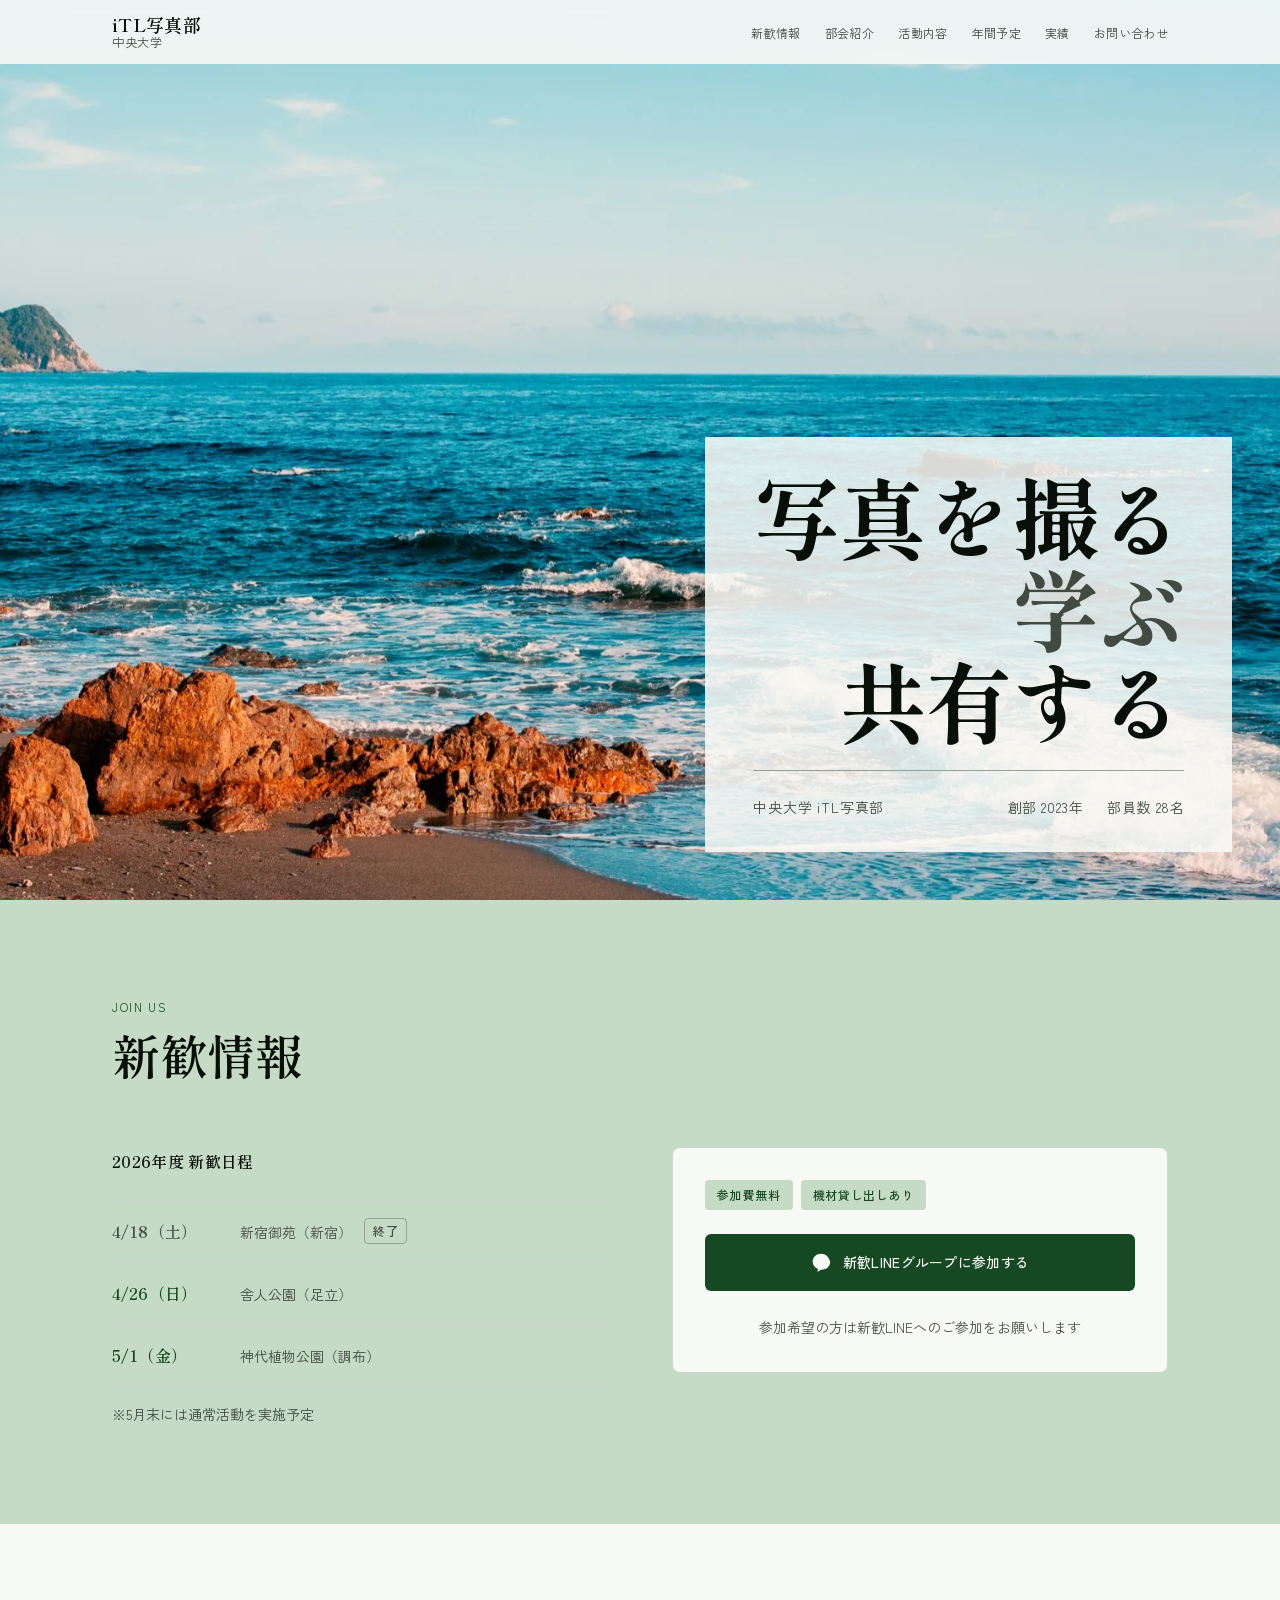
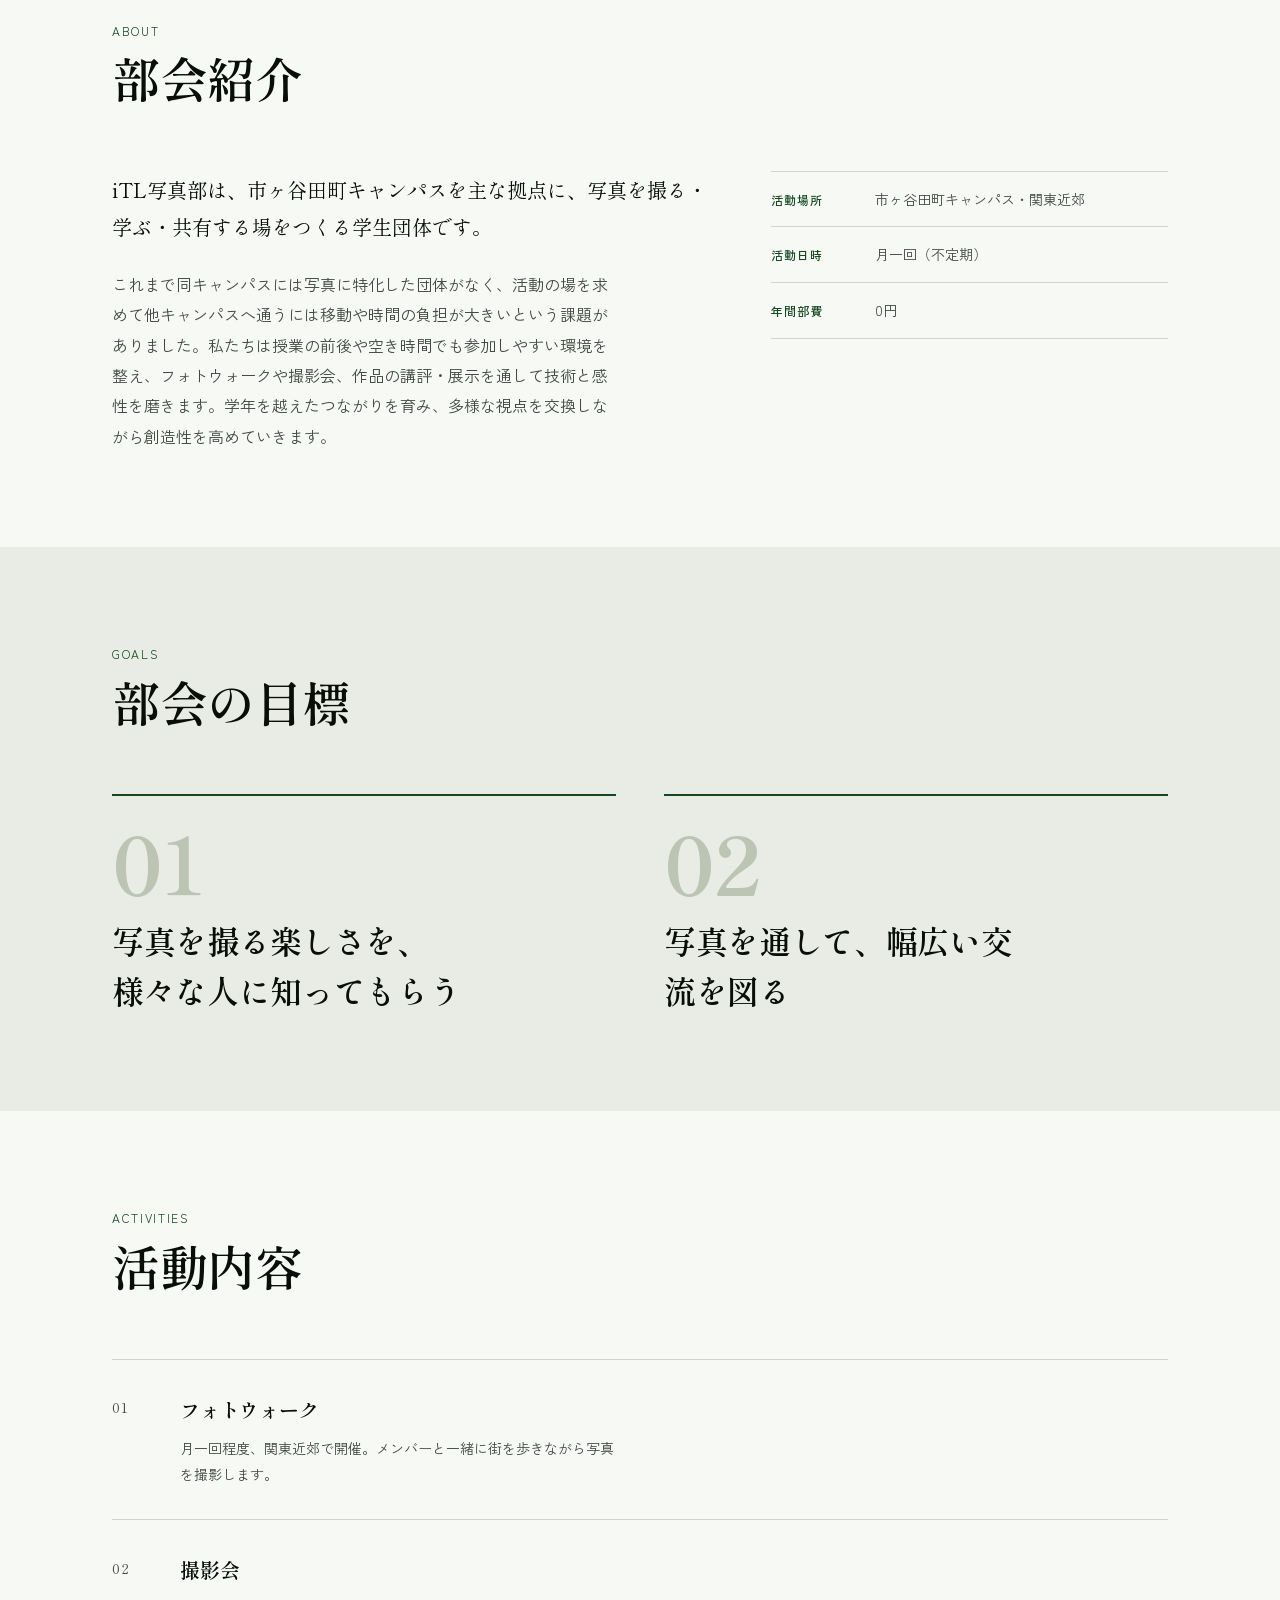
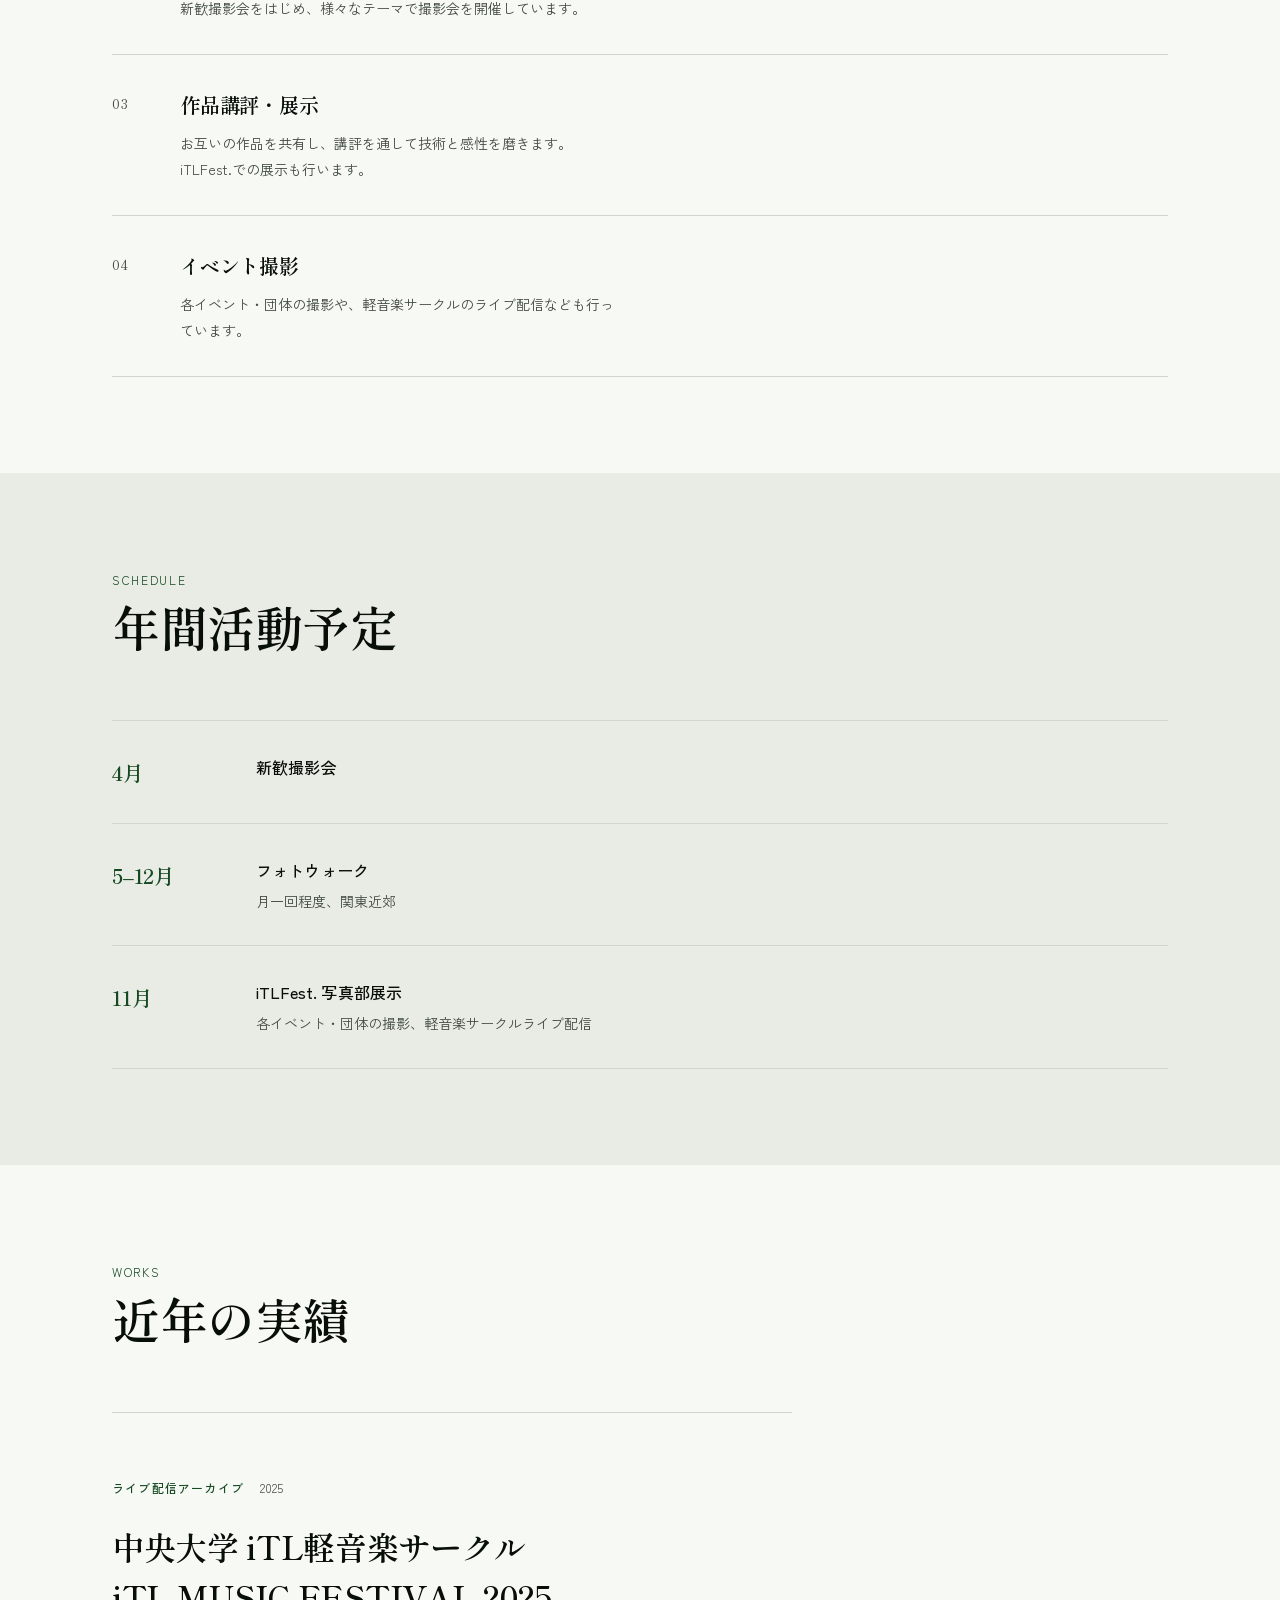
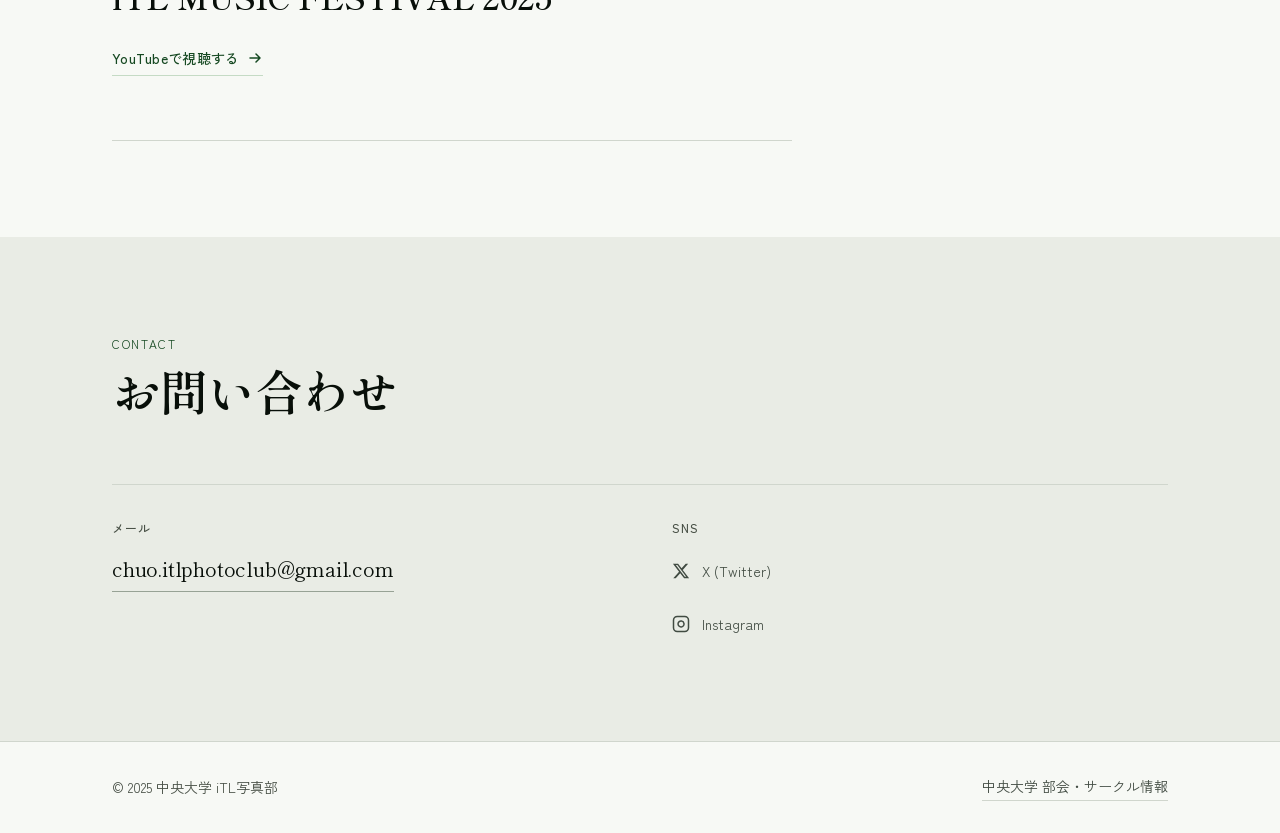
==== index.html @ 72c45666 "Mark 4/18 新宿御苑 as past event with muted text + 終了 badge" ====
<!DOCTYPE html>
<html lang="ja">
<head>
    <meta charset="UTF-8">
    <meta name="viewport" content="width=device-width, initial-scale=1.0">
    <title>iTL写真部 | 中央大学</title>
    <meta name="description" content="中央大学 iTL写真部 — 市ヶ谷田町キャンパスを拠点に、写真を撮る・学ぶ・共有する学生団体です。フォトウォーク・撮影会・作品展示など多彩な活動を行っています。">
    <link rel="stylesheet" href="styles.css">
    <link rel="preload"
          as="image"
          type="image/webp"
          imagesrcset="images/hero-480.webp 480w, images/hero-960.webp 960w, images/hero-1600.webp 1600w, images/hero-2400.webp 2400w"
          imagesizes="100vw"
          fetchpriority="high">
    <link rel="preconnect" href="https://fonts.googleapis.com">
    <link rel="preconnect" href="https://fonts.gstatic.com" crossorigin>
    <link href="https://fonts.googleapis.com/css2?family=Shippori+Mincho+B1:wght@400;600;700&family=Zen+Kaku+Gothic+New:wght@300;400;500&display=swap" rel="stylesheet">

    <!-- Open Graph / SNS -->
    <meta property="og:type" content="website">
    <meta property="og:title" content="iTL写真部 | 中央大学">
    <meta property="og:description" content="中央大学 iTL写真部 — 市ヶ谷田町キャンパスを拠点に、写真を撮る・学ぶ・共有する学生団体です。">
    <meta property="og:image" content="images/hero-1600.jpg">
    <meta property="og:locale" content="ja_JP">
    <meta name="twitter:card" content="summary_large_image">
    <meta name="twitter:title" content="iTL写真部 | 中央大学">
    <meta name="twitter:description" content="中央大学 iTL写真部 — 写真を撮る・学ぶ・共有する学生団体です。">
    <meta name="twitter:image" content="images/hero-1600.jpg">

    <meta name="color-scheme" content="light">

    <script>document.documentElement.classList.add('js');</script>
</head>
<body>

    <a class="skip-link" href="#main-content">本文へスキップ</a>

    <header class="site-header" id="site-header">
        <div class="header-inner">
            <a href="/" class="site-logo" aria-label="iTL写真部 トップへ">
                <span class="logo-primary">iTL写真部</span>
                <span class="logo-sub">中央大学</span>
            </a>
            <nav class="site-nav" id="site-nav" aria-label="サイトナビゲーション">
                <ul class="nav-list" role="list">
                    <li><a href="#welcome">新歓情報</a></li>
                    <li><a href="#about">部会紹介</a></li>
                    <li><a href="#activities">活動内容</a></li>
                    <li><a href="#schedule">年間予定</a></li>
                    <li><a href="#achievements">実績</a></li>
                    <li><a href="#contact">お問い合わせ</a></li>
                </ul>
            </nav>
            <button class="menu-toggle" id="menu-toggle"
                    aria-controls="site-nav"
                    aria-expanded="false"
                    aria-label="メニューを開く">
                <span class="burger-line"></span>
                <span class="burger-line"></span>
                <span class="burger-line"></span>
            </button>
        </div>
    </header>

    <main id="main-content">

        <!-- Hero -->
        <section class="hero" aria-labelledby="hero-heading">
            <figure class="hero-figure">
                <picture>
                    <source type="image/webp"
                            srcset="images/hero-480.webp 480w, images/hero-960.webp 960w, images/hero-1600.webp 1600w, images/hero-2400.webp 2400w"
                            sizes="100vw">
                    <img src="images/hero-1600.jpg"
                         srcset="images/hero-480.jpg 480w, images/hero-960.jpg 960w, images/hero-1600.jpg 1600w, images/hero-2400.jpg 2400w"
                         sizes="100vw"
                         alt="夕暮れの海辺。青い海に波が立ち、柔らかな光が岩場を照らしている。"
                         width="4253"
                         height="2835"
                         fetchpriority="high"
                         decoding="async">
                </picture>
            </figure>
            <div class="hero-inner">
                <div class="hero-plate">
                    <h1 class="hero-title" id="hero-heading">
                        <span class="hero-title-line" data-stagger="0">写真を撮る</span>
                        <span class="hero-title-line" data-stagger="1">学ぶ</span>
                        <span class="hero-title-line" data-stagger="2">共有する</span>
                    </h1>
                    <div class="hero-meta">
                        <span class="hero-meta-club">中央大学 iTL写真部</span>
                        <div class="hero-meta-stats">
                            <span>創部 2023年</span>
                            <span>部員数 28名</span>
                        </div>
                    </div>
                </div>
            </div>
        </section>

        <!-- 新歓情報 -->
        <section id="welcome" class="section section--welcome" aria-labelledby="welcome-heading">
            <div class="container">
                <div class="section-header">
                    <span class="section-label" lang="en">Join Us</span>
                    <h2 class="section-title" id="welcome-heading">新歓情報</h2>
                </div>
                <div class="welcome-grid">
                    <div class="welcome-schedule reveal-item">
                        <h3 class="welcome-subtitle">2026年度 新歓日程</h3>
                        <ul class="welcome-dates" role="list">
                            <li class="welcome-date-item is-past">
                                <span class="welcome-date">4/18（土）</span>
                                <span class="welcome-venue">
                                    新宿御苑（新宿）<span class="welcome-status">終了</span>
                                </span>
                            </li>
                            <li class="welcome-date-item">
                                <span class="welcome-date">4/26（日）</span>
                                <span class="welcome-venue">舎人公園（足立）</span>
                            </li>
                            <li class="welcome-date-item">
                                <span class="welcome-date">5/1（金）</span>
                                <span class="welcome-venue">神代植物公園（調布）</span>
                            </li>
                        </ul>
                        <p class="welcome-note">※5月末には通常活動を実施予定</p>
                    </div>
                    <div class="welcome-cta reveal-item">
                        <div class="welcome-perks">
                            <span class="welcome-perk">参加費無料</span>
                            <span class="welcome-perk">機材貸し出しあり</span>
                        </div>
                        <a href="https://line.me/ti/g/z6xrmbPjcY"
                           target="_blank"
                           rel="noopener noreferrer"
                           class="line-btn"
                           aria-label="新歓LINEグループに参加する（外部リンク）">
                            <svg width="20" height="20" viewBox="0 0 24 24" fill="currentColor" aria-hidden="true">
                                <path d="M12 2C6.477 2 2 6.145 2 11.259c0 4.006 2.558 7.435 6.278 9.093-.087.78-.333 2.496-.38 2.884-.06.493.184.487.387.355.159-.104 2.528-1.73 3.553-2.432.368.051.744.078 1.162.078 5.522 0 10-4.145 10-9.259C22 6.145 17.523 2 12 2z"/>
                            </svg>
                            新歓LINEグループに参加する
                        </a>
                        <p class="welcome-cta-note">参加希望の方は新歓LINEへのご参加をお願いします</p>
                    </div>
                </div>
            </div>
        </section>

        <!-- 部会紹介 -->
        <section id="about" class="section" aria-labelledby="about-heading">
            <div class="container">
                <div class="section-header">
                    <span class="section-label" lang="en">About</span>
                    <h2 class="section-title" id="about-heading">部会紹介</h2>
                </div>
                <div class="about-grid">
                    <div class="about-text reveal-item">
                        <p class="lead">
                            iTL写真部は、市ヶ谷田町キャンパスを主な拠点に、写真を撮る・学ぶ・共有する場をつくる学生団体です。
                        </p>
                        <p>
                            これまで同キャンパスには写真に特化した団体がなく、活動の場を求めて他キャンパスへ通うには移動や時間の負担が大きいという課題がありました。私たちは授業の前後や空き時間でも参加しやすい環境を整え、フォトウォークや撮影会、作品の講評・展示を通して技術と感性を磨きます。学年を越えたつながりを育み、多様な視点を交換しながら創造性を高めていきます。
                        </p>
                    </div>
                    <div class="about-facts reveal-item">
                        <dl class="fact-list">
                            <div class="fact-item">
                                <dt>活動場所</dt>
                                <dd>市ヶ谷田町キャンパス・関東近郊</dd>
                            </div>
                            <div class="fact-item">
                                <dt>活動日時</dt>
                                <dd>月一回（不定期）</dd>
                            </div>
                            <div class="fact-item">
                                <dt>年間部費</dt>
                                <dd>0円</dd>
                            </div>
                        </dl>
                    </div>
                </div>
            </div>
        </section>

        <!-- 部会の目標 -->
        <section class="section section--alt" aria-labelledby="goals-heading">
            <div class="container">
                <div class="section-header">
                    <span class="section-label" lang="en">Goals</span>
                    <h2 class="section-title" id="goals-heading">部会の目標</h2>
                </div>
                <ol class="goals-list" role="list">
                    <li class="goal-item reveal-item">
                        <span class="goal-number" aria-hidden="true">01</span>
                        <p class="goal-text">写真を撮る楽しさを、様々な人に知ってもらう</p>
                    </li>
                    <li class="goal-item reveal-item">
                        <span class="goal-number" aria-hidden="true">02</span>
                        <p class="goal-text">写真を通して、幅広い交流を図る</p>
                    </li>
                </ol>
            </div>
        </section>

        <!-- 活動内容 -->
        <section id="activities" class="section" aria-labelledby="activities-heading">
            <div class="container">
                <div class="section-header">
                    <span class="section-label" lang="en">Activities</span>
                    <h2 class="section-title" id="activities-heading">活動内容</h2>
                </div>
                <ul class="activities-list" role="list">
                    <li class="activity-item reveal-item">
                        <span class="activity-num" aria-hidden="true">01</span>
                        <div class="activity-body">
                            <h3 class="activity-title">フォトウォーク</h3>
                            <p class="activity-desc">月一回程度、関東近郊で開催。メンバーと一緒に街を歩きながら写真を撮影します。</p>
                        </div>
                    </li>
                    <li class="activity-item reveal-item">
                        <span class="activity-num" aria-hidden="true">02</span>
                        <div class="activity-body">
                            <h3 class="activity-title">撮影会</h3>
                            <p class="activity-desc">新歓撮影会をはじめ、様々なテーマで撮影会を開催しています。</p>
                        </div>
                    </li>
                    <li class="activity-item reveal-item">
                        <span class="activity-num" aria-hidden="true">03</span>
                        <div class="activity-body">
                            <h3 class="activity-title">作品講評・展示</h3>
                            <p class="activity-desc">お互いの作品を共有し、講評を通して技術と感性を磨きます。iTLFest.での展示も行います。</p>
                        </div>
                    </li>
                    <li class="activity-item reveal-item">
                        <span class="activity-num" aria-hidden="true">04</span>
                        <div class="activity-body">
                            <h3 class="activity-title">イベント撮影</h3>
                            <p class="activity-desc">各イベント・団体の撮影や、軽音楽サークルのライブ配信なども行っています。</p>
                        </div>
                    </li>
                </ul>
            </div>
        </section>

        <!-- 年間活動予定 -->
        <section id="schedule" class="section section--alt" aria-labelledby="schedule-heading">
            <div class="container">
                <div class="section-header">
                    <span class="section-label" lang="en">Schedule</span>
                    <h2 class="section-title" id="schedule-heading">年間活動予定</h2>
                </div>
                <ol class="schedule-list" role="list">
                    <li class="schedule-item reveal-item">
                        <div class="schedule-month">4月</div>
                        <div class="schedule-body">
                            <h3 class="schedule-title">新歓撮影会</h3>
                        </div>
                    </li>
                    <li class="schedule-item reveal-item">
                        <div class="schedule-month">5–12月</div>
                        <div class="schedule-body">
                            <h3 class="schedule-title">フォトウォーク</h3>
                            <p class="schedule-desc">月一回程度、関東近郊</p>
                        </div>
                    </li>
                    <li class="schedule-item reveal-item">
                        <div class="schedule-month">11月</div>
                        <div class="schedule-body">
                            <h3 class="schedule-title">iTLFest. 写真部展示</h3>
                            <p class="schedule-desc">各イベント・団体の撮影、軽音楽サークルライブ配信</p>
                        </div>
                    </li>
                </ol>
            </div>
        </section>

        <!-- 近年の実績 -->
        <section id="achievements" class="section" aria-labelledby="achievements-heading">
            <div class="container">
                <div class="section-header">
                    <span class="section-label" lang="en">Works</span>
                    <h2 class="section-title" id="achievements-heading">近年の実績</h2>
                </div>
                <div class="achievement reveal-item">
                    <div class="achievement-meta">
                        <span class="achievement-type">ライブ配信アーカイブ</span>
                        <span class="achievement-year">2025</span>
                    </div>
                    <h3 class="achievement-title">
                        中央大学 iTL軽音楽サークル<br>
                        <span lang="en">iTL MUSIC FESTIVAL 2025</span>
                    </h3>
                    <a href="https://www.youtube.com/watch?v=erKONutoNCs&list=RDerKONutoNCs"
                       target="_blank"
                       rel="noopener noreferrer"
                       class="achievement-link">
                        YouTubeで視聴する
                        <svg width="16" height="16" viewBox="0 0 16 16" fill="none" aria-hidden="true">
                            <path d="M3 8h10M9 4l4 4-4 4" stroke="currentColor" stroke-width="1.5" stroke-linecap="round" stroke-linejoin="round"/>
                        </svg>
                    </a>
                </div>
            </div>
        </section>

        <!-- お問い合わせ -->
        <section id="contact" class="section section--alt" aria-labelledby="contact-heading">
            <div class="container">
                <div class="section-header">
                    <span class="section-label" lang="en">Contact</span>
                    <h2 class="section-title" id="contact-heading">お問い合わせ</h2>
                </div>
                <div class="contact-grid reveal-item">
                    <div class="contact-block">
                        <h3 class="contact-label">メール</h3>
                        <a href="mailto:chuo.itlphotoclub@gmail.com" class="contact-email">
                            chuo.itlphotoclub@gmail.com
                        </a>
                    </div>
                    <div class="contact-block">
                        <h3 class="contact-label">SNS</h3>
                        <ul class="social-list" role="list">
                            <li>
                                <a href="https://x.com/iTL_photoclub"
                                   target="_blank"
                                   rel="noopener noreferrer"
                                   class="social-item">
                                    <svg width="18" height="18" viewBox="0 0 24 24" fill="currentColor" aria-hidden="true">
                                        <path d="M18.244 2.25h3.308l-7.227 8.26 8.502 11.24H16.17l-5.214-6.817L4.99 21.75H1.68l7.73-8.835L1.254 2.25H8.08l4.713 6.231zm-1.161 17.52h1.833L7.084 4.126H5.117z"/>
                                    </svg>
                                    <span lang="en">X (Twitter)</span>
                                </a>
                            </li>
                            <li>
                                <a href="https://www.instagram.com/itl_photoclub"
                                   target="_blank"
                                   rel="noopener noreferrer"
                                   class="social-item">
                                    <svg width="18" height="18" viewBox="0 0 24 24" fill="none" stroke="currentColor" stroke-width="2" aria-hidden="true">
                                        <rect x="2" y="2" width="20" height="20" rx="5" ry="5"></rect>
                                        <path d="M16 11.37A4 4 0 1 1 12.63 8 4 4 0 0 1 16 11.37z"></path>
                                        <line x1="17.5" y1="6.5" x2="17.51" y2="6.5"></line>
                                    </svg>
                                    <span lang="en">Instagram</span>
                                </a>
                            </li>
                        </ul>
                    </div>
                </div>
            </div>
        </section>

    </main>

    <footer class="site-footer">
        <div class="container">
            <div class="footer-inner">
                <p class="footer-copy">&copy; 2025 中央大学 iTL写真部</p>
                <a href="https://www.chuo-u.ac.jp/activities/"
                   target="_blank"
                   rel="noopener noreferrer"
                   class="footer-link">
                    中央大学 部会・サークル情報
                </a>
            </div>
        </div>
    </footer>

    <script src="script.js" defer></script>
</body>
</html>
---- styles.css ----
/* ============================================================
   iTL写真部 — styles.css
   Design: Editorial, warm sage-neutral, photography-focused
   Fonts: Shippori Mincho B1 (display) + Zen Kaku Gothic New (body)
   ============================================================ */

/* --- Skip link --- */
.skip-link {
    position: absolute;
    inset-block-start: var(--sp-4);
    inset-inline-start: var(--sp-4);
    padding: var(--sp-2) var(--sp-4);
    background-color: var(--color-brand);
    color: var(--color-surface);
    font-size: var(--text-sm);
    font-weight: 500;
    text-decoration: none;
    border-radius: var(--radius-sm);
    z-index: 200;
    transform: translateY(-200%);
    transition: transform var(--dur-fast) ease;
}

.skip-link:focus-visible {
    transform: translateY(0);
    outline: 2px solid var(--color-surface);
    outline-offset: 2px;
}

/* --- Reset --- */
*, *::before, *::after {
    box-sizing: border-box;
    margin: 0;
    padding: 0;
}

/* --- Design Tokens --- */
:root {
    /* Colors — OKLCH, warm green-tinted neutrals */
    --color-surface:        oklch(0.98 0.006 130);
    --color-surface-alt:    oklch(0.94 0.010 125);
    --color-text:           oklch(0.16 0.018 145);
    --color-text-secondary: oklch(0.40 0.020 148);
    --color-text-muted:     oklch(0.42 0.018 140);
    --color-brand:          oklch(0.36 0.085 148);
    --color-brand-hover:    oklch(0.28 0.068 148);
    --color-brand-tint:     oklch(0.87 0.038 145);
    --color-border:         oklch(0.87 0.014 135);
    --color-border-strong:  oklch(0.70 0.022 140);

    /* Spacing — 4pt base */
    --sp-1:  0.25rem;
    --sp-2:  0.5rem;
    --sp-3:  0.75rem;
    --sp-4:  1rem;
    --sp-6:  1.5rem;
    --sp-8:  2rem;
    --sp-12: 3rem;
    --sp-16: 4rem;
    --sp-20: 5rem;
    --sp-24: 6rem;

    /* Radii */
    --radius-sm: 4px;
    --radius-md: 6px;
    --radius-lg: 8px;

    /* Typography */
    --font-display: 'Shippori Mincho B1', 'Hiragino Mincho ProN', 'Yu Mincho', serif;
    --font-body:    'Zen Kaku Gothic New', 'Hiragino Kaku Gothic ProN', 'Meiryo', sans-serif;

    /* Type scale — 5 steps, ~1.33× ratio */
    --text-xs:   0.75rem;
    --text-sm:   0.875rem;
    --text-base: 1rem;
    --text-lg:   1.25rem;
    --text-xl:   clamp(1.5rem, 3vw, 2rem);
    --text-2xl:  clamp(2rem, 4.5vw, 3rem);
    --text-hero: clamp(2.75rem, 8vw, 5.5rem);

    /* Motion */
    --ease-out-expo:  cubic-bezier(0.16, 1, 0.3, 1);
    --ease-out-quart: cubic-bezier(0.25, 1, 0.5, 1);
    --dur-fast:   150ms;
    --dur-base:   300ms;
    --dur-slow:   600ms;

    /* Layout */
    --container-max: 1120px;
    --header-h:      64px;
}

/* --- Base --- */
html {
    scroll-behavior: smooth;
    -webkit-text-size-adjust: 100%;
    color-scheme: light;
}

body {
    font-family: var(--font-body);
    font-size: var(--text-base);
    line-height: 1.8;
    color: var(--color-text);
    background-color: var(--color-surface);
}

img {
    max-width: 100%;
    height: auto;
    display: block;
}

/* --- Focus --- */
:focus-visible {
    outline: 2px solid var(--color-brand);
    outline-offset: 3px;
    border-radius: 2px;
}

/* --- Container --- */
.container {
    max-width: var(--container-max);
    margin-inline: auto;
    padding-inline: var(--sp-6);
}

@media (min-width: 768px) {
    .container { padding-inline: var(--sp-8); }
}

/* ============================================================
   Header
   ============================================================ */

.site-header {
    position: fixed;
    inset-block-start: 0;
    inset-inline: 0;
    height: var(--header-h);
    background-color: color-mix(in oklch, var(--color-surface) 90%, transparent);
    backdrop-filter: blur(16px);
    -webkit-backdrop-filter: blur(16px);
    border-bottom: 1px solid transparent;
    z-index: 100;
    transition: border-color var(--dur-base) var(--ease-out-quart);
}

.site-header.is-scrolled {
    border-bottom-color: var(--color-border);
}

.header-inner {
    max-width: var(--container-max);
    height: 100%;
    margin-inline: auto;
    padding-inline: var(--sp-6);
    display: flex;
    align-items: center;
    justify-content: space-between;
    gap: var(--sp-4);
}

@media (min-width: 768px) {
    .header-inner { padding-inline: var(--sp-8); }
}

/* Logo */
.site-logo {
    display: flex;
    flex-direction: column;
    text-decoration: none;
    line-height: 1.2;
    flex-shrink: 0;
}

.logo-primary {
    font-family: var(--font-display);
    font-size: 1.125rem;
    font-weight: 600;
    color: var(--color-text);
    letter-spacing: 0.02em;
}

.logo-sub {
    font-size: var(--text-xs);
    color: var(--color-text-secondary);
    letter-spacing: 0.06em;
}

/* Desktop nav */
.site-nav .nav-list {
    display: none;
    list-style: none;
    gap: var(--sp-6);
}

@media (min-width: 768px) {
    .site-nav .nav-list {
        display: flex;
        align-items: center;
    }
}

.nav-list a {
    font-size: var(--text-xs);
    font-weight: 400;
    color: var(--color-text-secondary);
    text-decoration: none;
    letter-spacing: 0.03em;
    padding-block: var(--sp-2);
    transition: color var(--dur-fast) ease;
}

.nav-list a:hover { color: var(--color-brand); }

/* Hamburger button */
.menu-toggle {
    display: flex;
    flex-direction: column;
    justify-content: center;
    align-items: center;
    gap: var(--sp-1);
    width: 44px;
    height: 44px;
    background: none;
    border: none;
    cursor: pointer;
    padding: var(--sp-2);
    border-radius: var(--radius-sm);
    transition: background-color var(--dur-fast) ease;
}

.menu-toggle:hover { background-color: var(--color-surface-alt); }

@media (min-width: 768px) {
    .menu-toggle { display: none; }
}

.burger-line {
    display: block;
    width: 20px;
    height: 1.5px;
    background-color: var(--color-text);
    border-radius: 2px;
    transition: transform var(--dur-base) var(--ease-out-expo),
                opacity var(--dur-base) ease;
    transform-origin: center;
}

.menu-toggle[aria-expanded="true"] .burger-line:nth-child(1) {
    transform: translateY(6.5px) rotate(45deg);
}
.menu-toggle[aria-expanded="true"] .burger-line:nth-child(2) {
    opacity: 0;
    transform: scaleX(0);
}
.menu-toggle[aria-expanded="true"] .burger-line:nth-child(3) {
    transform: translateY(-6.5px) rotate(-45deg);
}

/* Mobile nav — grid-template-rows animation (no height: auto) */
@media (max-width: 767px) {
    .site-nav {
        position: fixed;
        inset-block-start: var(--header-h);
        inset-inline: 0;
        background-color: var(--color-surface);
        border-bottom: 1px solid transparent;
        display: grid;
        grid-template-rows: 0fr;
        transition: grid-template-rows var(--dur-slow) var(--ease-out-expo),
                    border-color var(--dur-base) ease;
        z-index: 99;
    }

    .site-nav.is-open {
        grid-template-rows: 1fr;
        border-bottom-color: var(--color-border);
    }

    .site-nav .nav-list {
        display: flex;
        flex-direction: column;
        gap: 0;
        overflow: hidden;
        min-height: 0;
        padding-inline: var(--sp-6);
    }

    .site-nav.is-open .nav-list {
        padding-block: var(--sp-4);
    }

    .nav-list a {
        display: block;
        padding-block: var(--sp-3);
        font-size: var(--text-base);
        border-bottom: 1px solid var(--color-border);
    }

    .nav-list li:last-child a { border-bottom: none; }
}

/* ============================================================
   Hero — photograph with typographic overlay
   ============================================================ */

.hero {
    position: relative;
    min-height: 100svh;
    overflow: hidden;
    background-color: var(--color-surface-alt);
    isolation: isolate;
}

/* Photograph — fills the entire hero */
.hero-figure {
    position: absolute;
    inset: 0;
    margin: 0;
    z-index: 0;
    background-color: var(--color-border);
}

.hero-figure img {
    width: 100%;
    height: 100%;
    object-fit: cover;
    object-position: center 58%;
    display: block;
}

.js .hero-figure img {
    opacity: 0;
    transition: opacity var(--dur-slow) ease;
}

.js .hero-figure img.is-loaded {
    opacity: 1;
}

/* Positioning layer */
.hero-inner {
    position: relative;
    z-index: 1;
    min-height: 100svh;
    display: grid;
    justify-items: end;
    align-content: end;
    padding: var(--sp-6);
    padding-block-start: calc(var(--header-h) + var(--sp-6));
}

@media (min-width: 768px) {
    .hero-inner {
        padding: var(--sp-12);
        padding-block-start: calc(var(--header-h) + var(--sp-12));
    }
}

/* 座布団 — typographic plate */
.hero-plate {
    background-color: color-mix(in oklch, var(--color-surface) 88%, transparent);
    padding: var(--sp-5) var(--sp-6);
    max-width: min(100%, 540px);
    display: flex;
    flex-direction: column;
    gap: var(--sp-5);
}

@media (min-width: 480px) {
    .hero-plate {
        padding: var(--sp-6) var(--sp-8);
        gap: var(--sp-6);
    }
}

@media (min-width: 768px) {
    .hero-plate {
        padding: var(--sp-8) var(--sp-12);
        max-width: min(100%, 580px);
    }
}

.hero-title {
    font-family: var(--font-display);
    font-size: var(--text-hero);
    font-weight: 700;
    line-height: 1.05;
    letter-spacing: -0.02em;
    color: var(--color-text);
    display: flex;
    flex-direction: column;
    align-items: flex-end;
    text-align: right;
    overflow: hidden;
}

.hero-title-line {
    display: block;
}

.js .hero-title-line {
    transform: translateY(110%);
    opacity: 0;
    will-change: transform, opacity;
    transition: transform var(--dur-slow) var(--ease-out-expo),
                opacity 400ms ease;
}

.js .hero-title-line.is-revealed {
    transform: translateY(0);
    opacity: 1;
}

.hero-title-line[data-stagger="1"] {
    transition-delay: 120ms;
    color: var(--color-text-secondary);
}

.hero-title-line[data-stagger="2"] {
    transition-delay: 240ms;
}

/* Meta strip */
.hero-meta {
    display: flex;
    flex-wrap: wrap;
    align-items: baseline;
    justify-content: space-between;
    gap: var(--sp-4);
    padding-block-start: var(--sp-6);
    border-top: 1px solid var(--color-border-strong);
}

.js .hero-meta {
    opacity: 0;
    transform: translateY(12px);
    will-change: transform, opacity;
    transition: opacity var(--dur-slow) ease 400ms,
                transform var(--dur-slow) var(--ease-out-quart) 400ms;
}

.js .hero-meta.is-revealed {
    opacity: 1;
    transform: translateY(0);
}

.hero-meta-club {
    font-size: var(--text-sm);
    letter-spacing: 0.06em;
    color: var(--color-text-secondary);
}

.hero-meta-stats {
    display: flex;
    gap: var(--sp-6);
    font-size: var(--text-sm);
    color: var(--color-text-secondary);
    letter-spacing: 0.04em;
}

/* ============================================================
   Sections — shared
   ============================================================ */

.section {
    padding-block: var(--sp-20);
}

@media (min-width: 768px) {
    .section { padding-block: var(--sp-24); }
}

.section--alt {
    background-color: var(--color-surface-alt);
}

/* Section header */
.section-header {
    margin-block-end: var(--sp-12);
}

@media (min-width: 768px) {
    .section-header { margin-block-end: var(--sp-16); }
}

.section-label {
    display: block;
    font-size: var(--text-xs);
    font-weight: 400;
    letter-spacing: 0.14em;
    text-transform: uppercase;
    color: var(--color-brand);
    margin-block-end: var(--sp-2);
}

.section-title {
    font-family: var(--font-display);
    font-size: var(--text-2xl);
    font-weight: 600;
    line-height: 1.2;
    letter-spacing: -0.01em;
    color: var(--color-text);
}

/* Scroll reveal */
.js .reveal-item {
    opacity: 0;
    transform: translateY(20px);
    transition: opacity var(--dur-slow) ease,
                transform var(--dur-slow) var(--ease-out-expo);
}

.js .reveal-item.is-visible {
    opacity: 1;
    transform: translateY(0);
}

/* ============================================================
   Welcome / 新歓
   ============================================================ */

.section--welcome {
    background-color: var(--color-brand-tint);
}

.welcome-grid {
    display: grid;
    gap: var(--sp-12);
}

@media (min-width: 768px) {
    .welcome-grid {
        grid-template-columns: 1fr 1fr;
        gap: var(--sp-16);
        align-items: start;
    }
}

.welcome-subtitle {
    font-family: var(--font-display);
    font-size: var(--text-base);
    font-weight: 600;
    color: var(--color-text);
    letter-spacing: 0.02em;
    margin-block-end: var(--sp-6);
}

.welcome-dates {
    list-style: none;
    display: flex;
    flex-direction: column;
}

.welcome-date-item {
    display: grid;
    grid-template-columns: 7em 1fr;
    gap: var(--sp-4);
    align-items: baseline;
    padding-block: var(--sp-4);
    border-top: 1px solid var(--color-border);
}

.welcome-dates li:last-of-type {
    border-bottom: 1px solid var(--color-border);
}

.welcome-date {
    font-family: var(--font-display);
    font-size: var(--text-base);
    font-weight: 600;
    color: var(--color-brand);
    letter-spacing: 0.01em;
    white-space: nowrap;
}

.welcome-venue {
    font-size: var(--text-sm);
    color: var(--color-text-secondary);
}

.welcome-date-item.is-past .welcome-date,
.welcome-date-item.is-past .welcome-venue {
    color: var(--color-text-muted);
}

.welcome-status {
    display: inline-block;
    margin-inline-start: var(--sp-3);
    padding: 0.1em var(--sp-2);
    font-size: var(--text-xs);
    font-weight: 500;
    letter-spacing: 0.06em;
    color: var(--color-text-secondary);
    border: 1px solid var(--color-border-strong);
    border-radius: var(--radius-sm);
    vertical-align: 0.15em;
    white-space: nowrap;
}

.welcome-note {
    font-size: var(--text-sm);
    color: var(--color-text-secondary);
    margin-block-start: var(--sp-4);
}

/* CTA side */
.welcome-cta {
    display: flex;
    flex-direction: column;
    gap: var(--sp-6);
    padding: var(--sp-8);
    background-color: var(--color-surface);
    border-radius: var(--radius-lg);
    border: 1px solid var(--color-border);
}

.welcome-perks {
    display: flex;
    flex-wrap: wrap;
    gap: var(--sp-2);
}

.welcome-perk {
    font-size: var(--text-xs);
    font-weight: 500;
    letter-spacing: 0.06em;
    color: var(--color-brand);
    background-color: var(--color-brand-tint);
    padding: var(--sp-1) var(--sp-3);
    border-radius: var(--radius-sm);
}

.line-btn {
    display: inline-flex;
    align-items: center;
    justify-content: center;
    gap: var(--sp-3);
    padding: var(--sp-4) var(--sp-6);
    background-color: var(--color-brand);
    color: var(--color-surface);
    font-size: var(--text-sm);
    font-weight: 500;
    text-decoration: none;
    border-radius: var(--radius-md);
    letter-spacing: 0.02em;
    transition: background-color var(--dur-fast) ease,
                transform var(--dur-fast) var(--ease-out-quart);
}

.line-btn:hover {
    background-color: var(--color-brand-hover);
    transform: translateY(-1px);
}

.line-btn:active {
    transform: translateY(0);
}

.welcome-cta-note {
    font-size: var(--text-sm);
    color: var(--color-text-muted);
    text-align: center;
}

/* ============================================================
   About
   ============================================================ */

.about-grid {
    display: grid;
    gap: var(--sp-12);
}

@media (min-width: 768px) {
    .about-grid {
        grid-template-columns: 3fr 2fr;
        gap: var(--sp-16);
        align-items: start;
    }
}

.about-text .lead {
    font-family: var(--font-display);
    font-size: var(--text-lg);
    font-weight: 400;
    line-height: 1.85;
    color: var(--color-text);
    margin-block-end: var(--sp-6);
    max-width: 62ch;
}

.about-text p:not(.lead) {
    font-size: var(--text-base);
    color: var(--color-text-secondary);
    line-height: 1.9;
    max-width: 62ch;
}

/* Fact list */
.fact-list {
    display: flex;
    flex-direction: column;
}

.fact-item {
    display: grid;
    grid-template-columns: 5.5em 1fr;
    gap: var(--sp-4);
    align-items: baseline;
    padding-block: var(--sp-4);
    border-bottom: 1px solid var(--color-border);
}

.fact-item:first-child { border-top: 1px solid var(--color-border); }

.fact-item dt {
    font-size: var(--text-xs);
    font-weight: 500;
    letter-spacing: 0.08em;
    text-transform: uppercase;
    color: var(--color-brand);
}

.fact-item dd {
    font-size: var(--text-sm);
    color: var(--color-text-secondary);
    line-height: 1.6;
}

/* ============================================================
   Goals
   ============================================================ */

.goals-list {
    list-style: none;
    display: flex;
    flex-direction: column;
    gap: var(--sp-8);
}

@media (min-width: 600px) {
    .goals-list {
        flex-direction: row;
        gap: var(--sp-12);
    }
}

.goal-item {
    flex: 1;
    display: flex;
    flex-direction: column;
    gap: var(--sp-4);
    padding-block-start: var(--sp-6);
    border-top: 2px solid var(--color-brand);
}

.goal-number {
    font-family: var(--font-display);
    font-size: clamp(3rem, 8vw, 5rem);
    font-weight: 700;
    line-height: 1;
    color: color-mix(in oklch, var(--color-brand) 22%, var(--color-surface-alt));
    letter-spacing: -0.02em;
    user-select: none;
}

.goal-text {
    font-family: var(--font-display);
    font-size: var(--text-xl);
    font-weight: 600;
    line-height: 1.55;
    color: var(--color-text);
    letter-spacing: -0.01em;
    max-width: 20ch;
}

/* ============================================================
   Activities — editorial list
   ============================================================ */

.activities-list {
    list-style: none;
}

.activity-item {
    display: grid;
    grid-template-columns: 2.5ch 1fr;
    gap: var(--sp-6);
    align-items: start;
    padding-block: var(--sp-6);
    border-top: 1px solid var(--color-border);
}

.activity-item:last-child { border-bottom: 1px solid var(--color-border); }

@media (min-width: 768px) {
    .activity-item {
        grid-template-columns: 2.5ch 1fr;
        gap: var(--sp-12);
        padding-block: var(--sp-8);
    }
}

.activity-num {
    font-family: var(--font-display);
    font-size: var(--text-sm);
    font-weight: 400;
    color: var(--color-text-muted);
    letter-spacing: 0.04em;
    padding-block-start: 0.25em;
}

.activity-title {
    font-family: var(--font-display);
    font-size: var(--text-lg);
    font-weight: 600;
    color: var(--color-text);
    margin-block-end: var(--sp-2);
    letter-spacing: -0.01em;
}

.activity-desc {
    font-size: var(--text-sm);
    color: var(--color-text-secondary);
    line-height: 1.85;
    max-width: 55ch;
}

/* ============================================================
   Schedule — typographic timeline
   ============================================================ */

.schedule-list {
    list-style: none;
}

.schedule-item {
    display: grid;
    grid-template-columns: 5.5rem 1fr;
    gap: var(--sp-6);
    align-items: start;
    padding-block: var(--sp-6);
    border-top: 1px solid var(--color-border);
}

.schedule-item:last-child { border-bottom: 1px solid var(--color-border); }

@media (min-width: 768px) {
    .schedule-item {
        grid-template-columns: 7rem 1fr;
        gap: var(--sp-8);
        padding-block: var(--sp-8);
    }
}

.schedule-month {
    font-family: var(--font-display);
    font-size: var(--text-lg);
    font-weight: 600;
    color: var(--color-brand);
    letter-spacing: -0.01em;
    padding-block-start: 0.1em;
}

.schedule-title {
    font-size: var(--text-base);
    font-weight: 500;
    color: var(--color-text);
    margin-block-end: var(--sp-1);
    letter-spacing: 0.01em;
}

.schedule-desc {
    font-size: var(--text-sm);
    color: var(--color-text-secondary);
    line-height: 1.75;
}

/* ============================================================
   Achievements
   ============================================================ */

.achievement {
    padding-block: var(--sp-12);
    border-top: 1px solid var(--color-border);
    border-bottom: 1px solid var(--color-border);
    display: flex;
    flex-direction: column;
    gap: var(--sp-4);
}

@media (min-width: 768px) {
    .achievement {
        padding-block: var(--sp-16);
        max-width: 680px;
    }
}

.achievement-meta {
    display: flex;
    gap: var(--sp-4);
    align-items: center;
}

.achievement-type {
    font-size: var(--text-xs);
    font-weight: 500;
    letter-spacing: 0.1em;
    text-transform: uppercase;
    color: var(--color-brand);
}

.achievement-year {
    font-size: var(--text-xs);
    color: var(--color-text-muted);
}

.achievement-title {
    font-family: var(--font-display);
    font-size: var(--text-xl);
    font-weight: 600;
    color: var(--color-text);
    line-height: 1.55;
    letter-spacing: -0.01em;
    margin-block: var(--sp-2);
}

.achievement-link {
    display: inline-flex;
    align-items: center;
    gap: var(--sp-2);
    font-size: var(--text-sm);
    font-weight: 500;
    color: var(--color-brand);
    text-decoration: none;
    letter-spacing: 0.02em;
    padding-block-end: var(--sp-1);
    border-bottom: 1px solid var(--color-brand-tint);
    align-self: flex-start;
    transition: color var(--dur-fast) ease,
                border-color var(--dur-fast) ease;
}

.achievement-link:hover {
    color: var(--color-brand-hover);
    border-bottom-color: var(--color-brand-hover);
}

.achievement-link svg {
    transition: transform var(--dur-base) var(--ease-out-expo);
}

.achievement-link:hover svg { transform: translateX(4px); }

/* ============================================================
   Contact
   ============================================================ */

.contact-grid {
    display: grid;
    gap: var(--sp-12);
    border-top: 1px solid var(--color-border);
    padding-block-start: var(--sp-8);
}

@media (min-width: 600px) {
    .contact-grid {
        grid-template-columns: 1fr 1fr;
        gap: var(--sp-16);
    }
}

.contact-label {
    font-size: var(--text-xs);
    font-weight: 500;
    letter-spacing: 0.1em;
    text-transform: uppercase;
    color: var(--color-text-muted);
    margin-block-end: var(--sp-3);
}

.contact-email {
    font-family: var(--font-display);
    font-size: clamp(0.95rem, 2.5vw, var(--text-lg));
    font-weight: 400;
    color: var(--color-text);
    text-decoration: none;
    letter-spacing: -0.01em;
    border-bottom: 1px solid var(--color-border-strong);
    padding-block-end: var(--sp-1);
    display: inline-block;
    max-width: 100%;
    overflow-wrap: anywhere;
    word-break: break-all;
    transition: color var(--dur-fast) ease,
                border-color var(--dur-fast) ease;
}

.contact-email:hover {
    color: var(--color-brand);
    border-bottom-color: var(--color-brand);
}

.social-list {
    list-style: none;
    display: flex;
    flex-direction: column;
    gap: var(--sp-3);
}

.social-item {
    display: inline-flex;
    align-items: center;
    gap: var(--sp-3);
    font-size: var(--text-sm);
    color: var(--color-text-secondary);
    text-decoration: none;
    padding-block: var(--sp-2);
    transition: color var(--dur-fast) ease;
}

.social-item:hover { color: var(--color-brand); }

/* ============================================================
   Footer
   ============================================================ */

.site-footer {
    border-top: 1px solid var(--color-border);
    padding-block: var(--sp-8);
    background-color: var(--color-surface);
}

.footer-inner {
    display: flex;
    flex-wrap: wrap;
    justify-content: space-between;
    align-items: center;
    gap: var(--sp-4);
}

.footer-copy {
    font-size: var(--text-sm);
    color: var(--color-text-muted);
}

.footer-link {
    font-size: var(--text-sm);
    color: var(--color-text-secondary);
    text-decoration: none;
    border-bottom: 1px solid var(--color-border);
    padding-block-end: 1px;
    transition: color var(--dur-fast) ease,
                border-color var(--dur-fast) ease;
}

.footer-link:hover {
    color: var(--color-brand);
    border-bottom-color: var(--color-brand);
}

/* ============================================================
   Reduced Motion
   ============================================================ */

@media (prefers-reduced-motion: reduce) {
    html { scroll-behavior: auto; }

    .hero-title-line,
    .hero-meta,
    .hero-figure img,
    .reveal-item {
        transition: none;
        opacity: 1;
        transform: none;
    }

    .burger-line,
    .achievement-link svg {
        transition: none;
    }
}
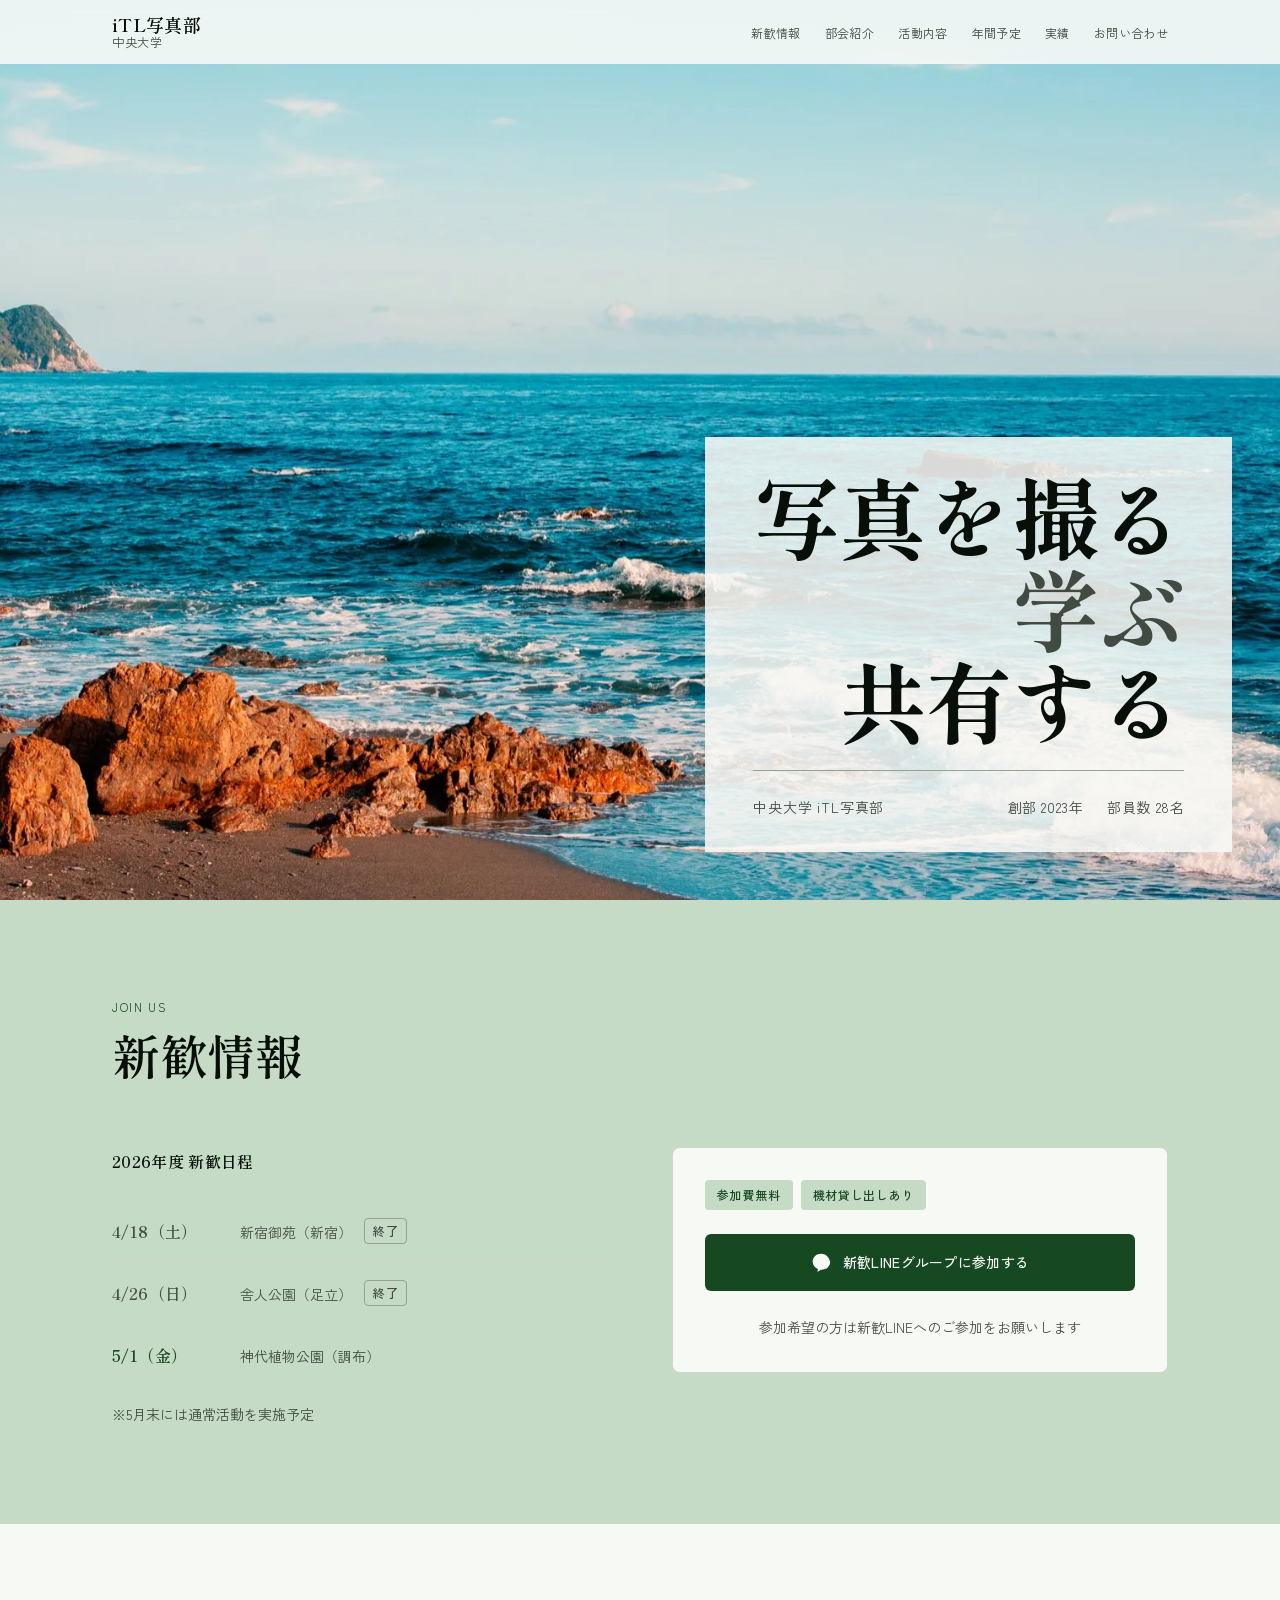
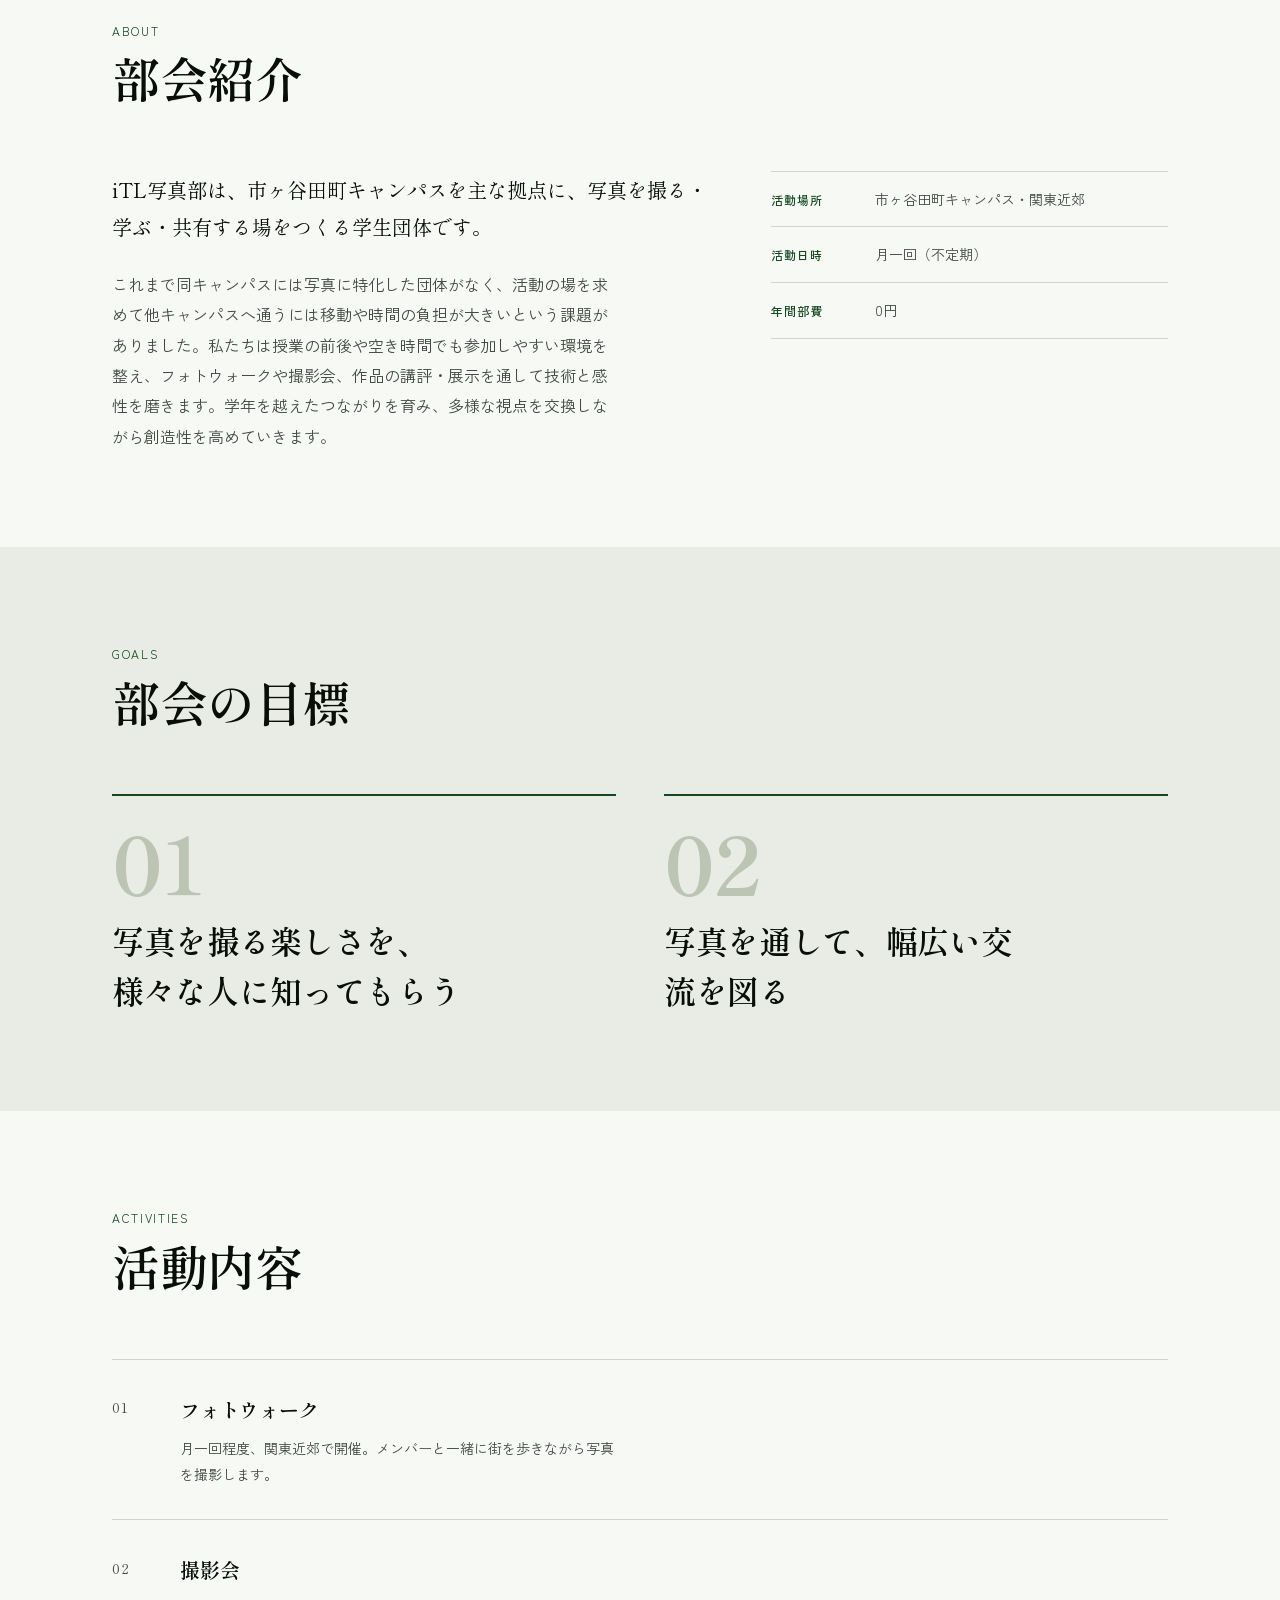
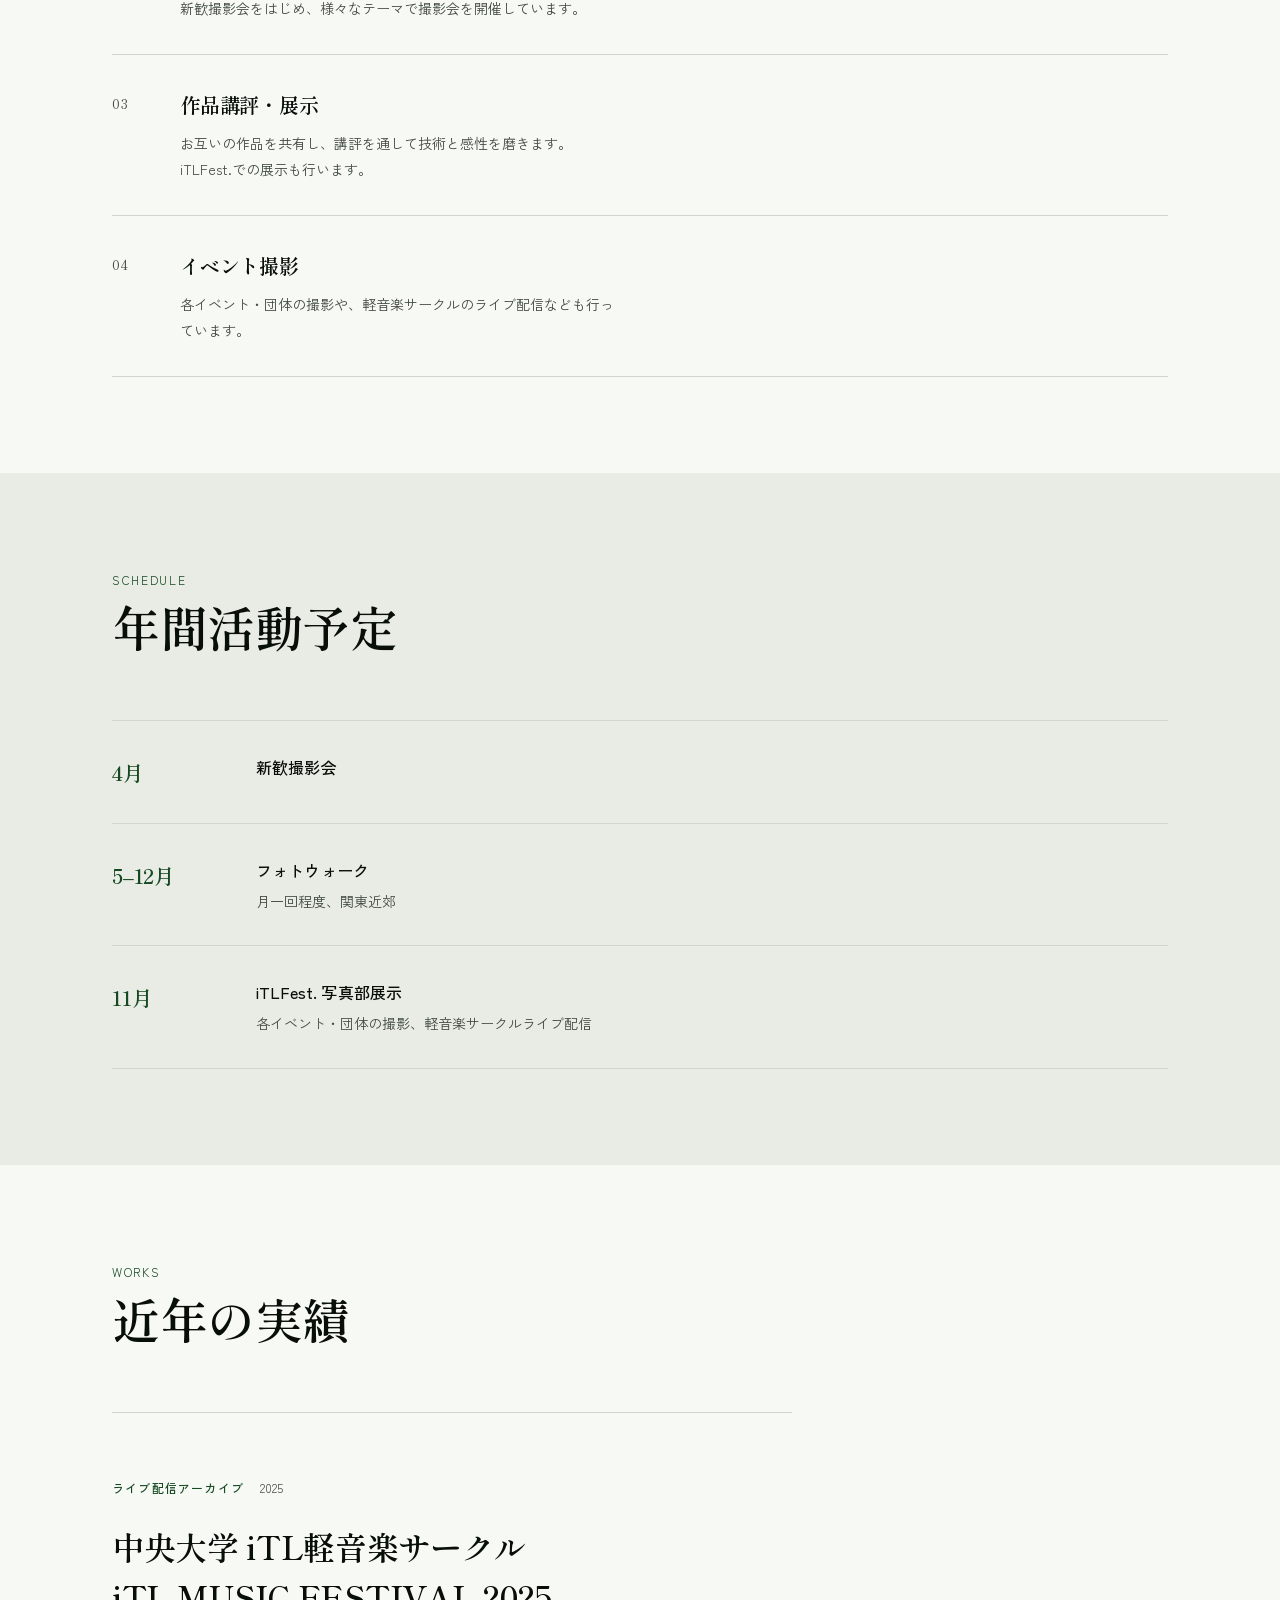
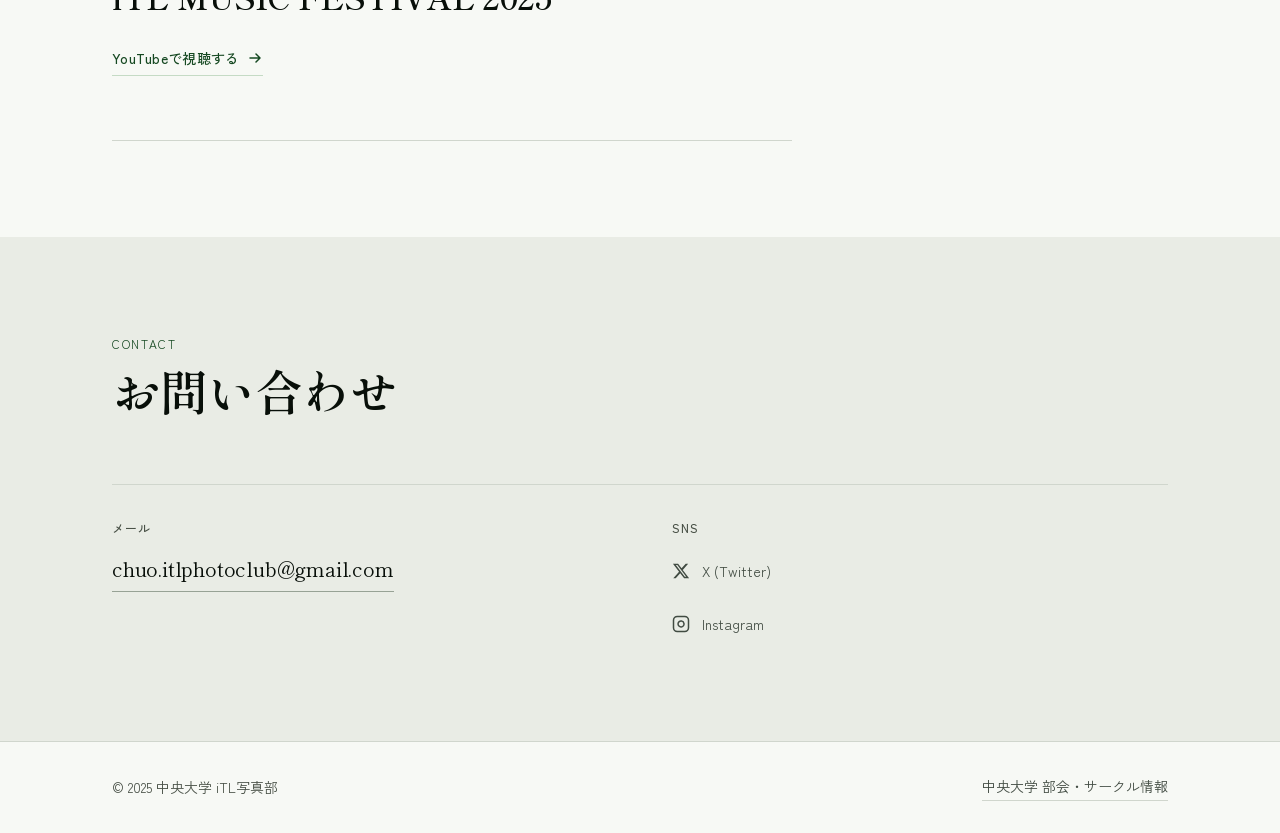
==== commit 53da9ebb: "Mark 4/26 舎人公園 as past event with muted text + 終了 badge Co-Authored-By: Claude Opus 4.7 <noreply@ant" ====
--- a/index.html
+++ b/index.html
@@ -116,9 +116,11 @@
                                     新宿御苑（新宿）<span class="welcome-status">終了</span>
                                 </span>
                             </li>
-                            <li class="welcome-date-item">
+                            <li class="welcome-date-item is-past">
                                 <span class="welcome-date">4/26（日）</span>
-                                <span class="welcome-venue">舎人公園（足立）</span>
+                                <span class="welcome-venue">
+                                    舎人公園（足立）<span class="welcome-status">終了</span>
+                                </span>
                             </li>
                             <li class="welcome-date-item">
                                 <span class="welcome-date">5/1（金）</span>
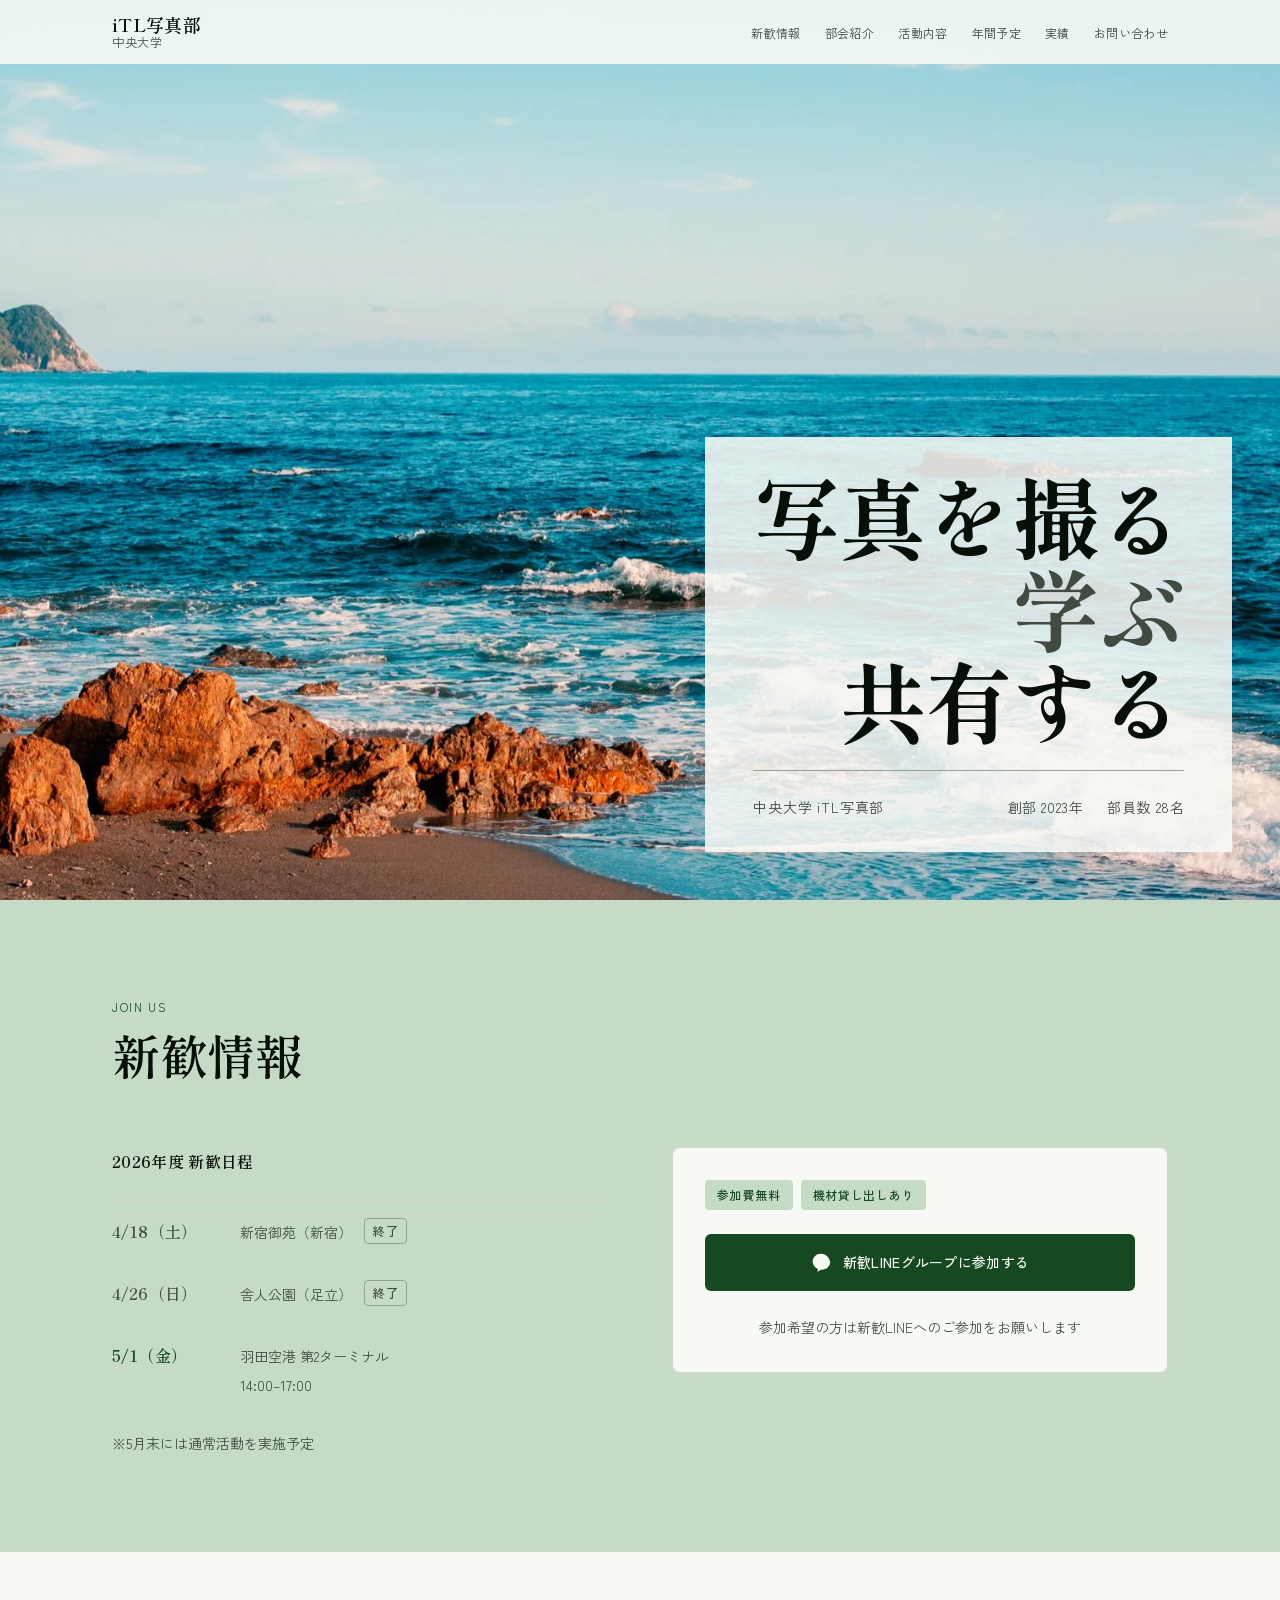
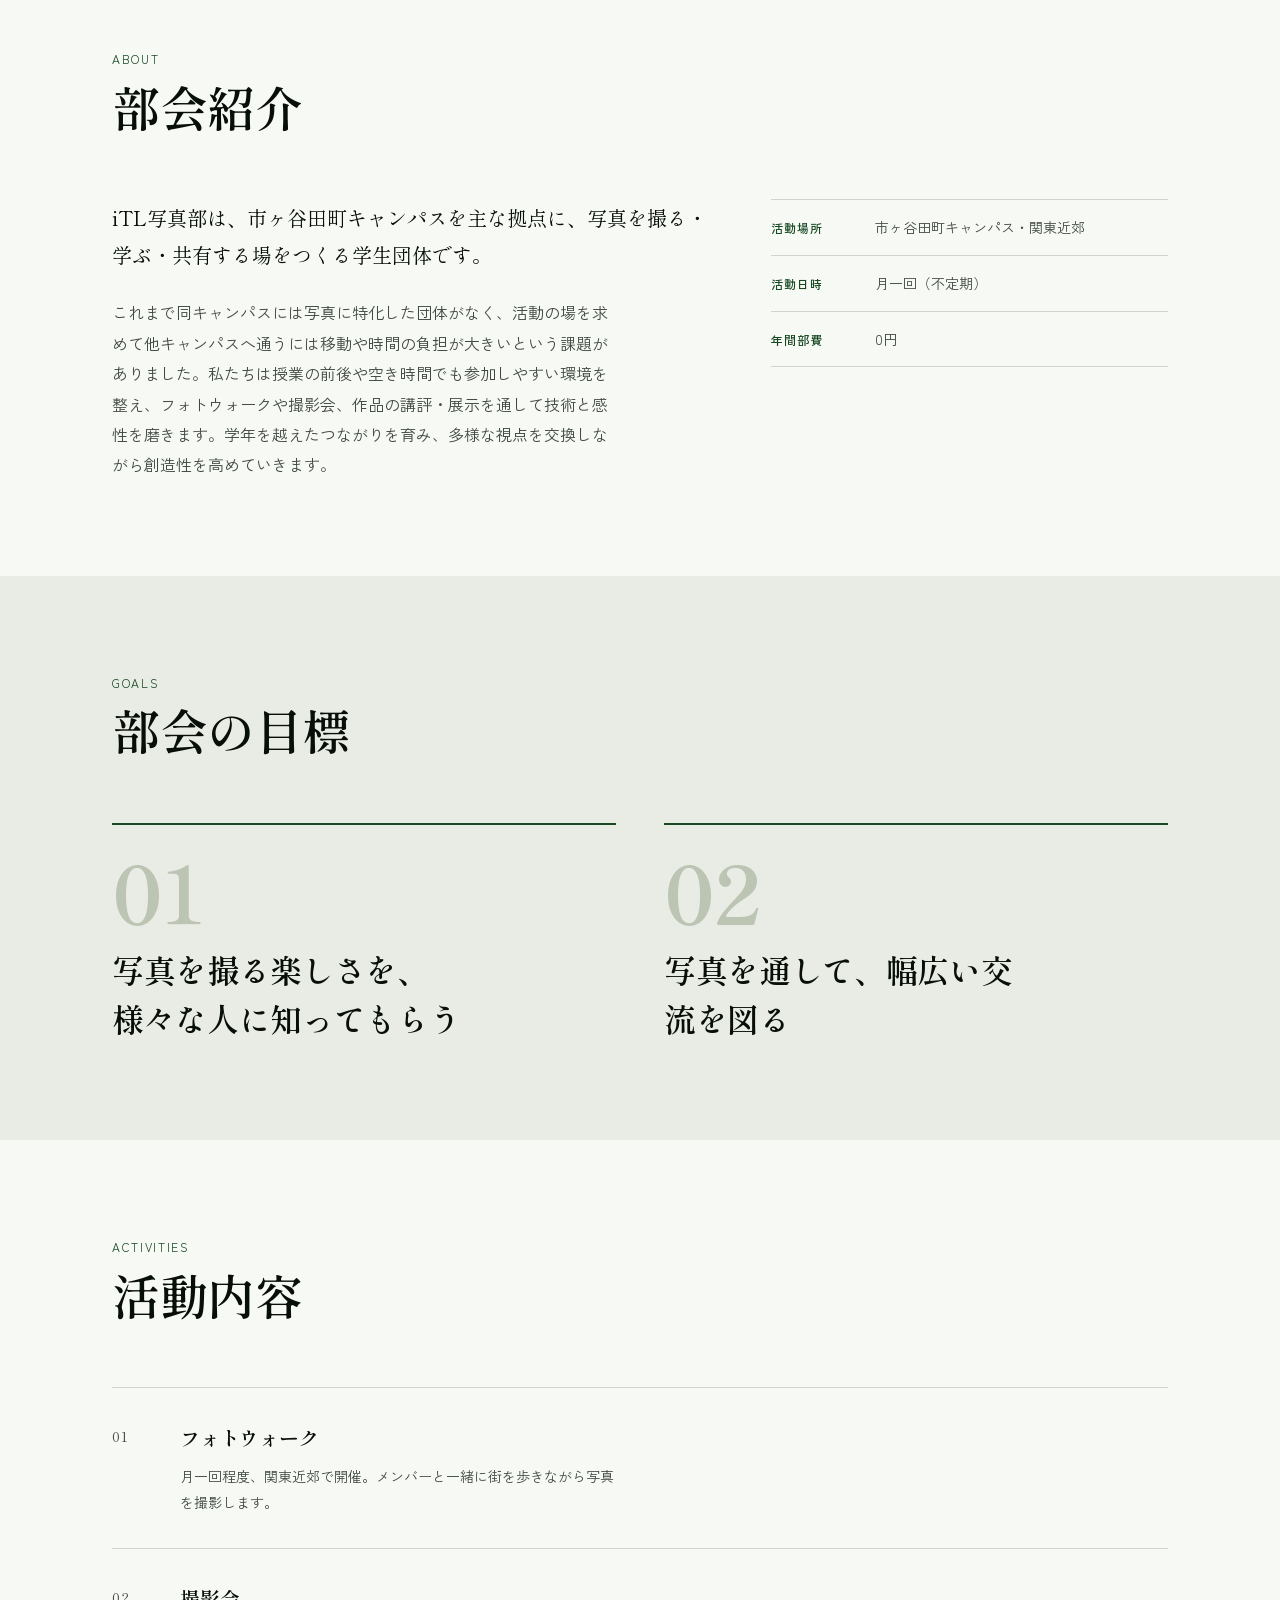
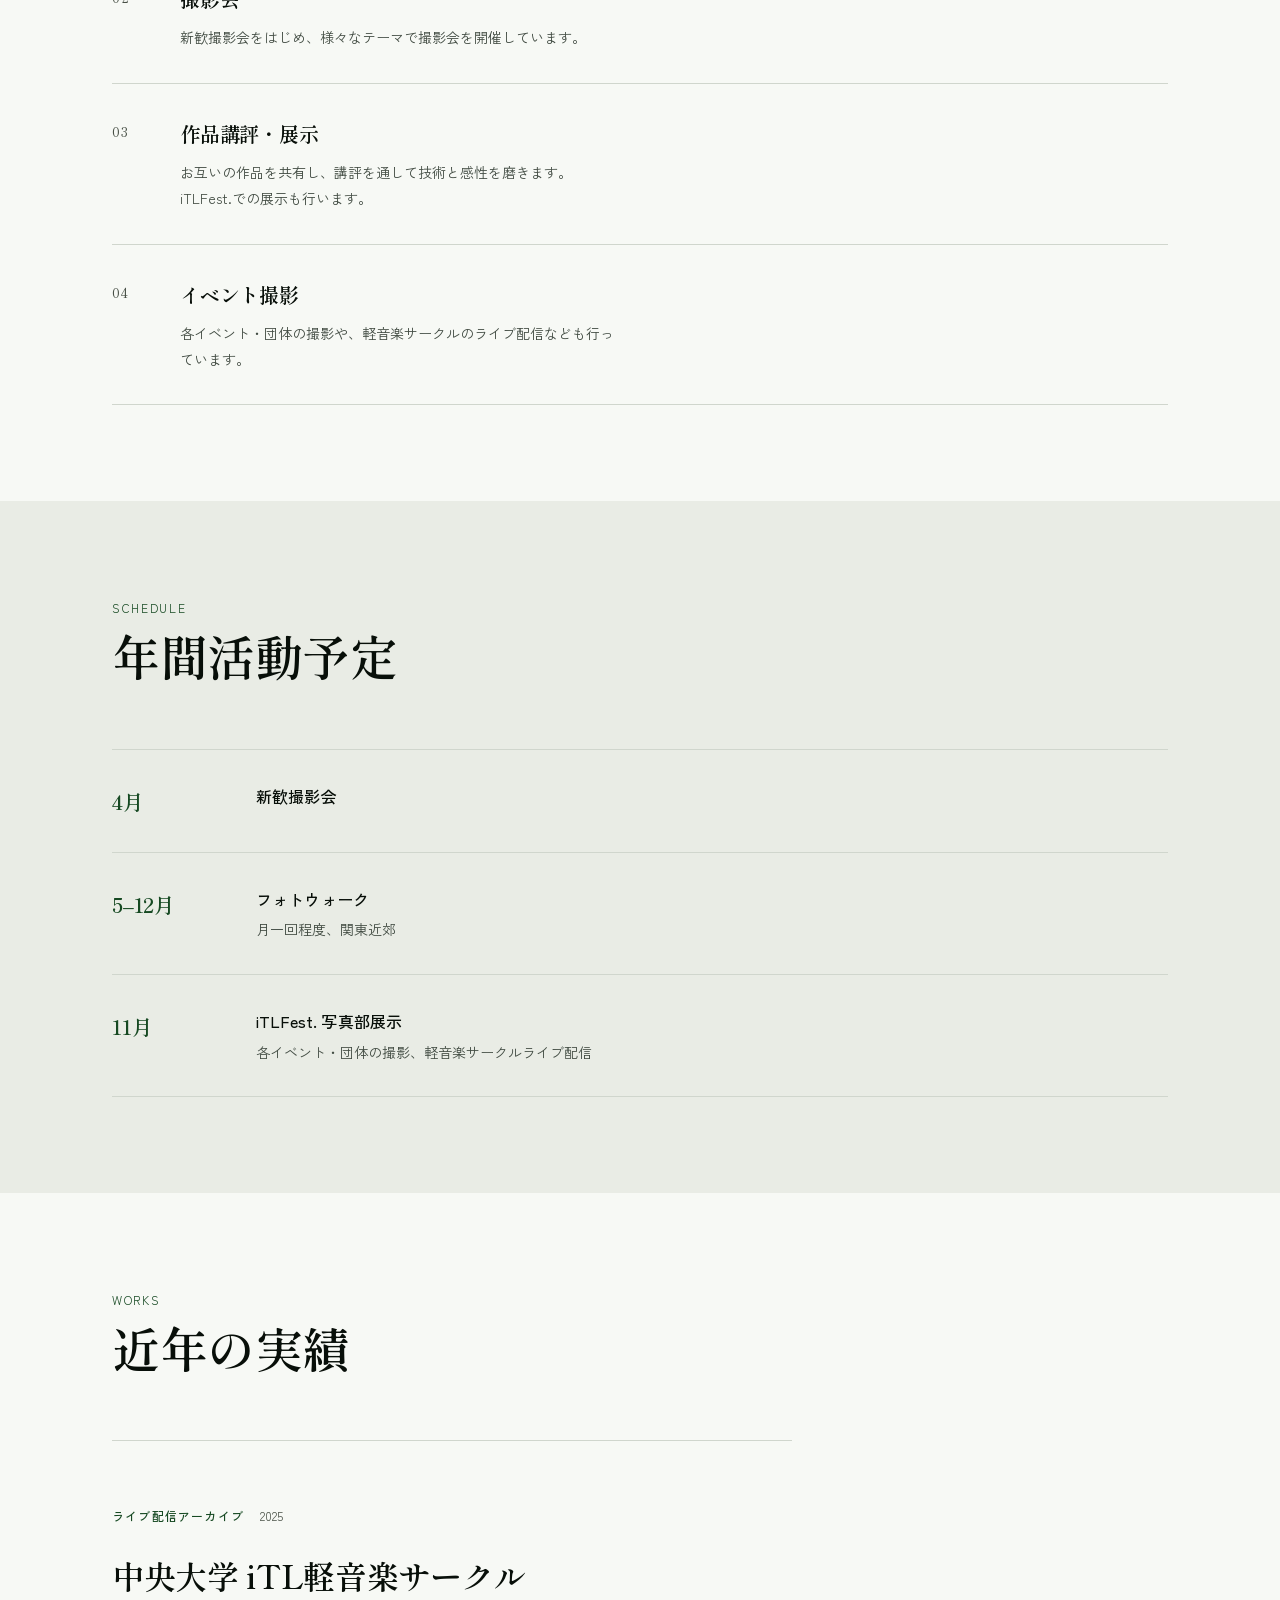
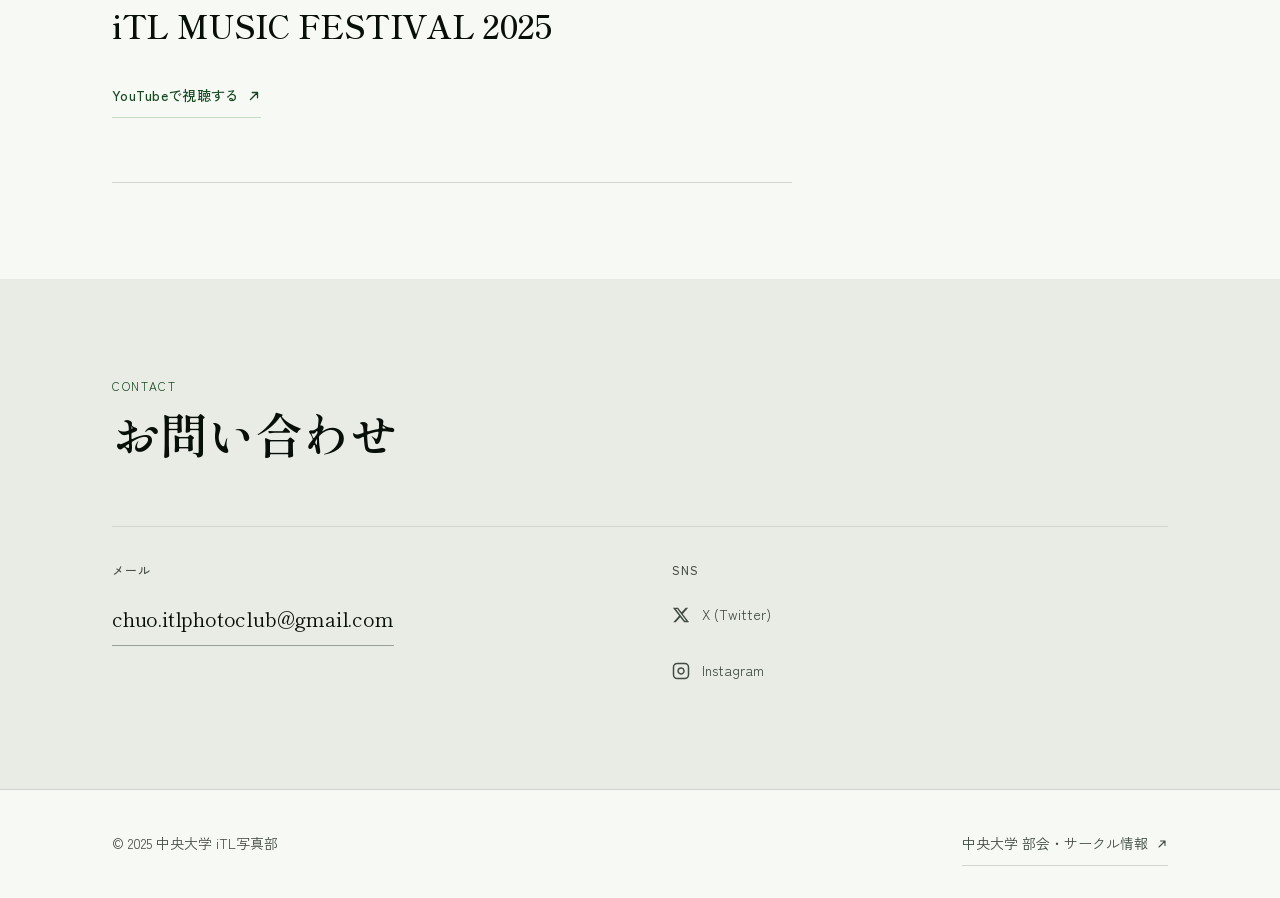
==== commit 987ab5f2: "Polish accessibility and welcome schedule" ====
--- a/index.html
+++ b/index.html
@@ -124,7 +124,12 @@
                             </li>
                             <li class="welcome-date-item">
                                 <span class="welcome-date">5/1（金）</span>
-                                <span class="welcome-venue">神代植物公園（調布）</span>
+                                <span class="welcome-venue">
+                                    羽田空港 第2ターミナル
+                                    <span class="welcome-time">
+                                        <time datetime="2026-05-01T14:00+09:00">14:00</time>–<time datetime="2026-05-01T17:00+09:00">17:00</time>
+                                    </span>
+                                </span>
                             </li>
                         </ul>
                         <p class="welcome-note">※5月末には通常活動を実施予定</p>
@@ -297,10 +302,11 @@
                     <a href="https://www.youtube.com/watch?v=erKONutoNCs&list=RDerKONutoNCs"
                        target="_blank"
                        rel="noopener noreferrer"
-                       class="achievement-link">
+                       class="achievement-link"
+                       aria-label="iTL MUSIC FESTIVAL 2025 をYouTubeで視聴する（外部リンク）">
                         YouTubeで視聴する
-                        <svg width="16" height="16" viewBox="0 0 16 16" fill="none" aria-hidden="true">
-                            <path d="M3 8h10M9 4l4 4-4 4" stroke="currentColor" stroke-width="1.5" stroke-linecap="round" stroke-linejoin="round"/>
+                        <svg class="ext-icon" width="14" height="14" viewBox="0 0 16 16" fill="none" aria-hidden="true">
+                            <path d="M4 12L12 4M12 4H6M12 4V10" stroke="currentColor" stroke-width="1.5" stroke-linecap="round" stroke-linejoin="round"/>
                         </svg>
                     </a>
                 </div>
@@ -328,7 +334,8 @@
                                 <a href="https://x.com/iTL_photoclub"
                                    target="_blank"
                                    rel="noopener noreferrer"
-                                   class="social-item">
+                                   class="social-item"
+                                   aria-label="X（Twitter）でiTL写真部をフォロー（外部リンク）">
                                     <svg width="18" height="18" viewBox="0 0 24 24" fill="currentColor" aria-hidden="true">
                                         <path d="M18.244 2.25h3.308l-7.227 8.26 8.502 11.24H16.17l-5.214-6.817L4.99 21.75H1.68l7.73-8.835L1.254 2.25H8.08l4.713 6.231zm-1.161 17.52h1.833L7.084 4.126H5.117z"/>
                                     </svg>
@@ -339,7 +346,8 @@
                                 <a href="https://www.instagram.com/itl_photoclub"
                                    target="_blank"
                                    rel="noopener noreferrer"
-                                   class="social-item">
+                                   class="social-item"
+                                   aria-label="InstagramでiTL写真部をフォロー（外部リンク）">
                                     <svg width="18" height="18" viewBox="0 0 24 24" fill="none" stroke="currentColor" stroke-width="2" aria-hidden="true">
                                         <rect x="2" y="2" width="20" height="20" rx="5" ry="5"></rect>
                                         <path d="M16 11.37A4 4 0 1 1 12.63 8 4 4 0 0 1 16 11.37z"></path>
@@ -363,8 +371,12 @@
                 <a href="https://www.chuo-u.ac.jp/activities/"
                    target="_blank"
                    rel="noopener noreferrer"
-                   class="footer-link">
+                   class="footer-link"
+                   aria-label="中央大学 部会・サークル情報（外部リンク）">
                     中央大学 部会・サークル情報
+                    <svg class="ext-icon" width="12" height="12" viewBox="0 0 16 16" fill="none" aria-hidden="true">
+                        <path d="M4 12L12 4M12 4H6M12 4V10" stroke="currentColor" stroke-width="1.5" stroke-linecap="round" stroke-linejoin="round"/>
+                    </svg>
                 </a>
             </div>
         </div>
--- a/styles.css
+++ b/styles.css
@@ -88,6 +88,7 @@
     /* Layout */
     --container-max: 1120px;
     --header-h:      64px;
+    --touch-min:     44px;
 }
 
 /* --- Base --- */
@@ -293,7 +294,9 @@
     }
 
     .nav-list a {
-        display: block;
+        display: flex;
+        align-items: center;
+        min-height: var(--touch-min);
         padding-block: var(--sp-3);
         font-size: var(--text-base);
         border-bottom: 1px solid var(--color-border);
@@ -581,6 +584,13 @@
     color: var(--color-text-secondary);
 }
 
+.welcome-venue:has(.welcome-time) {
+    display: flex;
+    flex-direction: column;
+    align-items: flex-start;
+    gap: 0;
+}
+
 .welcome-date-item.is-past .welcome-date,
 .welcome-date-item.is-past .welcome-venue {
     color: var(--color-text-muted);
@@ -598,6 +608,12 @@
     border-radius: var(--radius-sm);
     vertical-align: 0.15em;
     white-space: nowrap;
+}
+
+.welcome-time {
+    display: block;
+    margin-block-start: var(--sp-1);
+    font-variant-numeric: tabular-nums;
 }
 
 .welcome-note {
@@ -932,12 +948,13 @@
     display: inline-flex;
     align-items: center;
     gap: var(--sp-2);
+    min-height: var(--touch-min);
     font-size: var(--text-sm);
     font-weight: 500;
     color: var(--color-brand);
     text-decoration: none;
     letter-spacing: 0.02em;
-    padding-block-end: var(--sp-1);
+    padding-block: var(--sp-2);
     border-bottom: 1px solid var(--color-brand-tint);
     align-self: flex-start;
     transition: color var(--dur-fast) ease,
@@ -949,11 +966,15 @@
     border-bottom-color: var(--color-brand-hover);
 }
 
-.achievement-link svg {
+/* External-link arrow — diagonal nudge on hover */
+.ext-icon {
+    flex-shrink: 0;
     transition: transform var(--dur-base) var(--ease-out-expo);
 }
 
-.achievement-link:hover svg { transform: translateX(4px); }
+a:hover .ext-icon {
+    transform: translate(2px, -2px);
+}
 
 /* ============================================================
    Contact
@@ -984,17 +1005,16 @@
 
 .contact-email {
     font-family: var(--font-display);
-    font-size: clamp(0.95rem, 2.5vw, var(--text-lg));
+    font-size: clamp(var(--text-base), 2.5vw, var(--text-lg));
     font-weight: 400;
     color: var(--color-text);
     text-decoration: none;
     letter-spacing: -0.01em;
     border-bottom: 1px solid var(--color-border-strong);
-    padding-block-end: var(--sp-1);
+    padding-block: var(--sp-2);
     display: inline-block;
     max-width: 100%;
     overflow-wrap: anywhere;
-    word-break: break-all;
     transition: color var(--dur-fast) ease,
                 border-color var(--dur-fast) ease;
 }
@@ -1015,6 +1035,7 @@
     display: inline-flex;
     align-items: center;
     gap: var(--sp-3);
+    min-height: var(--touch-min);
     font-size: var(--text-sm);
     color: var(--color-text-secondary);
     text-decoration: none;
@@ -1048,11 +1069,15 @@
 }
 
 .footer-link {
+    display: inline-flex;
+    align-items: center;
+    gap: var(--sp-2);
+    min-height: var(--touch-min);
     font-size: var(--text-sm);
     color: var(--color-text-secondary);
     text-decoration: none;
     border-bottom: 1px solid var(--color-border);
-    padding-block-end: 1px;
+    padding-block: var(--sp-2);
     transition: color var(--dur-fast) ease,
                 border-color var(--dur-fast) ease;
 }
@@ -1079,7 +1104,7 @@
     }
 
     .burger-line,
-    .achievement-link svg {
+    .ext-icon {
         transition: none;
     }
 }
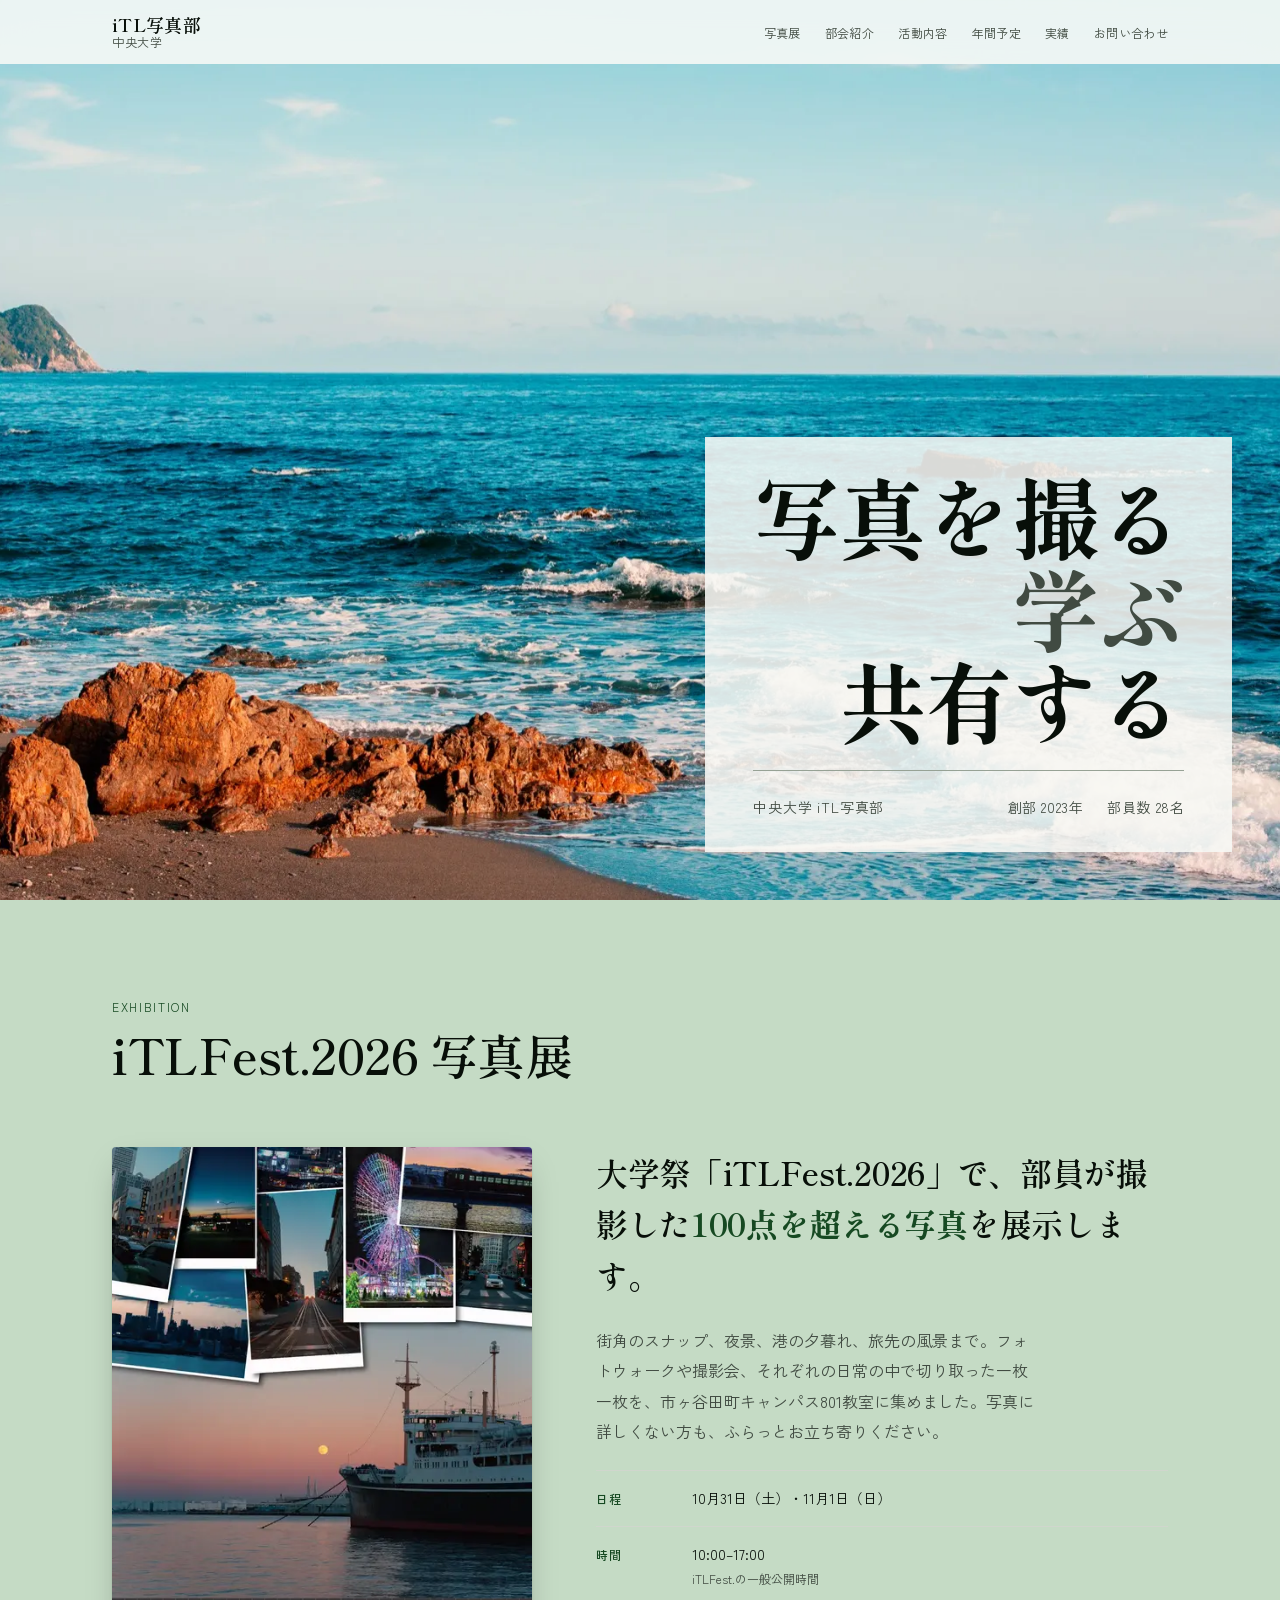
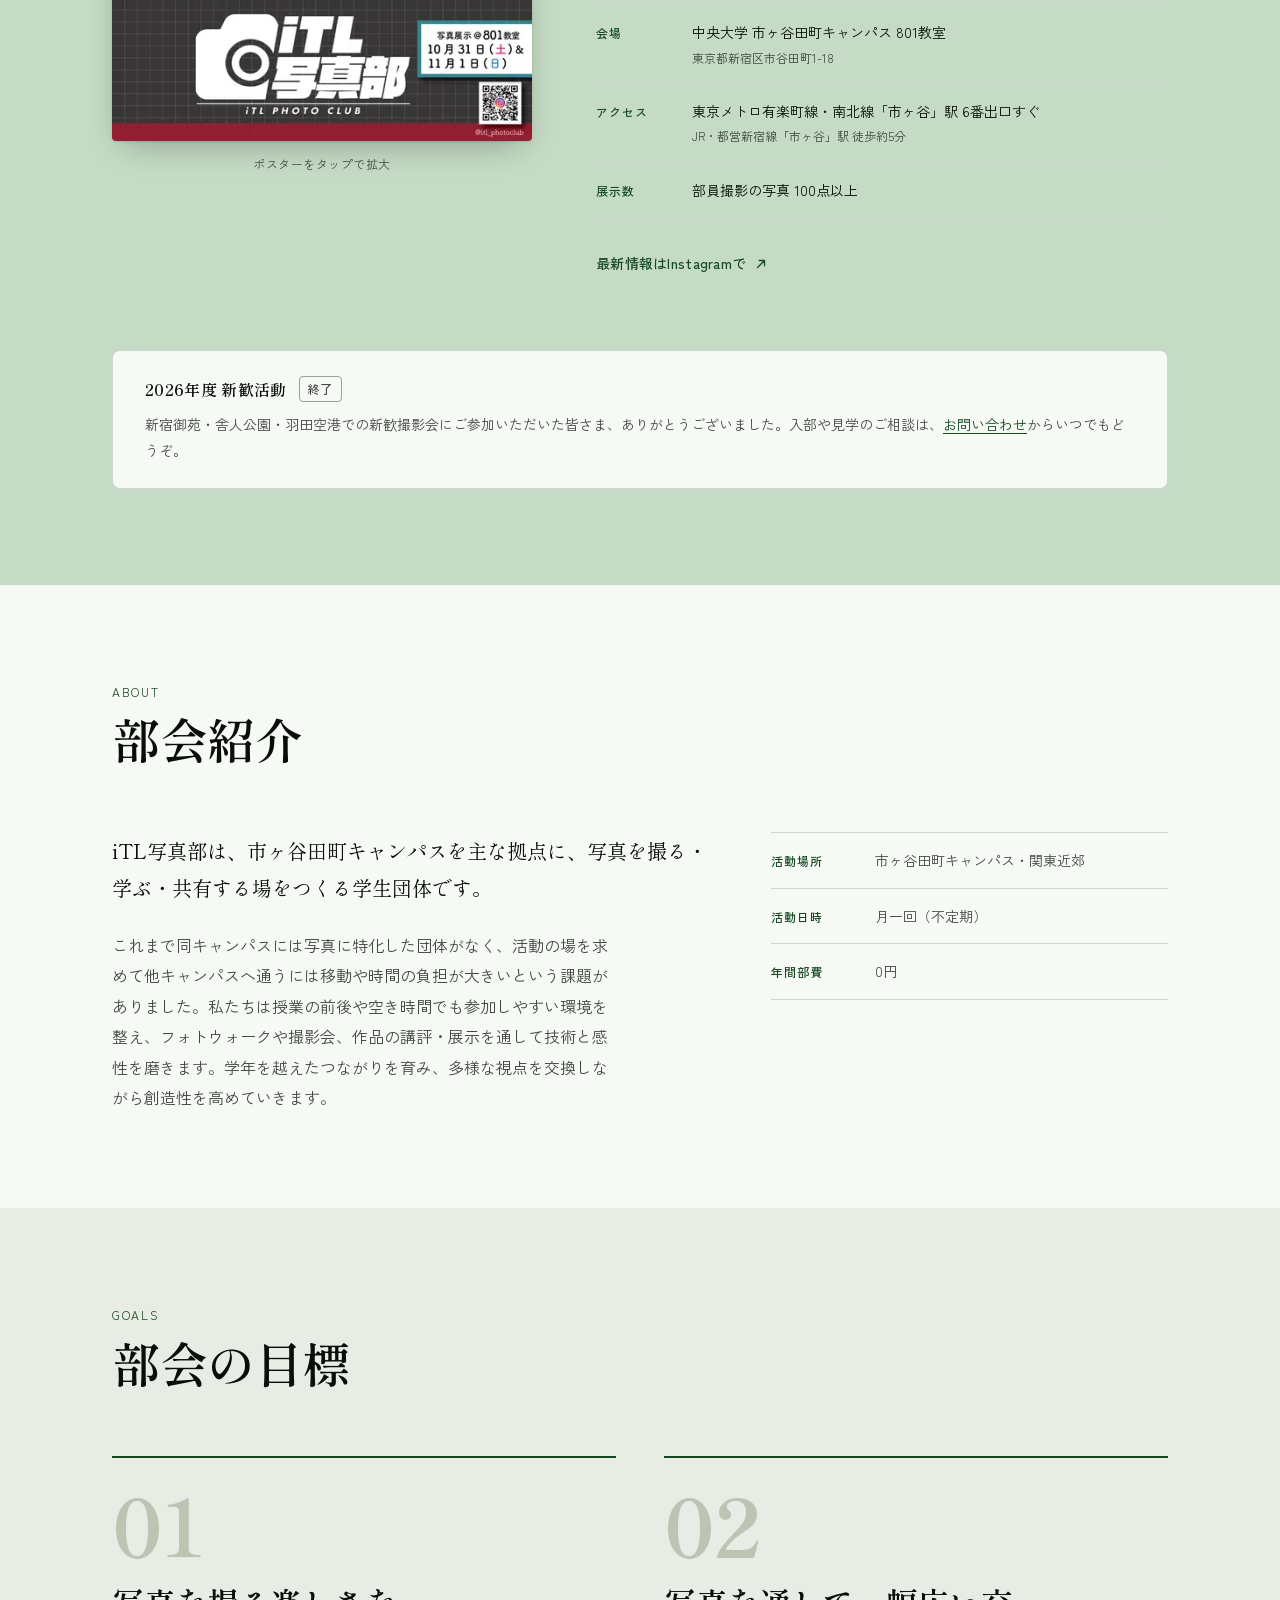
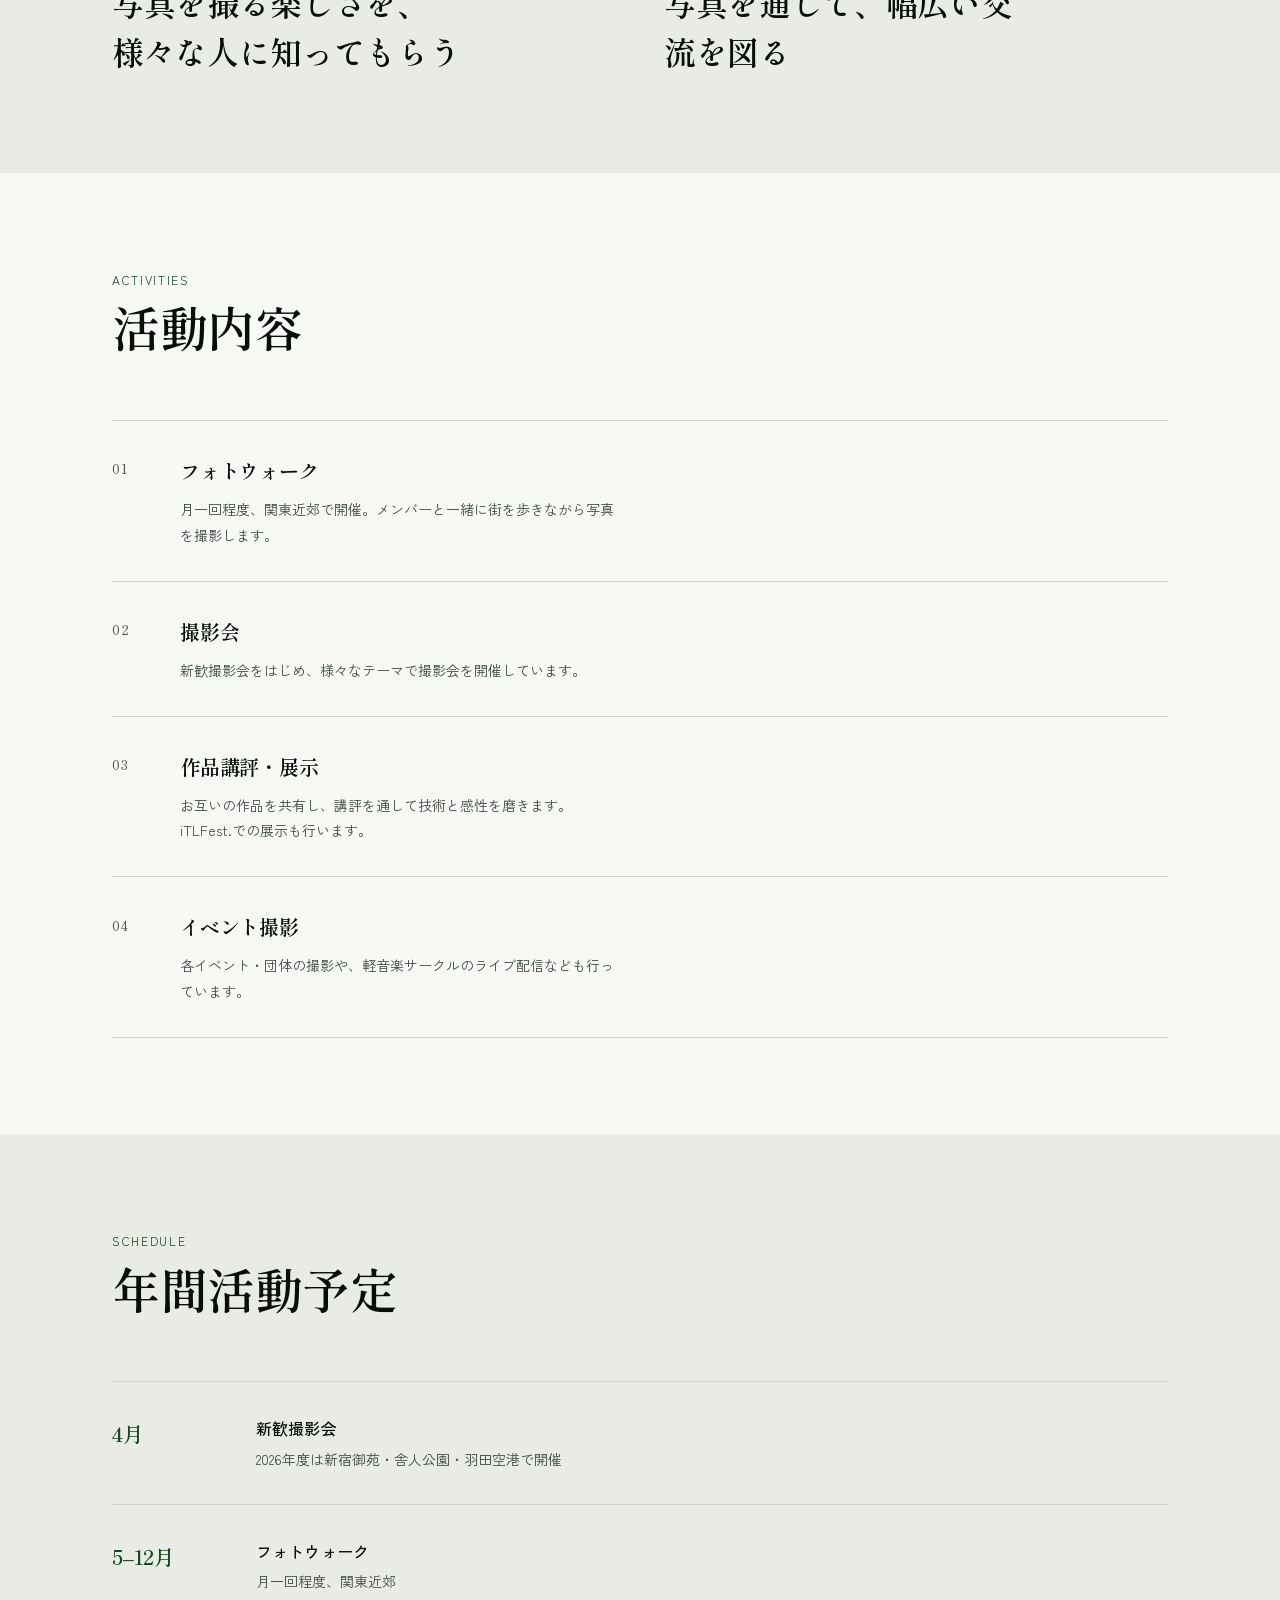
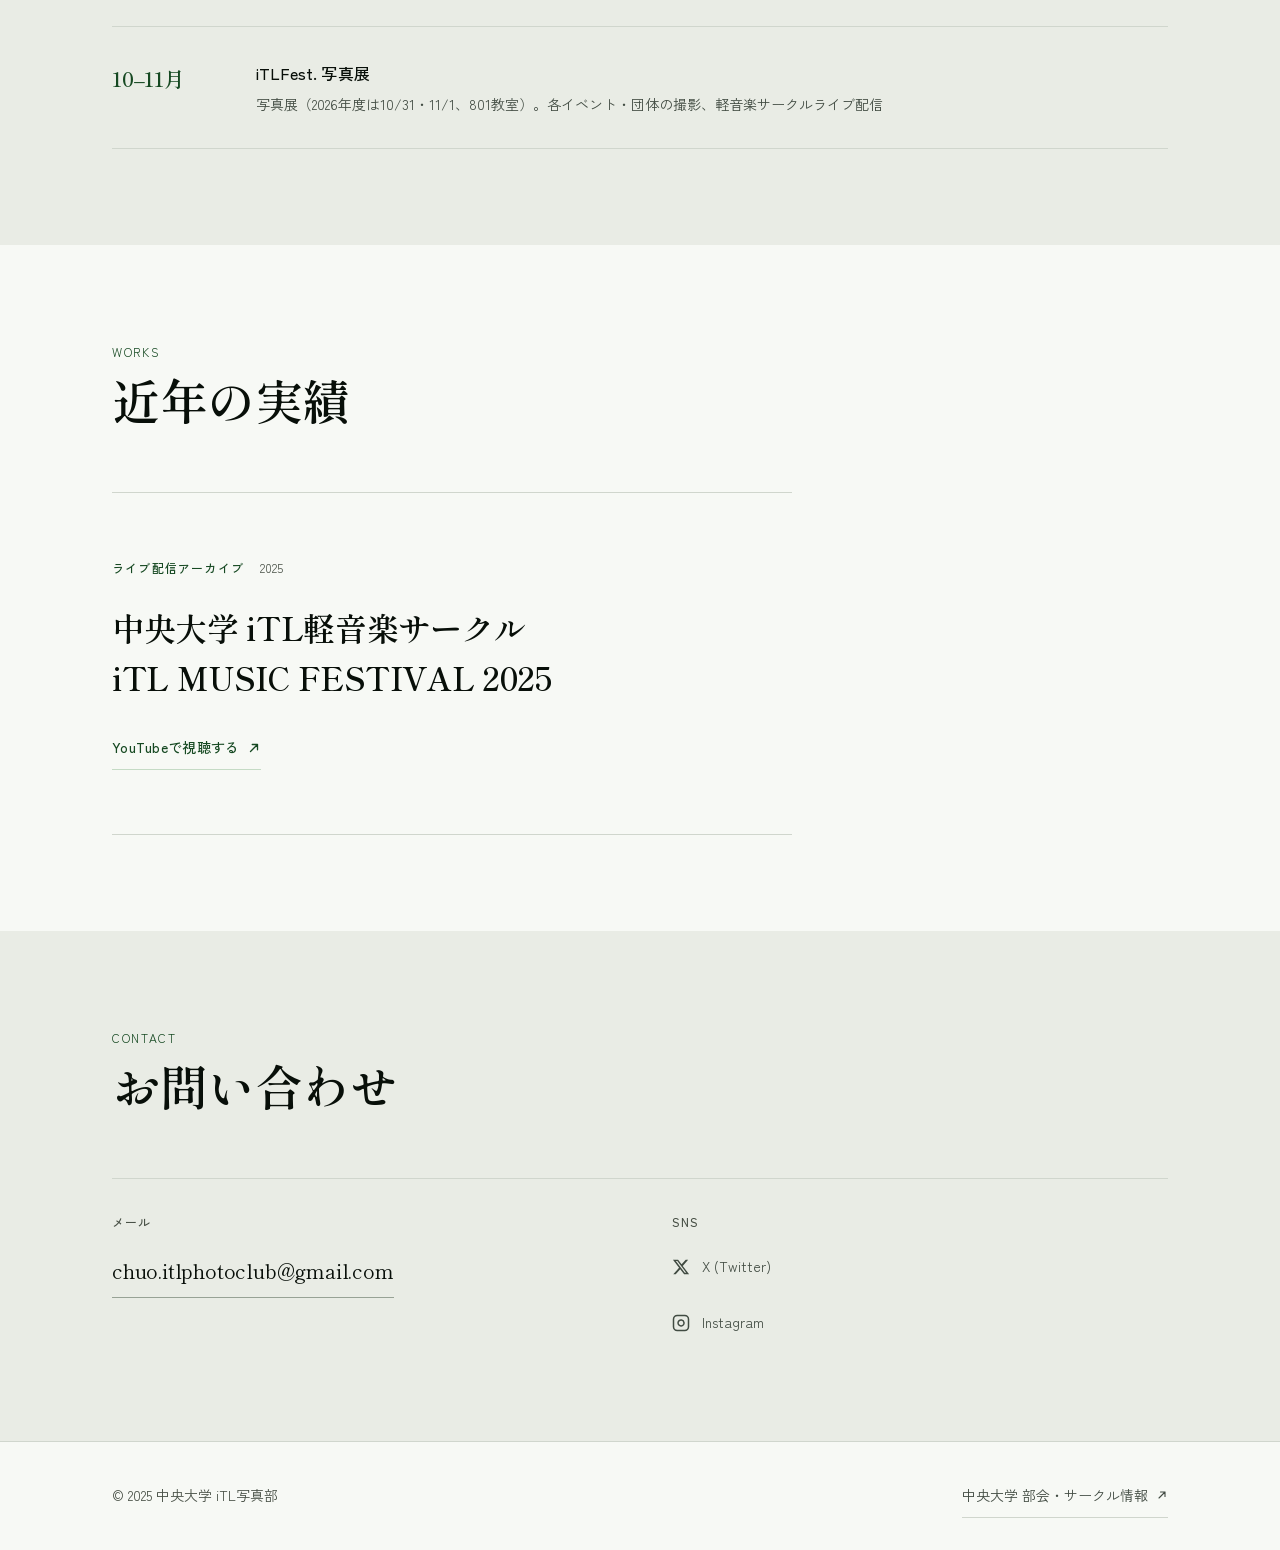
==== commit 62ddbb14: "Replace 新歓 section with iTLFest.2026 写真展 info and poster - New #exhibition section: 10/31(土)・11/1(日)" ====
--- a/index.html
+++ b/index.html
@@ -4,7 +4,7 @@
     <meta charset="UTF-8">
     <meta name="viewport" content="width=device-width, initial-scale=1.0">
     <title>iTL写真部 | 中央大学</title>
-    <meta name="description" content="中央大学 iTL写真部 — 市ヶ谷田町キャンパスを拠点に、写真を撮る・学ぶ・共有する学生団体です。フォトウォーク・撮影会・作品展示など多彩な活動を行っています。">
+    <meta name="description" content="中央大学 iTL写真部 — 市ヶ谷田町キャンパスを拠点に、写真を撮る・学ぶ・共有する学生団体です。iTLFest.2026（10/31・11/1）では801教室で部員が撮影した写真100点超を展示します。">
     <link rel="stylesheet" href="styles.css">
     <link rel="preload"
           as="image"
@@ -19,15 +19,47 @@
     <!-- Open Graph / SNS -->
     <meta property="og:type" content="website">
     <meta property="og:title" content="iTL写真部 | 中央大学">
-    <meta property="og:description" content="中央大学 iTL写真部 — 市ヶ谷田町キャンパスを拠点に、写真を撮る・学ぶ・共有する学生団体です。">
+    <meta property="og:description" content="中央大学 iTL写真部 — iTLFest.2026（10/31・11/1）で写真展を開催。市ヶ谷田町キャンパス801教室に部員の写真100点超を展示します。">
     <meta property="og:image" content="images/hero-1600.jpg">
     <meta property="og:locale" content="ja_JP">
     <meta name="twitter:card" content="summary_large_image">
     <meta name="twitter:title" content="iTL写真部 | 中央大学">
-    <meta name="twitter:description" content="中央大学 iTL写真部 — 写真を撮る・学ぶ・共有する学生団体です。">
+    <meta name="twitter:description" content="中央大学 iTL写真部 — iTLFest.2026（10/31・11/1）で写真展を開催。801教室に部員の写真100点超を展示します。">
     <meta name="twitter:image" content="images/hero-1600.jpg">
 
     <meta name="color-scheme" content="light">
+
+    <!-- Structured data: iTLFest.2026 写真展 -->
+    <script type="application/ld+json">
+    {
+        "@context": "https://schema.org",
+        "@type": "ExhibitionEvent",
+        "name": "iTL写真部 写真展（iTLFest.2026）",
+        "description": "中央大学の大学祭 iTLFest.2026 にて、iTL写真部の部員が撮影した写真100点以上を展示します。",
+        "startDate": "2026-10-31T10:00+09:00",
+        "endDate": "2026-11-01T17:00+09:00",
+        "eventStatus": "https://schema.org/EventScheduled",
+        "eventAttendanceMode": "https://schema.org/OfflineEventAttendanceMode",
+        "image": "https://itlphotoclub.com/images/poster-1414.jpg",
+        "location": {
+            "@type": "Place",
+            "name": "中央大学 市ヶ谷田町キャンパス 801教室",
+            "address": {
+                "@type": "PostalAddress",
+                "postalCode": "162-8478",
+                "addressRegion": "東京都",
+                "addressLocality": "新宿区",
+                "streetAddress": "市谷田町1-18",
+                "addressCountry": "JP"
+            }
+        },
+        "organizer": {
+            "@type": "Organization",
+            "name": "中央大学 iTL写真部",
+            "url": "https://itlphotoclub.com"
+        }
+    }
+    </script>
 
     <script>document.documentElement.classList.add('js');</script>
 </head>
@@ -43,7 +75,7 @@
             </a>
             <nav class="site-nav" id="site-nav" aria-label="サイトナビゲーション">
                 <ul class="nav-list" role="list">
-                    <li><a href="#welcome">新歓情報</a></li>
+                    <li><a href="#exhibition">写真展</a></li>
                     <li><a href="#about">部会紹介</a></li>
                     <li><a href="#activities">活動内容</a></li>
                     <li><a href="#schedule">年間予定</a></li>
@@ -99,59 +131,97 @@
             </div>
         </section>
 
-        <!-- 新歓情報 -->
-        <section id="welcome" class="section section--welcome" aria-labelledby="welcome-heading">
-            <div class="container">
-                <div class="section-header">
-                    <span class="section-label" lang="en">Join Us</span>
-                    <h2 class="section-title" id="welcome-heading">新歓情報</h2>
-                </div>
-                <div class="welcome-grid">
-                    <div class="welcome-schedule reveal-item">
-                        <h3 class="welcome-subtitle">2026年度 新歓日程</h3>
-                        <ul class="welcome-dates" role="list">
-                            <li class="welcome-date-item is-past">
-                                <span class="welcome-date">4/18（土）</span>
-                                <span class="welcome-venue">
-                                    新宿御苑（新宿）<span class="welcome-status">終了</span>
-                                </span>
-                            </li>
-                            <li class="welcome-date-item is-past">
-                                <span class="welcome-date">4/26（日）</span>
-                                <span class="welcome-venue">
-                                    舎人公園（足立）<span class="welcome-status">終了</span>
-                                </span>
-                            </li>
-                            <li class="welcome-date-item">
-                                <span class="welcome-date">5/1（金）</span>
-                                <span class="welcome-venue">
-                                    羽田空港 第2ターミナル
-                                    <span class="welcome-time">
-                                        <time datetime="2026-05-01T14:00+09:00">14:00</time>–<time datetime="2026-05-01T17:00+09:00">17:00</time>
-                                    </span>
-                                </span>
-                            </li>
-                        </ul>
-                        <p class="welcome-note">※5月末には通常活動を実施予定</p>
-                    </div>
-                    <div class="welcome-cta reveal-item">
-                        <div class="welcome-perks">
-                            <span class="welcome-perk">参加費無料</span>
-                            <span class="welcome-perk">機材貸し出しあり</span>
-                        </div>
-                        <a href="https://line.me/ti/g/z6xrmbPjcY"
+        <!-- 写真展（iTLFest.2026） -->
+        <section id="exhibition" class="section section--exhibition" aria-labelledby="exhibition-heading">
+            <div class="container">
+                <div class="section-header">
+                    <span class="section-label" lang="en">Exhibition</span>
+                    <h2 class="section-title" id="exhibition-heading">iTLFest.2026 写真展</h2>
+                </div>
+                <div class="exhibition-grid">
+                    <figure class="exhibition-poster reveal-item">
+                        <a href="images/poster-1414.jpg"
+                           class="exhibition-poster-link"
+                           target="_blank"
+                           rel="noopener"
+                           aria-label="写真展ポスターを拡大表示する（新しいタブで開きます）">
+                            <picture>
+                                <source type="image/webp"
+                                        srcset="images/poster-480.webp 480w, images/poster-960.webp 960w, images/poster-1414.webp 1414w"
+                                        sizes="(min-width: 768px) 420px, calc(100vw - 3rem)">
+                                <img src="images/poster-960.jpg"
+                                     srcset="images/poster-480.jpg 480w, images/poster-960.jpg 960w, images/poster-1414.jpg 1414w"
+                                     sizes="(min-width: 768px) 420px, calc(100vw - 3rem)"
+                                     alt="iTL写真部 写真展ポスター。夕暮れの港に停泊する客船と満月の写真を背景に、部員が撮影した街並みや観覧車の写真が並ぶ。写真展 @801教室、10月31日（土）・11月1日（日）。"
+                                     width="1414"
+                                     height="2000"
+                                     loading="lazy"
+                                     decoding="async">
+                            </picture>
+                        </a>
+                        <figcaption class="exhibition-poster-caption">ポスターをタップで拡大</figcaption>
+                    </figure>
+                    <div class="exhibition-body reveal-item">
+                        <p class="exhibition-lead">
+                            大学祭「iTLFest.2026」で、部員が撮影した<strong>100点を超える写真</strong>を展示します。
+                        </p>
+                        <p class="exhibition-text">
+                            街角のスナップ、夜景、港の夕暮れ、旅先の風景まで。フォトウォークや撮影会、それぞれの日常の中で切り取った一枚一枚を、市ヶ谷田町キャンパス801教室に集めました。写真に詳しくない方も、ふらっとお立ち寄りください。
+                        </p>
+                        <dl class="exhibition-facts">
+                            <div class="fact-item">
+                                <dt>日程</dt>
+                                <dd>
+                                    <time datetime="2026-10-31">10月31日（土）</time>・<time datetime="2026-11-01">11月1日（日）</time>
+                                </dd>
+                            </div>
+                            <div class="fact-item">
+                                <dt>時間</dt>
+                                <dd>
+                                    <time datetime="10:00">10:00</time>–<time datetime="17:00">17:00</time>
+                                    <span class="fact-note">iTLFest.の一般公開時間</span>
+                                </dd>
+                            </div>
+                            <div class="fact-item">
+                                <dt>会場</dt>
+                                <dd>
+                                    中央大学 市ヶ谷田町キャンパス 801教室
+                                    <span class="fact-note">東京都新宿区市谷田町1-18</span>
+                                </dd>
+                            </div>
+                            <div class="fact-item">
+                                <dt>アクセス</dt>
+                                <dd>
+                                    東京メトロ有楽町線・南北線「市ヶ谷」駅 6番出口すぐ
+                                    <span class="fact-note">JR・都営新宿線「市ヶ谷」駅 徒歩約5分</span>
+                                </dd>
+                            </div>
+                            <div class="fact-item">
+                                <dt>展示数</dt>
+                                <dd>部員撮影の写真 100点以上</dd>
+                            </div>
+                        </dl>
+                        <a href="https://www.instagram.com/itl_photoclub"
                            target="_blank"
                            rel="noopener noreferrer"
-                           class="line-btn"
-                           aria-label="新歓LINEグループに参加する（外部リンク）">
-                            <svg width="20" height="20" viewBox="0 0 24 24" fill="currentColor" aria-hidden="true">
-                                <path d="M12 2C6.477 2 2 6.145 2 11.259c0 4.006 2.558 7.435 6.278 9.093-.087.78-.333 2.496-.38 2.884-.06.493.184.487.387.355.159-.104 2.528-1.73 3.553-2.432.368.051.744.078 1.162.078 5.522 0 10-4.145 10-9.259C22 6.145 17.523 2 12 2z"/>
+                           class="achievement-link"
+                           aria-label="最新情報をInstagramで見る（外部リンク）">
+                            最新情報はInstagramで
+                            <svg class="ext-icon" width="14" height="14" viewBox="0 0 16 16" fill="none" aria-hidden="true">
+                                <path d="M4 12L12 4M12 4H6M12 4V10" stroke="currentColor" stroke-width="1.5" stroke-linecap="round" stroke-linejoin="round"/>
                             </svg>
-                            新歓LINEグループに参加する
                         </a>
-                        <p class="welcome-cta-note">参加希望の方は新歓LINEへのご参加をお願いします</p>
-                    </div>
-                </div>
+                    </div>
+                </div>
+
+                <aside class="welcome-ended reveal-item" aria-labelledby="welcome-ended-heading">
+                    <h3 class="welcome-ended-title" id="welcome-ended-heading">
+                        2026年度 新歓活動<span class="welcome-status">終了</span>
+                    </h3>
+                    <p class="welcome-ended-text">
+                        新宿御苑・舎人公園・羽田空港での新歓撮影会にご参加いただいた皆さま、ありがとうございました。入部や見学のご相談は、<a href="#contact">お問い合わせ</a>からいつでもどうぞ。
+                    </p>
+                </aside>
             </div>
         </section>
 
@@ -263,6 +333,7 @@
                         <div class="schedule-month">4月</div>
                         <div class="schedule-body">
                             <h3 class="schedule-title">新歓撮影会</h3>
+                            <p class="schedule-desc">2026年度は新宿御苑・舎人公園・羽田空港で開催</p>
                         </div>
                     </li>
                     <li class="schedule-item reveal-item">
@@ -273,10 +344,10 @@
                         </div>
                     </li>
                     <li class="schedule-item reveal-item">
-                        <div class="schedule-month">11月</div>
+                        <div class="schedule-month">10–11月</div>
                         <div class="schedule-body">
-                            <h3 class="schedule-title">iTLFest. 写真部展示</h3>
-                            <p class="schedule-desc">各イベント・団体の撮影、軽音楽サークルライブ配信</p>
+                            <h3 class="schedule-title">iTLFest. 写真展</h3>
+                            <p class="schedule-desc">写真展（2026年度は10/31・11/1、801教室）。各イベント・団体の撮影、軽音楽サークルライブ配信</p>
                         </div>
                     </li>
                 </ol>
--- a/styles.css
+++ b/styles.css
@@ -522,84 +522,151 @@
 }
 
 /* ============================================================
-   Welcome / 新歓
-   ============================================================ */
-
-.section--welcome {
+   Exhibition / 写真展（iTLFest.）
+   ============================================================ */
+
+.section--exhibition {
     background-color: var(--color-brand-tint);
 }
 
-.welcome-grid {
+.exhibition-grid {
     display: grid;
     gap: var(--sp-12);
 }
 
 @media (min-width: 768px) {
-    .welcome-grid {
-        grid-template-columns: 1fr 1fr;
+    .exhibition-grid {
+        grid-template-columns: minmax(0, 420px) 1fr;
         gap: var(--sp-16);
         align-items: start;
     }
 }
 
-.welcome-subtitle {
+/* Poster */
+.exhibition-poster {
+    margin: 0;
+    max-width: 420px;
+    width: 100%;
+    justify-self: center;
+}
+
+.exhibition-poster-link {
+    display: block;
+    border-radius: var(--radius-sm);
+    box-shadow: 0 1px 2px oklch(0.16 0.018 145 / 0.12),
+                0 12px 32px -12px oklch(0.16 0.018 145 / 0.35);
+    overflow: hidden;
+    transition: transform var(--dur-base) var(--ease-out-quart);
+}
+
+.exhibition-poster-link:hover {
+    transform: translateY(-2px);
+}
+
+.exhibition-poster img {
+    width: 100%;
+    aspect-ratio: 1414 / 2000;
+    background-color: var(--color-border);
+}
+
+.exhibition-poster-caption {
+    margin-block-start: var(--sp-3);
+    font-size: var(--text-xs);
+    color: var(--color-text-secondary);
+    text-align: center;
+    letter-spacing: 0.04em;
+}
+
+/* Text side */
+.exhibition-body {
+    display: flex;
+    flex-direction: column;
+    gap: var(--sp-6);
+}
+
+.exhibition-lead {
+    font-family: var(--font-display);
+    font-size: var(--text-xl);
+    font-weight: 600;
+    line-height: 1.6;
+    color: var(--color-text);
+    letter-spacing: -0.01em;
+}
+
+.exhibition-lead strong {
+    font-weight: 700;
+    color: var(--color-brand);
+}
+
+.exhibition-text {
+    font-size: var(--text-base);
+    color: var(--color-text-secondary);
+    line-height: 1.9;
+    max-width: 55ch;
+}
+
+.exhibition-facts {
+    display: flex;
+    flex-direction: column;
+}
+
+.exhibition-facts .fact-item {
+    grid-template-columns: 5em 1fr;
+}
+
+.exhibition-facts .fact-item dd {
+    color: var(--color-text);
+}
+
+.fact-note {
+    display: block;
+    font-size: var(--text-xs);
+    color: var(--color-text-secondary);
+    margin-block-start: var(--sp-1);
+}
+
+/* 新歓終了のお知らせ */
+.welcome-ended {
+    margin-block-start: var(--sp-16);
+    padding: var(--sp-6);
+    background-color: var(--color-surface);
+    border: 1px solid var(--color-border);
+    border-radius: var(--radius-lg);
+}
+
+@media (min-width: 768px) {
+    .welcome-ended { padding: var(--sp-6) var(--sp-8); }
+}
+
+.welcome-ended-title {
     font-family: var(--font-display);
     font-size: var(--text-base);
     font-weight: 600;
     color: var(--color-text);
     letter-spacing: 0.02em;
-    margin-block-end: var(--sp-6);
-}
-
-.welcome-dates {
-    list-style: none;
-    display: flex;
-    flex-direction: column;
-}
-
-.welcome-date-item {
-    display: grid;
-    grid-template-columns: 7em 1fr;
-    gap: var(--sp-4);
-    align-items: baseline;
-    padding-block: var(--sp-4);
-    border-top: 1px solid var(--color-border);
-}
-
-.welcome-dates li:last-of-type {
-    border-bottom: 1px solid var(--color-border);
-}
-
-.welcome-date {
-    font-family: var(--font-display);
-    font-size: var(--text-base);
-    font-weight: 600;
+    margin-block-end: var(--sp-2);
+}
+
+.welcome-ended-text {
+    font-size: var(--text-sm);
+    color: var(--color-text-secondary);
+    line-height: 1.85;
+}
+
+.welcome-ended-text a {
     color: var(--color-brand);
-    letter-spacing: 0.01em;
-    white-space: nowrap;
-}
-
-.welcome-venue {
-    font-size: var(--text-sm);
-    color: var(--color-text-secondary);
-}
-
-.welcome-venue:has(.welcome-time) {
-    display: flex;
-    flex-direction: column;
-    align-items: flex-start;
-    gap: 0;
-}
-
-.welcome-date-item.is-past .welcome-date,
-.welcome-date-item.is-past .welcome-venue {
-    color: var(--color-text-muted);
+    text-underline-offset: 0.2em;
+}
+
+.welcome-ended-text a:hover {
+    color: var(--color-brand-hover);
 }
 
 .welcome-status {
     display: inline-block;
     margin-inline-start: var(--sp-3);
     padding: 0.1em var(--sp-2);
+    font-family: var(--font-body);
     font-size: var(--text-xs);
     font-weight: 500;
     letter-spacing: 0.06em;
@@ -608,77 +675,6 @@
     border-radius: var(--radius-sm);
     vertical-align: 0.15em;
     white-space: nowrap;
-}
-
-.welcome-time {
-    display: block;
-    margin-block-start: var(--sp-1);
-    font-variant-numeric: tabular-nums;
-}
-
-.welcome-note {
-    font-size: var(--text-sm);
-    color: var(--color-text-secondary);
-    margin-block-start: var(--sp-4);
-}
-
-/* CTA side */
-.welcome-cta {
-    display: flex;
-    flex-direction: column;
-    gap: var(--sp-6);
-    padding: var(--sp-8);
-    background-color: var(--color-surface);
-    border-radius: var(--radius-lg);
-    border: 1px solid var(--color-border);
-}
-
-.welcome-perks {
-    display: flex;
-    flex-wrap: wrap;
-    gap: var(--sp-2);
-}
-
-.welcome-perk {
-    font-size: var(--text-xs);
-    font-weight: 500;
-    letter-spacing: 0.06em;
-    color: var(--color-brand);
-    background-color: var(--color-brand-tint);
-    padding: var(--sp-1) var(--sp-3);
-    border-radius: var(--radius-sm);
-}
-
-.line-btn {
-    display: inline-flex;
-    align-items: center;
-    justify-content: center;
-    gap: var(--sp-3);
-    padding: var(--sp-4) var(--sp-6);
-    background-color: var(--color-brand);
-    color: var(--color-surface);
-    font-size: var(--text-sm);
-    font-weight: 500;
-    text-decoration: none;
-    border-radius: var(--radius-md);
-    letter-spacing: 0.02em;
-    transition: background-color var(--dur-fast) ease,
-                transform var(--dur-fast) var(--ease-out-quart);
-}
-
-.line-btn:hover {
-    background-color: var(--color-brand-hover);
-    transform: translateY(-1px);
-}
-
-.line-btn:active {
-    transform: translateY(0);
-}
-
-.welcome-cta-note {
-    font-size: var(--text-sm);
-    color: var(--color-text-muted);
-    text-align: center;
 }
 
 /* ============================================================
@@ -1104,7 +1100,8 @@
     }
 
     .burger-line,
-    .ext-icon {
+    .ext-icon,
+    .exhibition-poster-link {
         transition: none;
     }
 }
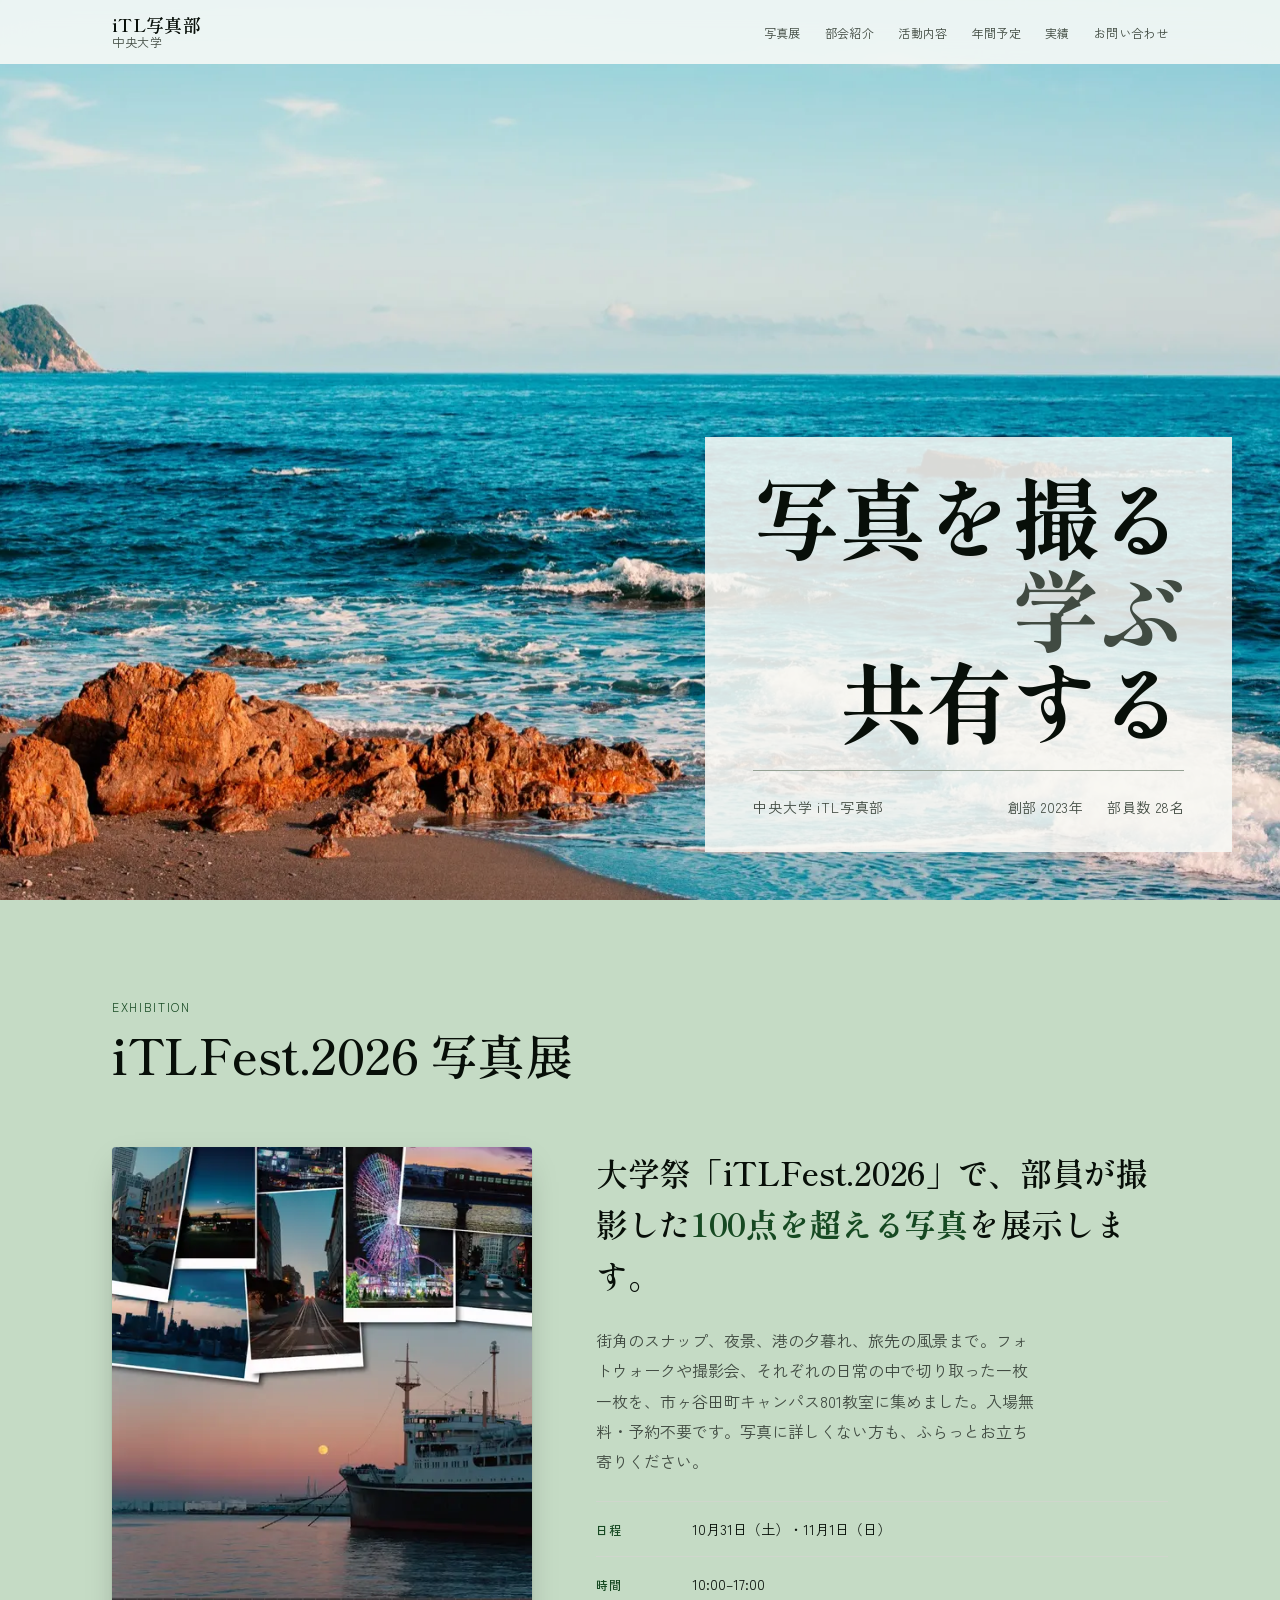
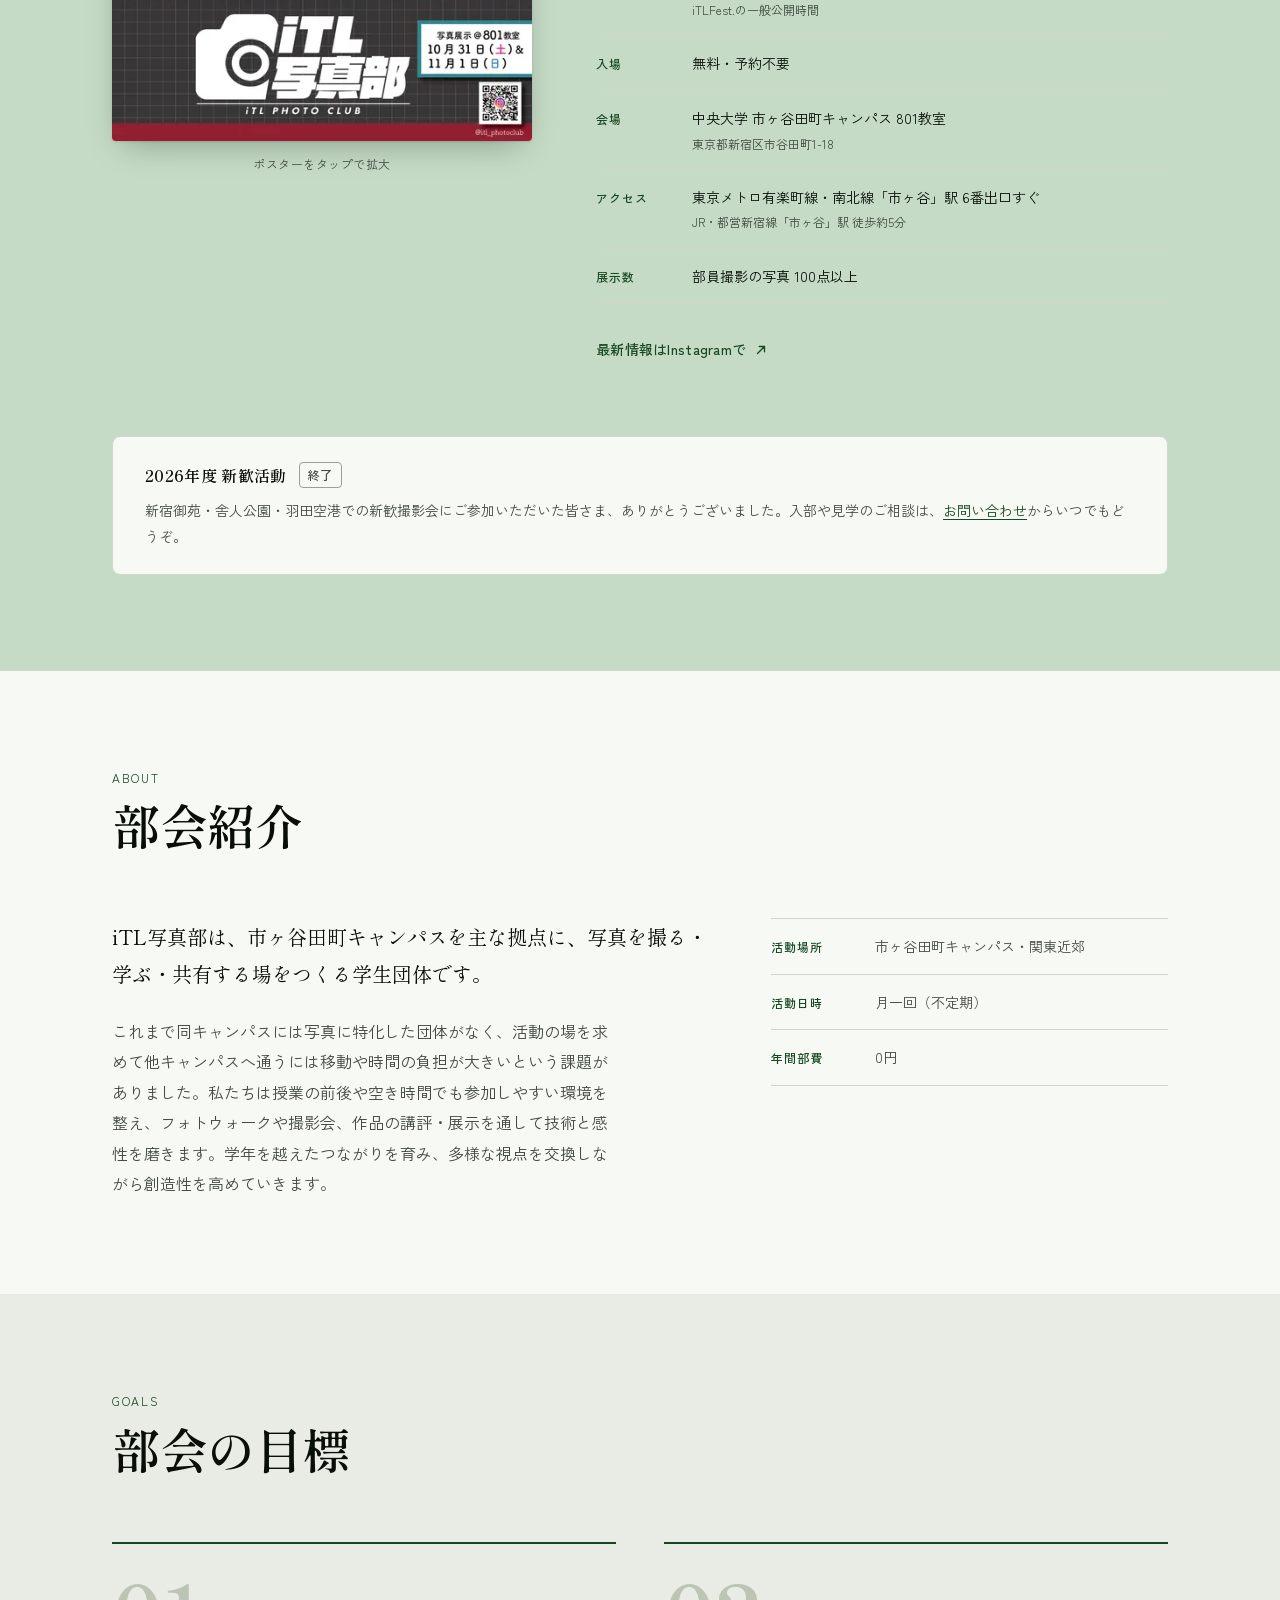
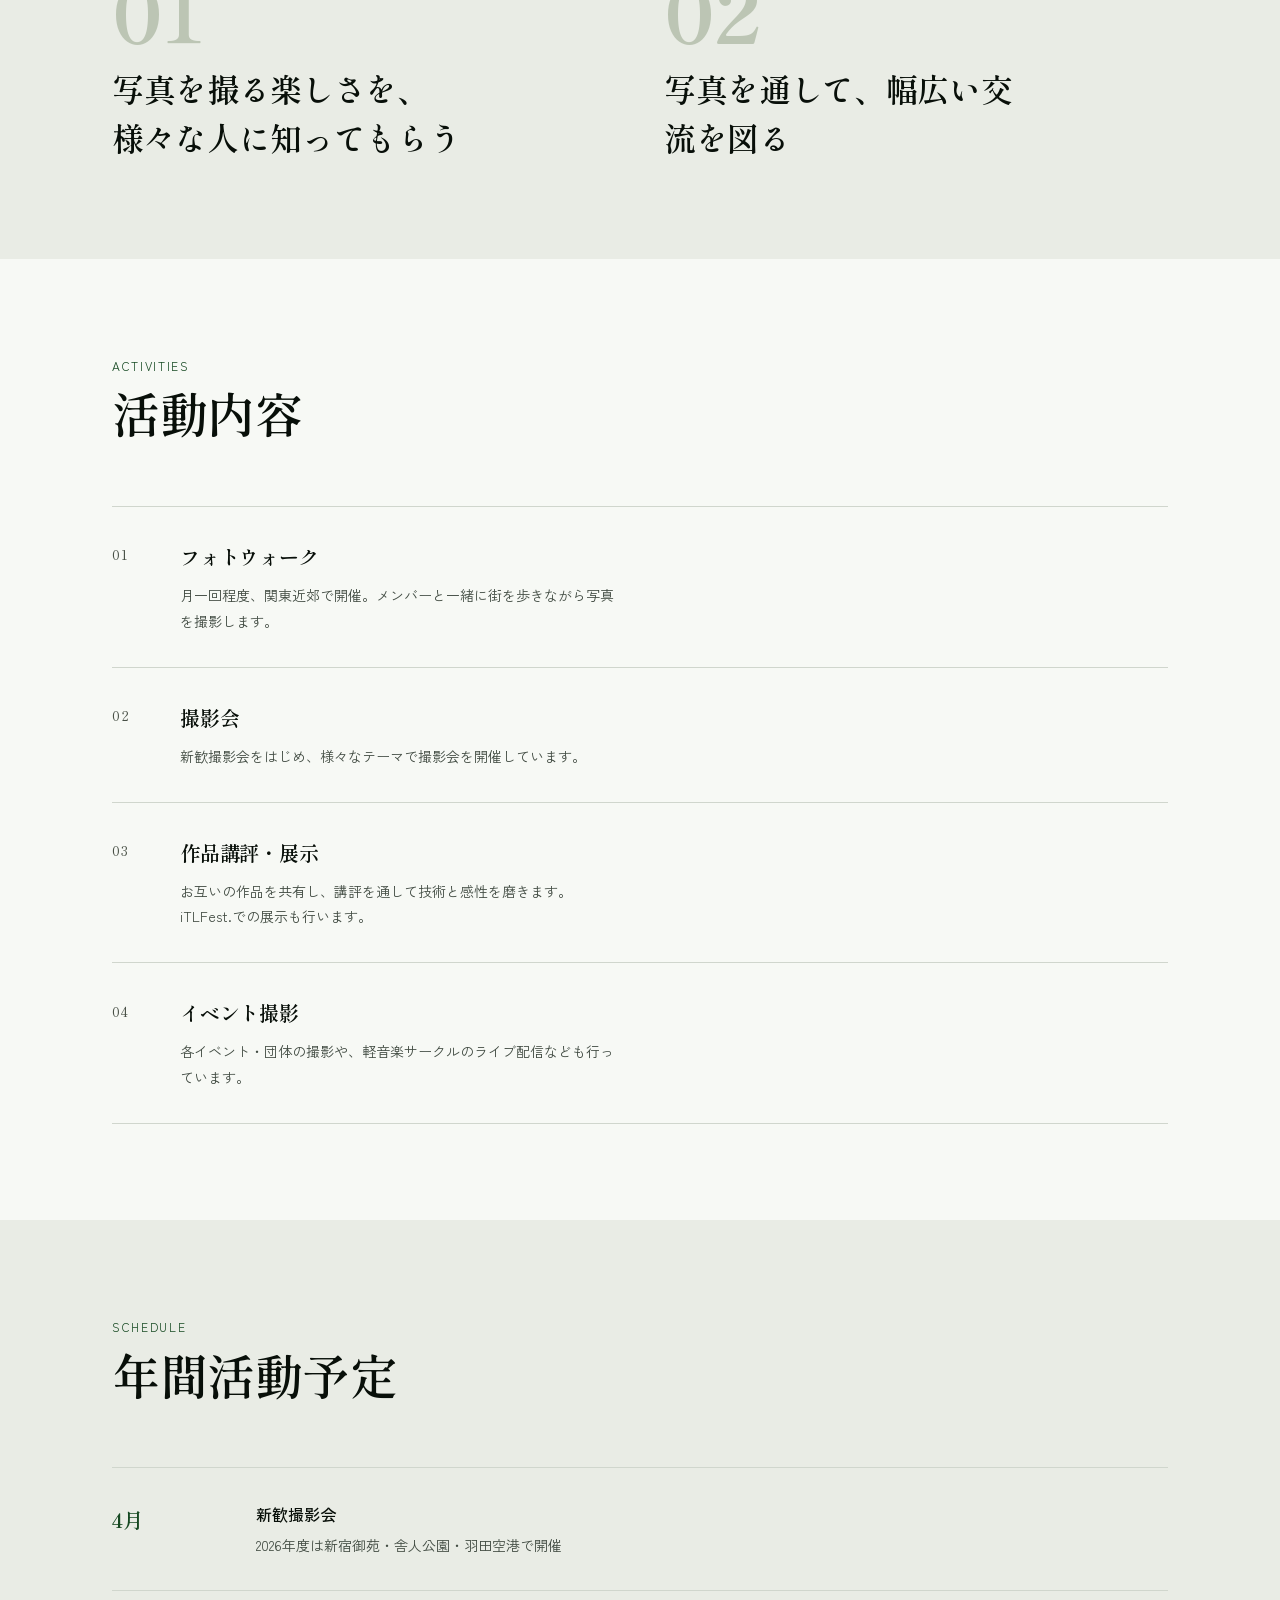
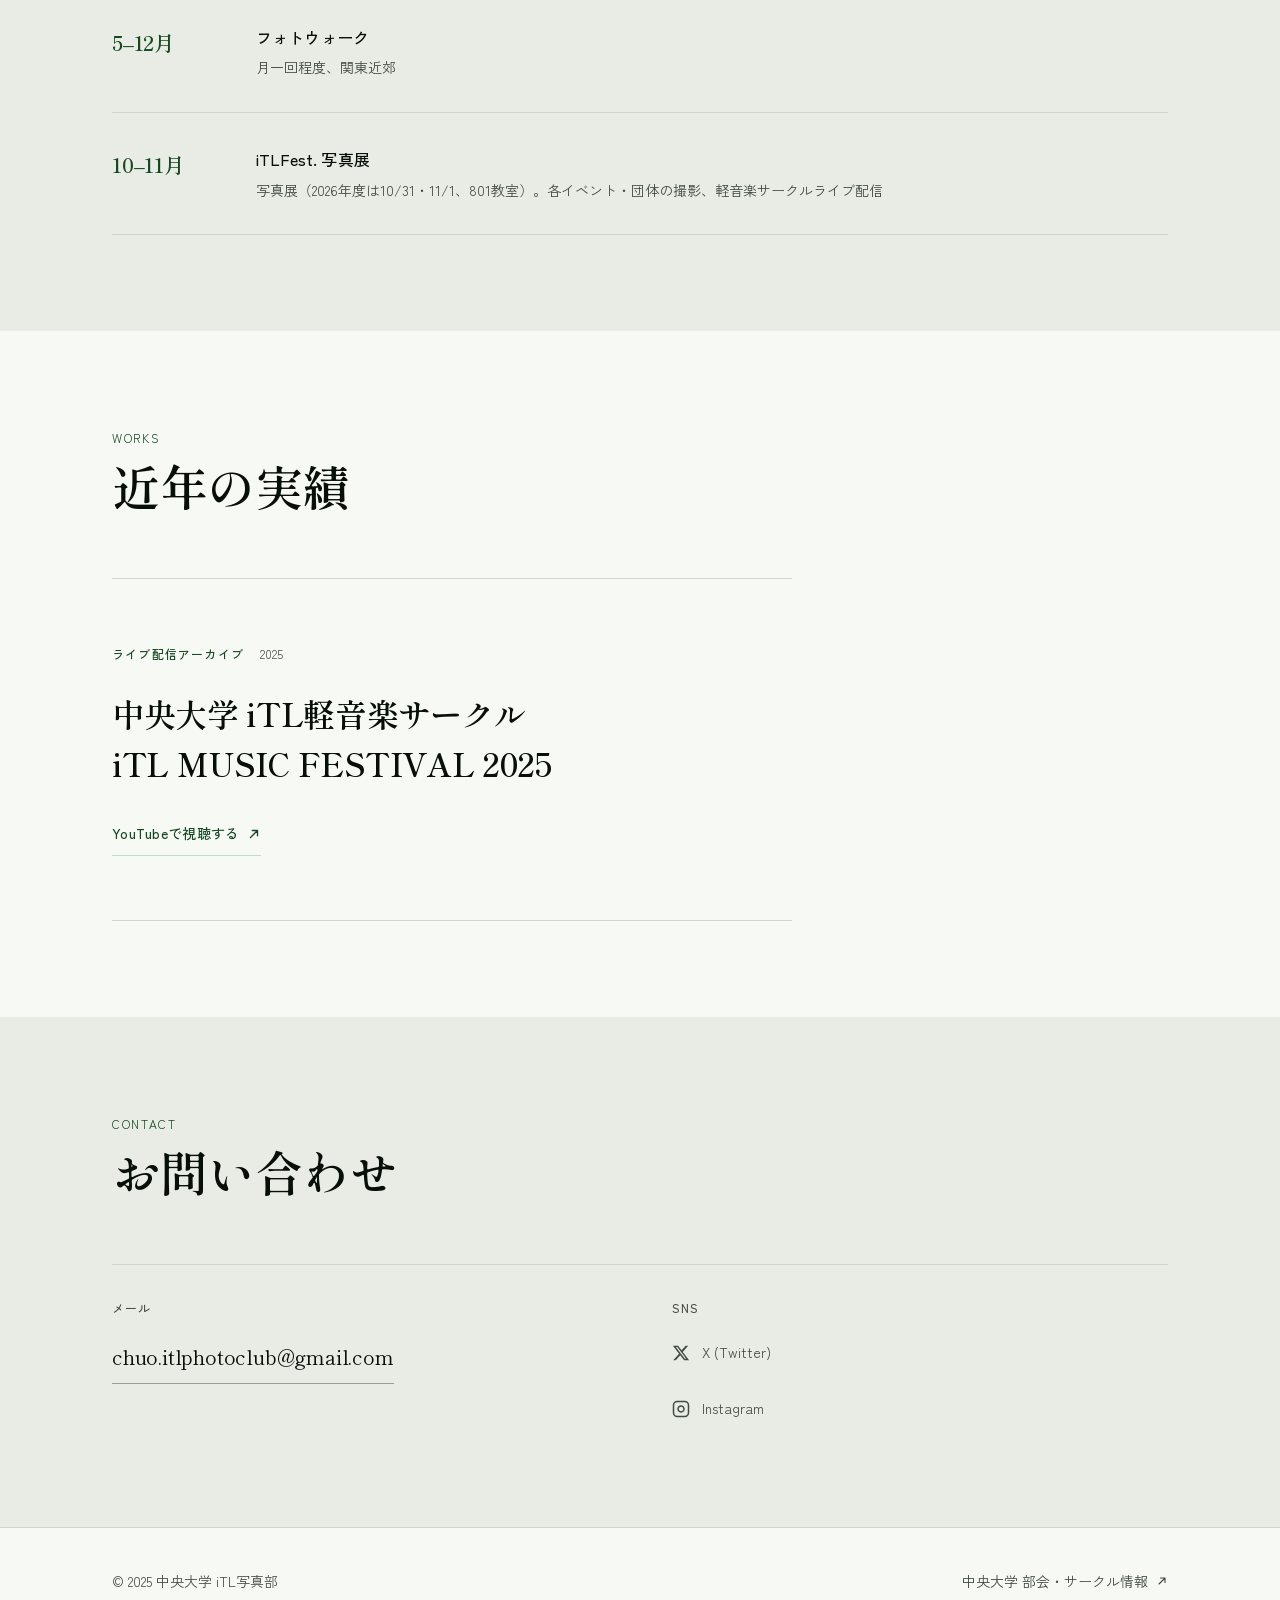
==== commit 05b21f95: "Add 入場無料・予約不要 to exhibition details Co-Authored-By: Claude Opus 5.5 <noreply@anthropic.com> Claude-S" ====
--- a/index.html
+++ b/index.html
@@ -40,6 +40,7 @@
         "endDate": "2026-11-01T17:00+09:00",
         "eventStatus": "https://schema.org/EventScheduled",
         "eventAttendanceMode": "https://schema.org/OfflineEventAttendanceMode",
+        "isAccessibleForFree": true,
         "image": "https://itlphotoclub.com/images/poster-1414.jpg",
         "location": {
             "@type": "Place",
@@ -166,7 +167,7 @@
                             大学祭「iTLFest.2026」で、部員が撮影した<strong>100点を超える写真</strong>を展示します。
                         </p>
                         <p class="exhibition-text">
-                            街角のスナップ、夜景、港の夕暮れ、旅先の風景まで。フォトウォークや撮影会、それぞれの日常の中で切り取った一枚一枚を、市ヶ谷田町キャンパス801教室に集めました。写真に詳しくない方も、ふらっとお立ち寄りください。
+                            街角のスナップ、夜景、港の夕暮れ、旅先の風景まで。フォトウォークや撮影会、それぞれの日常の中で切り取った一枚一枚を、市ヶ谷田町キャンパス801教室に集めました。入場無料・予約不要です。写真に詳しくない方も、ふらっとお立ち寄りください。
                         </p>
                         <dl class="exhibition-facts">
                             <div class="fact-item">
@@ -181,6 +182,10 @@
                                     <time datetime="10:00">10:00</time>–<time datetime="17:00">17:00</time>
                                     <span class="fact-note">iTLFest.の一般公開時間</span>
                                 </dd>
+                            </div>
+                            <div class="fact-item">
+                                <dt>入場</dt>
+                                <dd>無料・予約不要</dd>
                             </div>
                             <div class="fact-item">
                                 <dt>会場</dt>
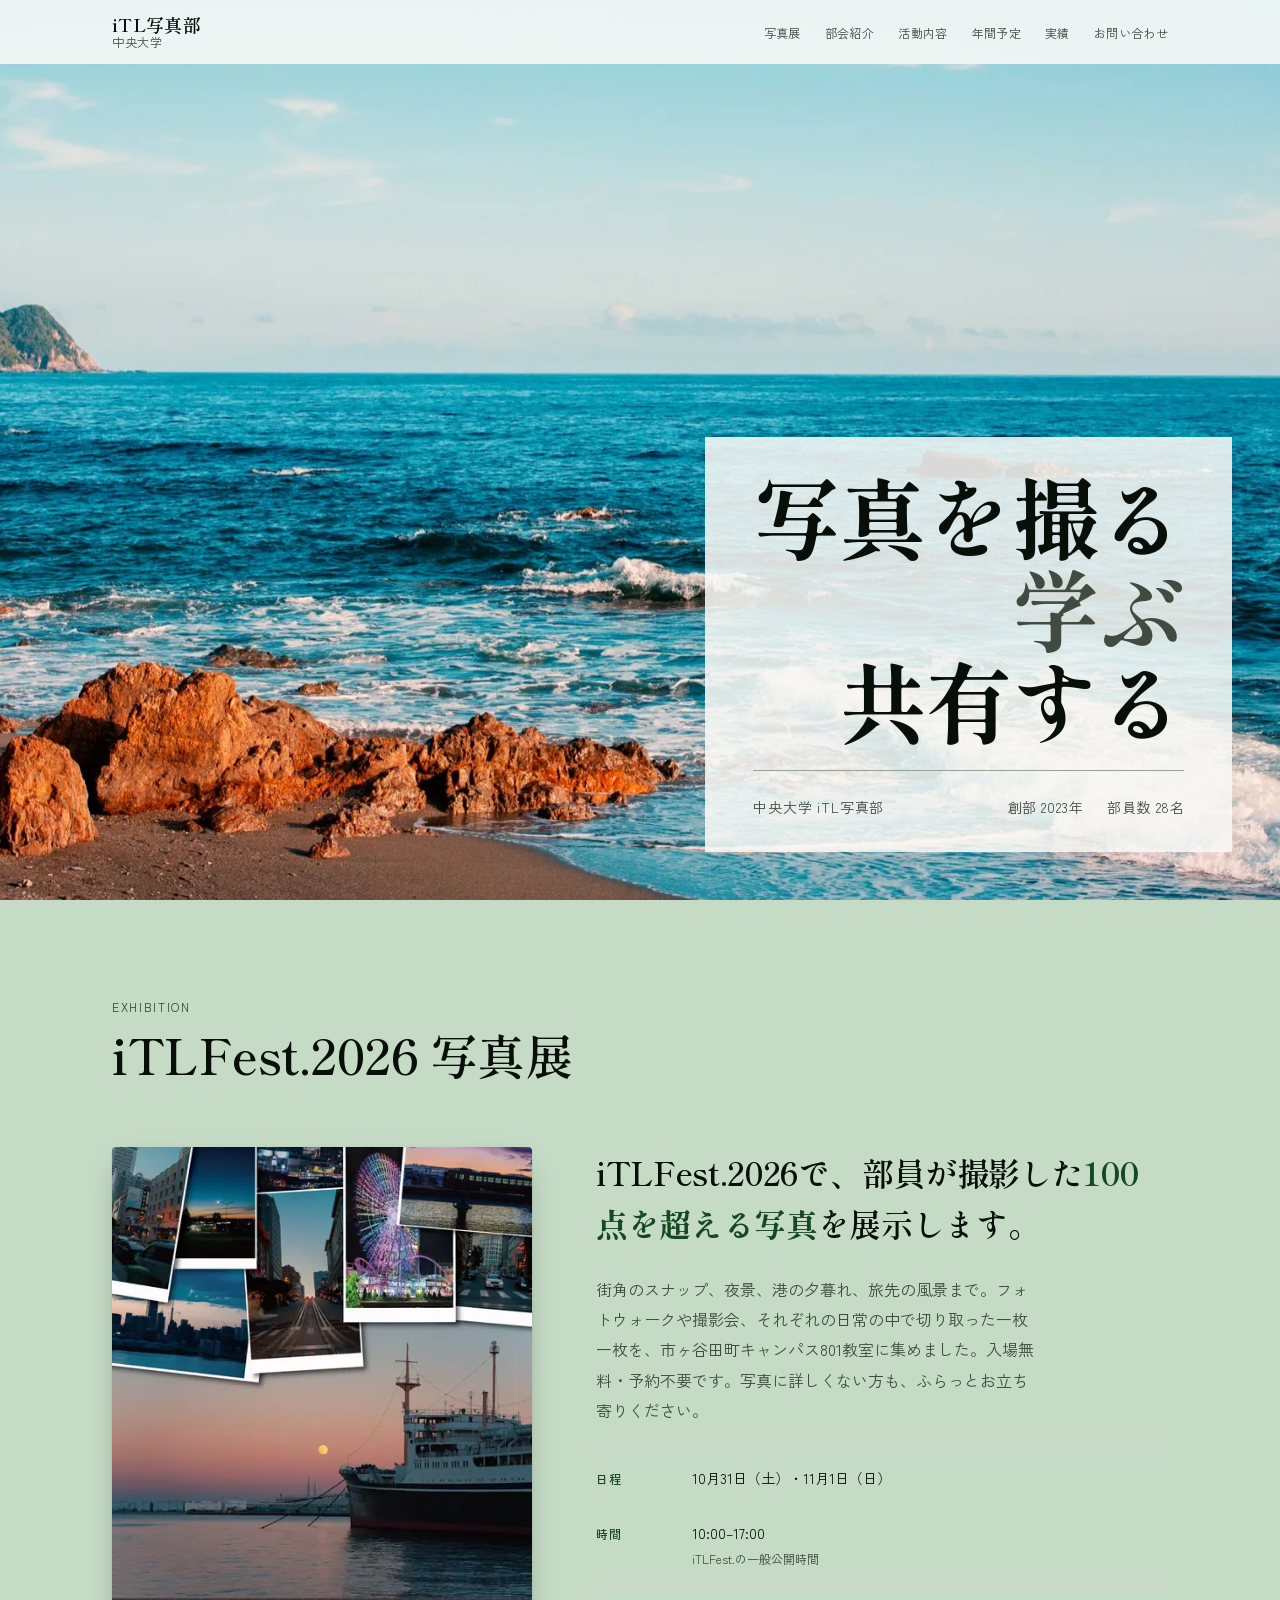
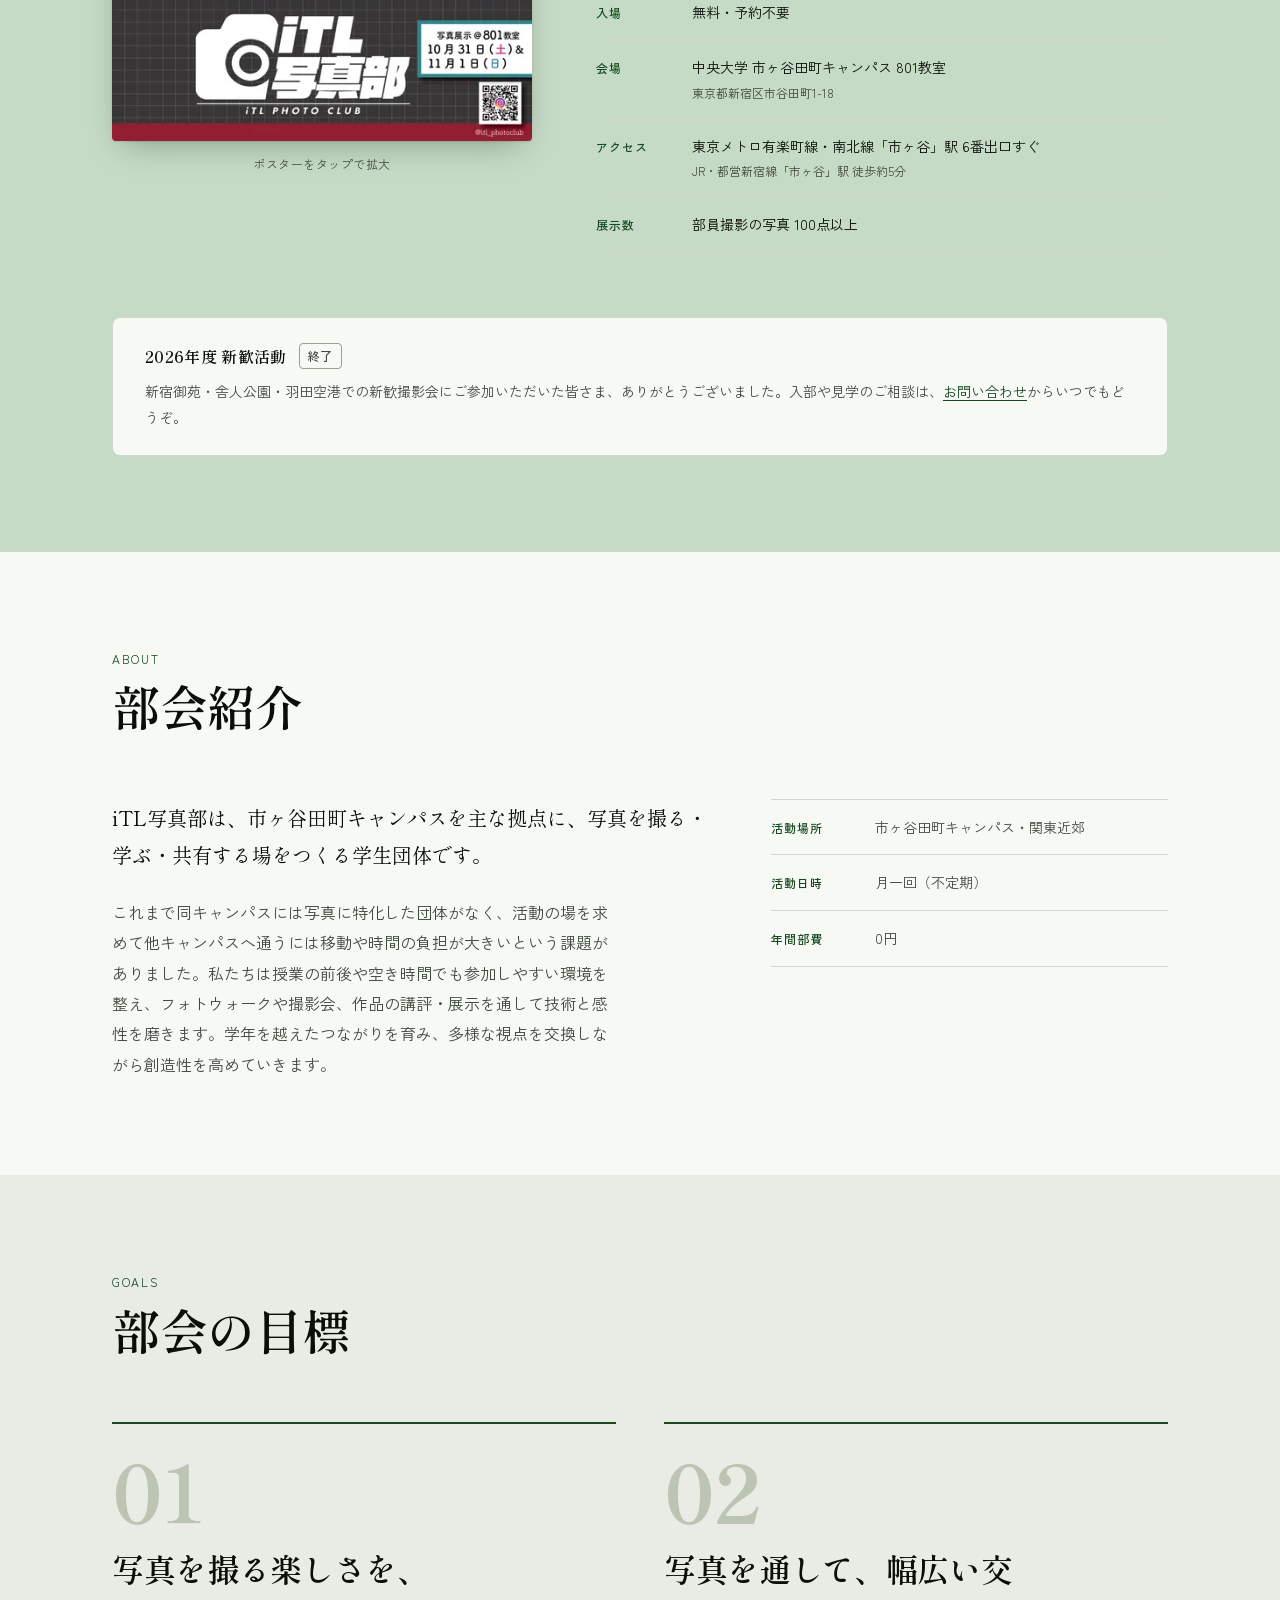
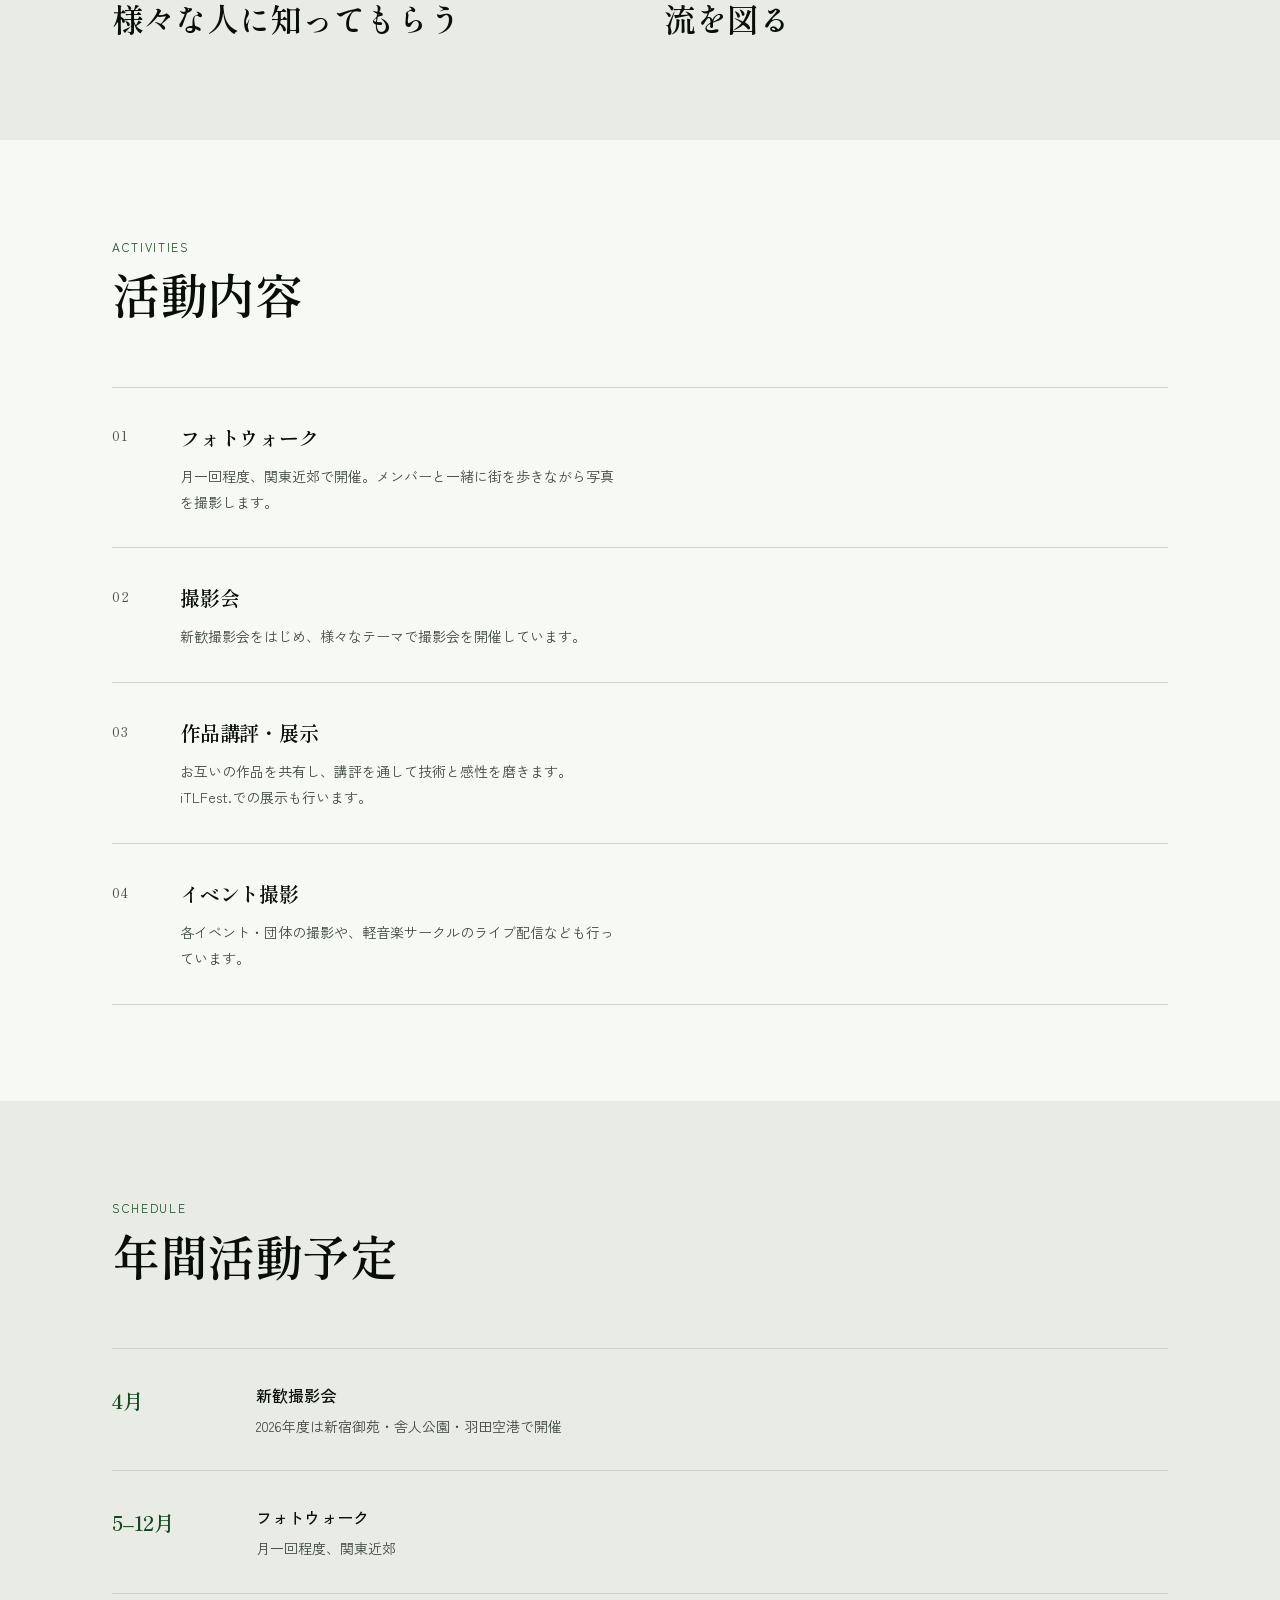
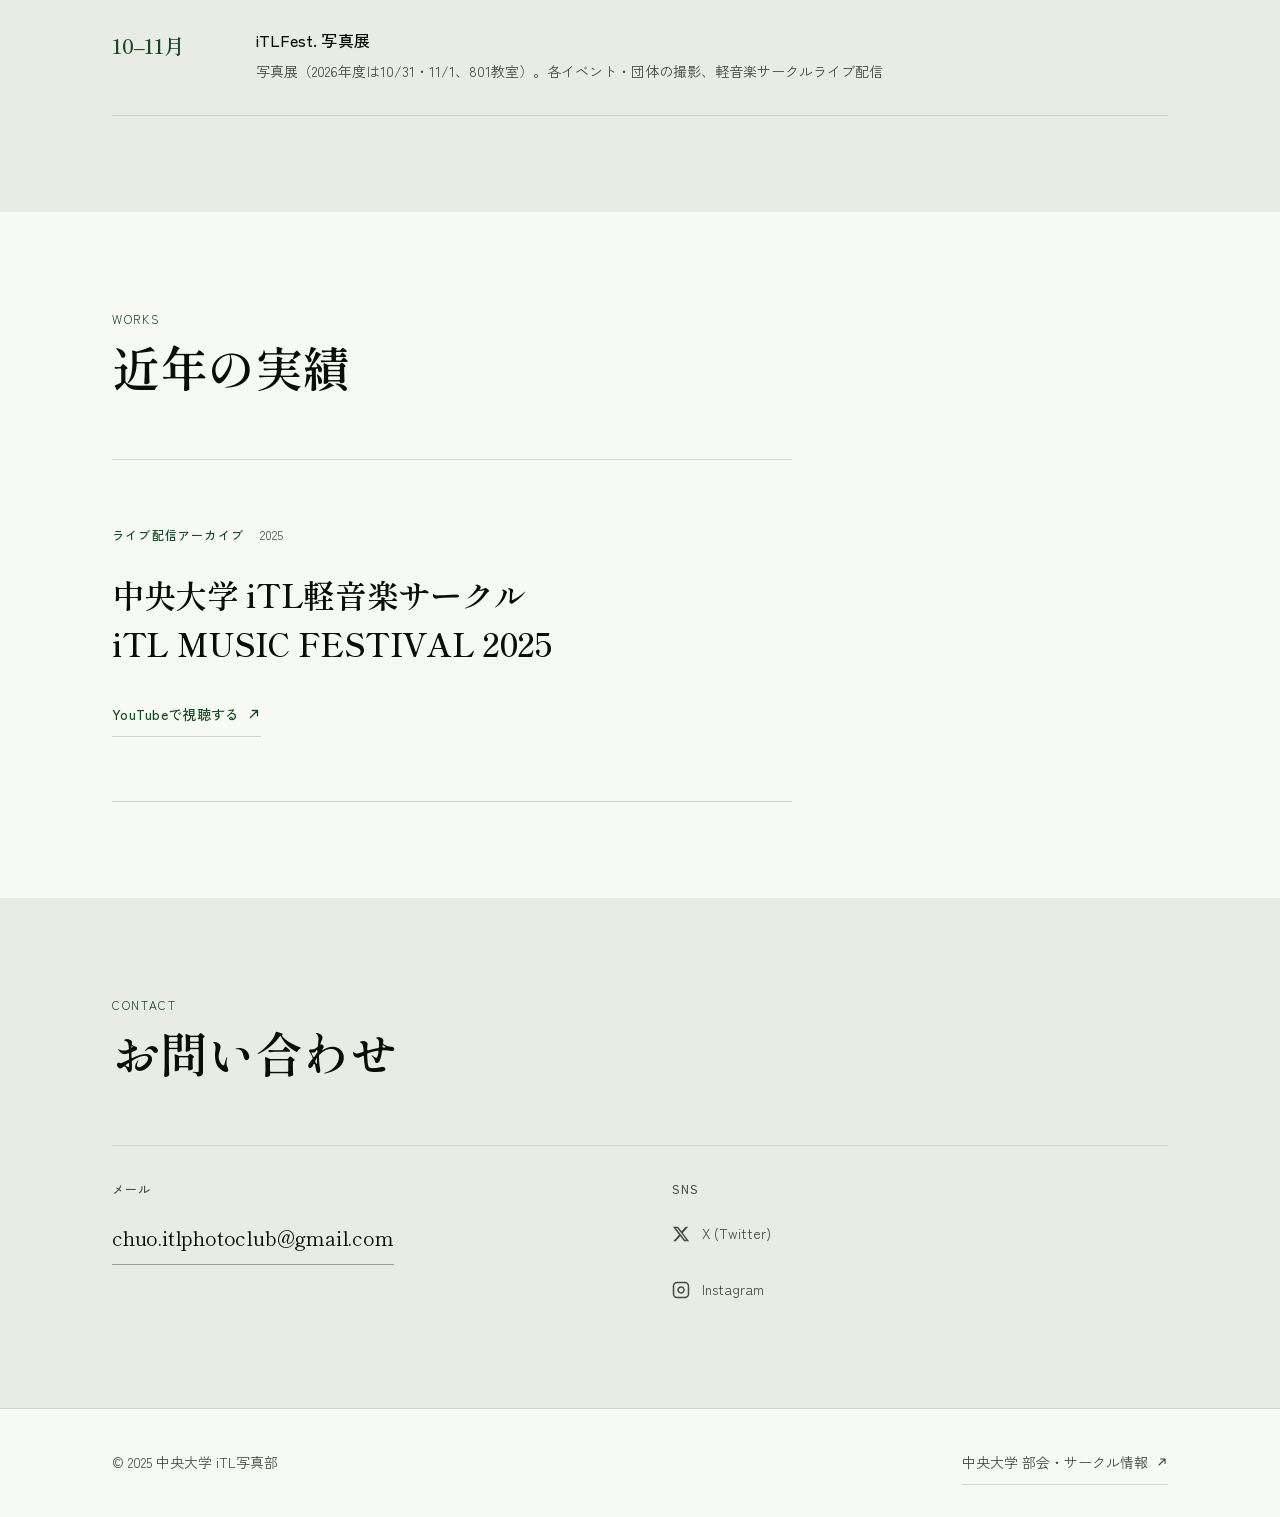
==== commit f7848674: "Open exhibition poster in a modal, drop Instagram link, tighten lead - Poster tap now opens a <dialo" ====
--- a/index.html
+++ b/index.html
@@ -143,9 +143,9 @@
                     <figure class="exhibition-poster reveal-item">
                         <a href="images/poster-1414.jpg"
                            class="exhibition-poster-link"
-                           target="_blank"
-                           rel="noopener"
-                           aria-label="写真展ポスターを拡大表示する（新しいタブで開きます）">
+                           id="poster-open"
+                           aria-haspopup="dialog"
+                           aria-label="写真展ポスターを拡大表示する">
                             <picture>
                                 <source type="image/webp"
                                         srcset="images/poster-480.webp 480w, images/poster-960.webp 960w, images/poster-1414.webp 1414w"
@@ -164,7 +164,7 @@
                     </figure>
                     <div class="exhibition-body reveal-item">
                         <p class="exhibition-lead">
-                            大学祭「iTLFest.2026」で、部員が撮影した<strong>100点を超える写真</strong>を展示します。
+                            iTLFest.2026で、部員が撮影した<strong>100点を超える写真</strong>を展示します。
                         </p>
                         <p class="exhibition-text">
                             街角のスナップ、夜景、港の夕暮れ、旅先の風景まで。フォトウォークや撮影会、それぞれの日常の中で切り取った一枚一枚を、市ヶ谷田町キャンパス801教室に集めました。入場無料・予約不要です。写真に詳しくない方も、ふらっとお立ち寄りください。
@@ -206,18 +206,30 @@
                                 <dd>部員撮影の写真 100点以上</dd>
                             </div>
                         </dl>
-                        <a href="https://www.instagram.com/itl_photoclub"
-                           target="_blank"
-                           rel="noopener noreferrer"
-                           class="achievement-link"
-                           aria-label="最新情報をInstagramで見る（外部リンク）">
-                            最新情報はInstagramで
-                            <svg class="ext-icon" width="14" height="14" viewBox="0 0 16 16" fill="none" aria-hidden="true">
-                                <path d="M4 12L12 4M12 4H6M12 4V10" stroke="currentColor" stroke-width="1.5" stroke-linecap="round" stroke-linejoin="round"/>
-                            </svg>
-                        </a>
-                    </div>
-                </div>
+                    </div>
+                </div>
+
+                <dialog class="poster-dialog" id="poster-dialog" aria-label="写真展ポスター（拡大表示）">
+                    <button type="button" class="poster-dialog-close" id="poster-close" aria-label="閉じる">
+                        <svg width="20" height="20" viewBox="0 0 24 24" fill="none" aria-hidden="true">
+                            <path d="M6 6l12 12M18 6L6 18" stroke="currentColor" stroke-width="1.75" stroke-linecap="round"/>
+                        </svg>
+                    </button>
+                    <picture>
+                        <source type="image/webp"
+                                srcset="images/poster-960.webp 960w, images/poster-1414.webp 1414w"
+                                sizes="(min-aspect-ratio: 1414/2000) calc(92vh * 0.707), 92vw">
+                        <img class="poster-dialog-img"
+                             src="images/poster-1414.jpg"
+                             srcset="images/poster-960.jpg 960w, images/poster-1414.jpg 1414w"
+                             sizes="(min-aspect-ratio: 1414/2000) calc(92vh * 0.707), 92vw"
+                             alt="iTL写真部 写真展ポスター。写真展 @801教室、10月31日（土）・11月1日（日）。"
+                             width="1414"
+                             height="2000"
+                             loading="lazy"
+                             decoding="async">
+                    </picture>
+                </dialog>
 
                 <aside class="welcome-ended reveal-item" aria-labelledby="welcome-ended-heading">
                     <h3 class="welcome-ended-title" id="welcome-ended-heading">
--- a/styles.css
+++ b/styles.css
@@ -577,6 +577,69 @@
     letter-spacing: 0.04em;
 }
 
+/* Poster dialog (modal) */
+.poster-dialog {
+    margin: auto;
+    padding: 0;
+    border: none;
+    background: transparent;
+    max-width: 92vw;
+    max-height: 92vh;
+    max-height: 92dvh;
+    overflow: visible;
+}
+
+.poster-dialog::backdrop {
+    background-color: oklch(0.16 0.018 145 / 0.82);
+}
+
+.poster-dialog[open] {
+    animation: poster-in var(--dur-base) var(--ease-out-quart);
+}
+
+@keyframes poster-in {
+    from { opacity: 0; transform: scale(0.97); }
+    to   { opacity: 1; transform: scale(1); }
+}
+
+.poster-dialog-img {
+    width: auto;
+    height: auto;
+    max-width: 92vw;
+    max-height: 92vh;
+    max-height: 92dvh;
+    border-radius: var(--radius-sm);
+    box-shadow: 0 24px 64px -16px oklch(0 0 0 / 0.6);
+}
+
+.poster-dialog-close {
+    position: absolute;
+    inset-block-start: var(--sp-2);
+    inset-inline-end: var(--sp-2);
+    display: grid;
+    place-items: center;
+    width: var(--touch-min);
+    height: var(--touch-min);
+    color: var(--color-surface);
+    background-color: oklch(0.16 0.018 145 / 0.7);
+    border: 1px solid oklch(0.98 0.006 130 / 0.4);
+    border-radius: 50%;
+    cursor: pointer;
+    transition: background-color var(--dur-fast) ease;
+}
+
+.poster-dialog-close:hover {
+    background-color: oklch(0.16 0.018 145 / 0.9);
+}
+
+.poster-dialog-close:focus-visible {
+    outline-color: var(--color-surface);
+}
+
+html:has(.poster-dialog[open]) {
+    overflow: hidden;
+}
+
 /* Text side */
 .exhibition-body {
     display: flex;
@@ -1104,4 +1167,8 @@
     .exhibition-poster-link {
         transition: none;
     }
-}
+
+    .poster-dialog[open] {
+        animation: none;
+    }
+}
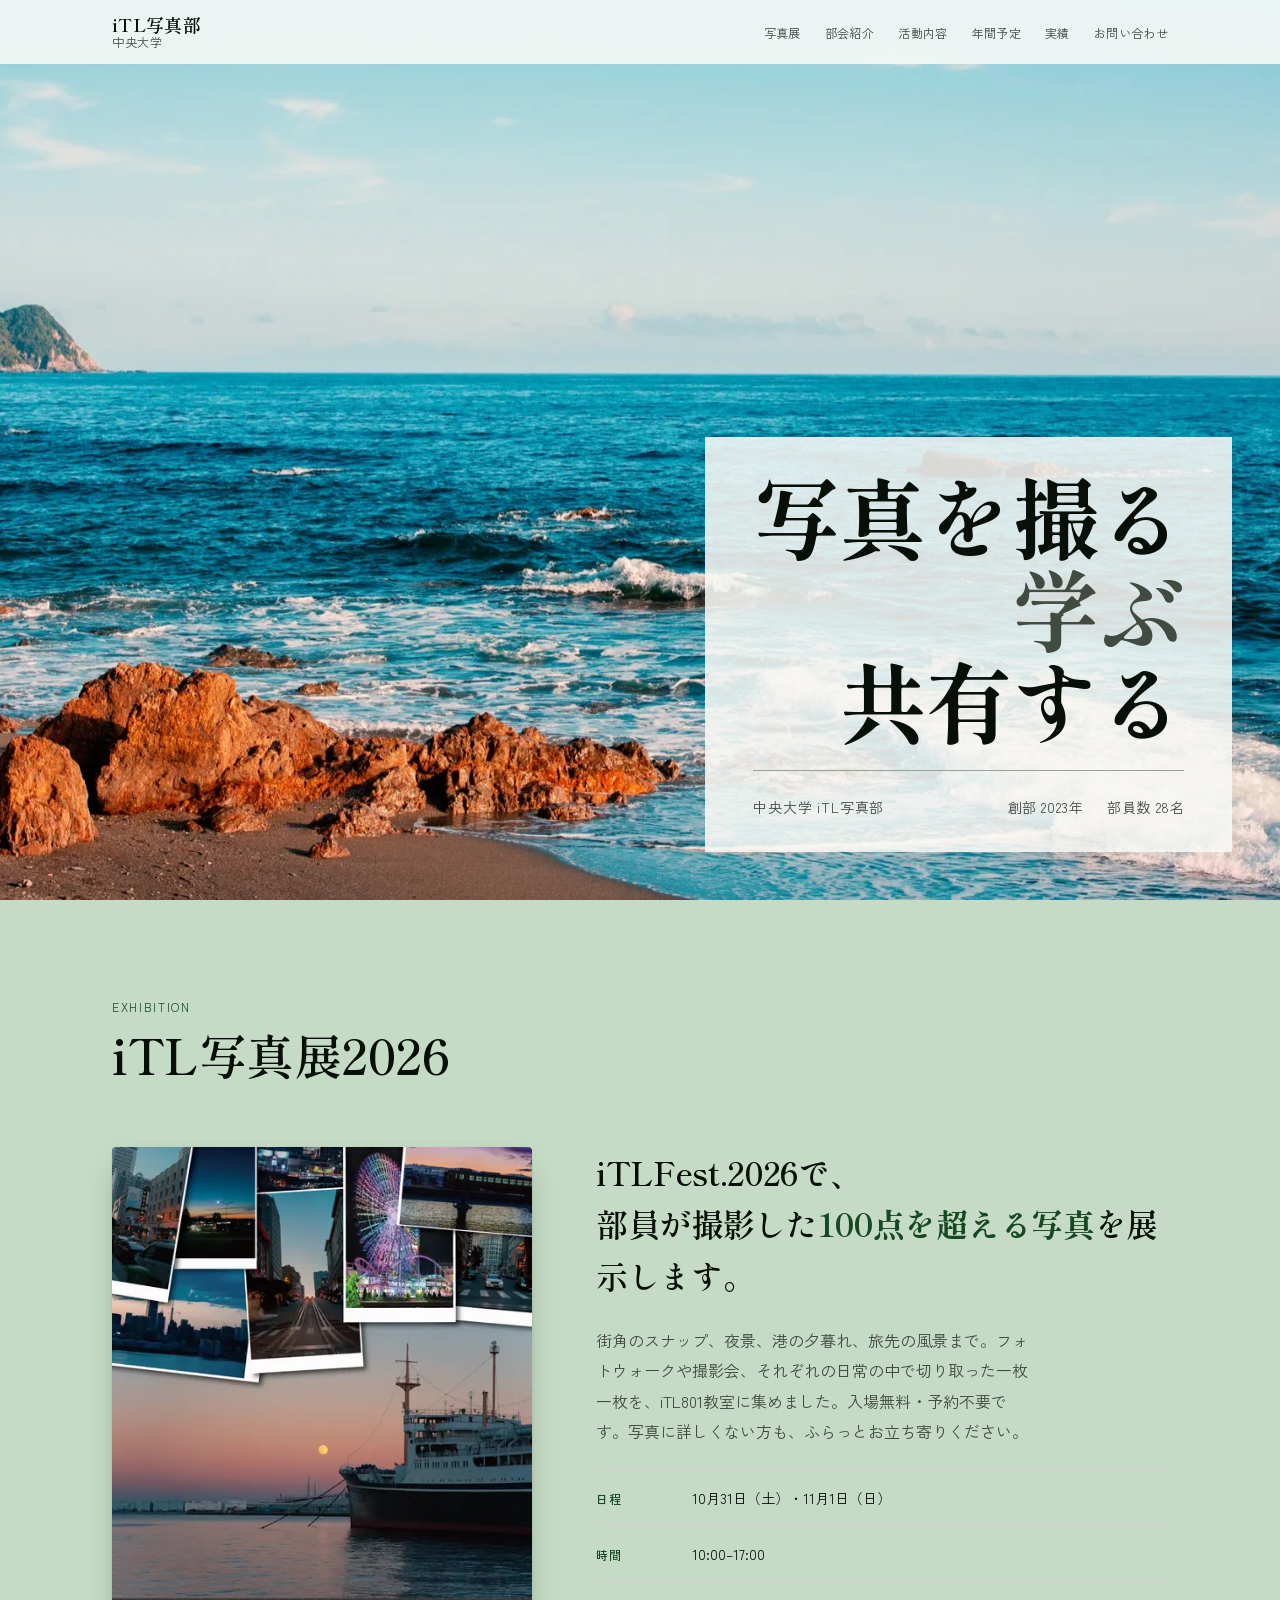
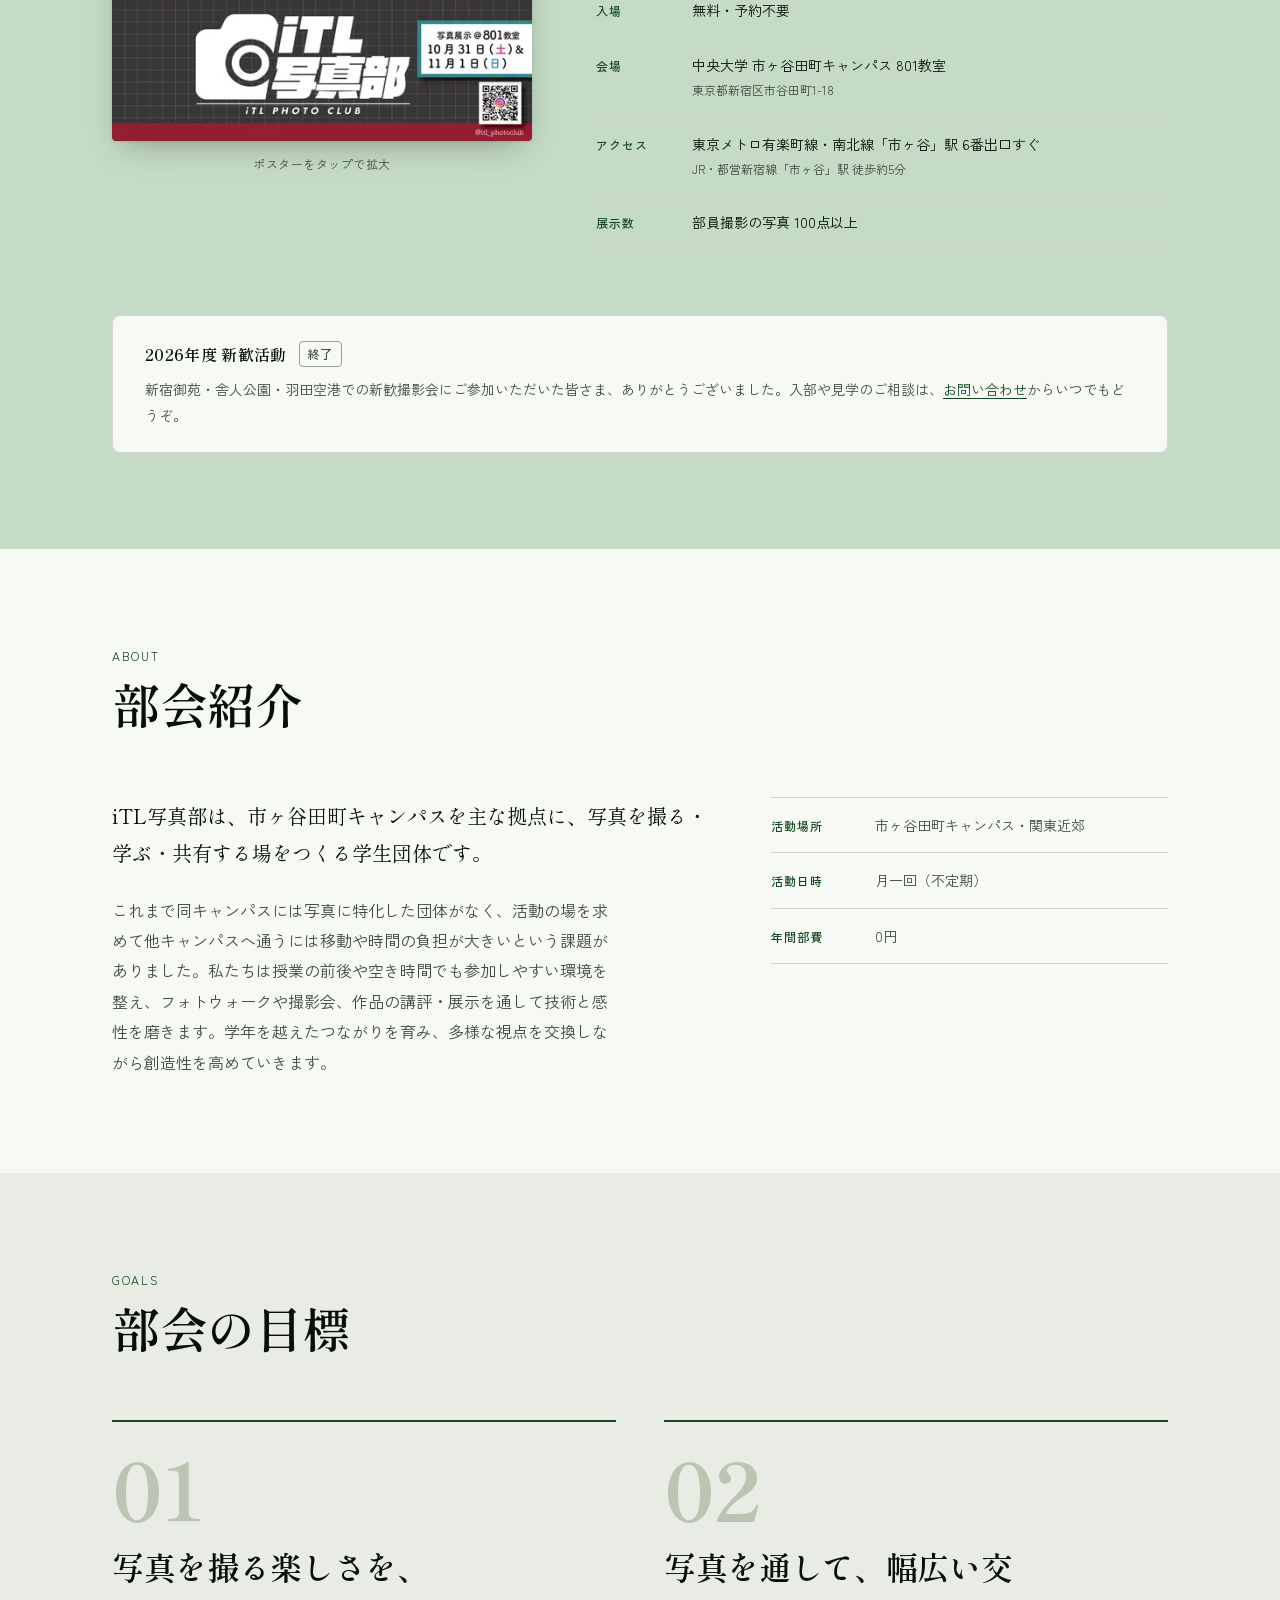
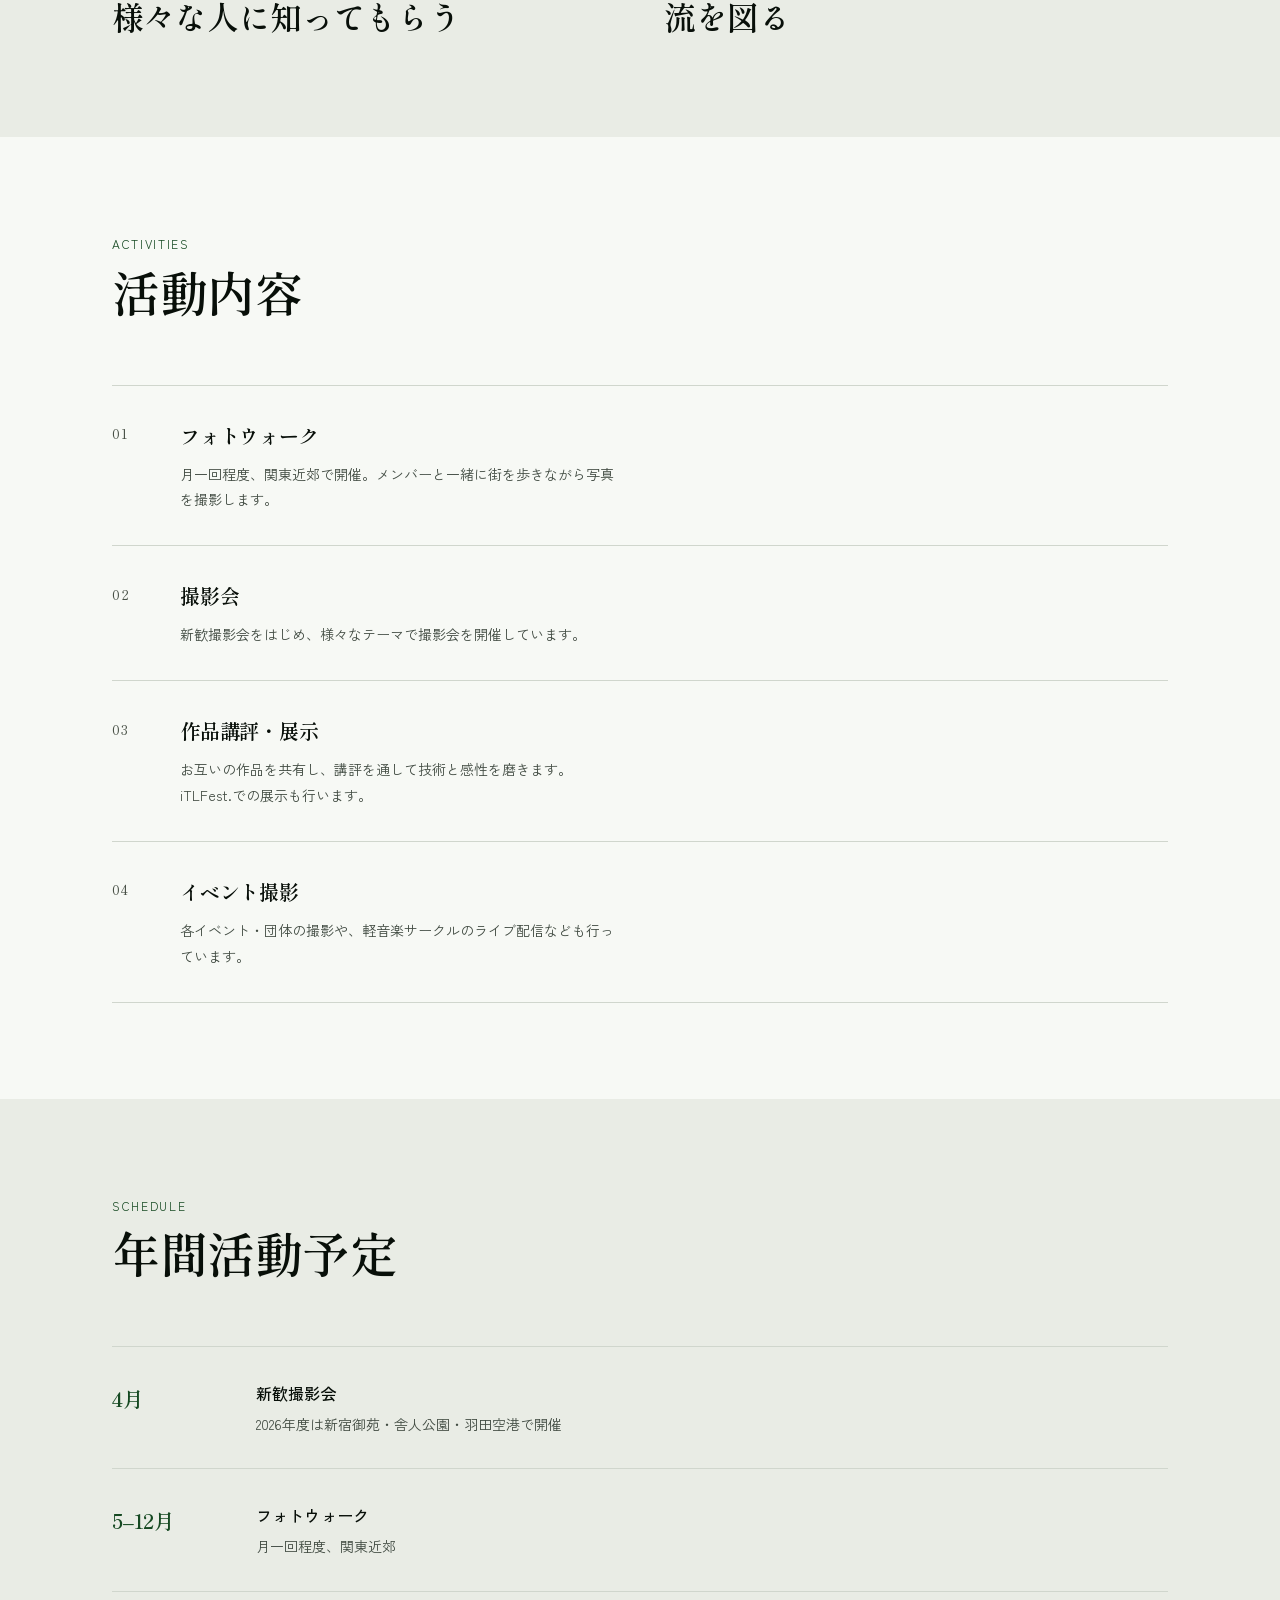
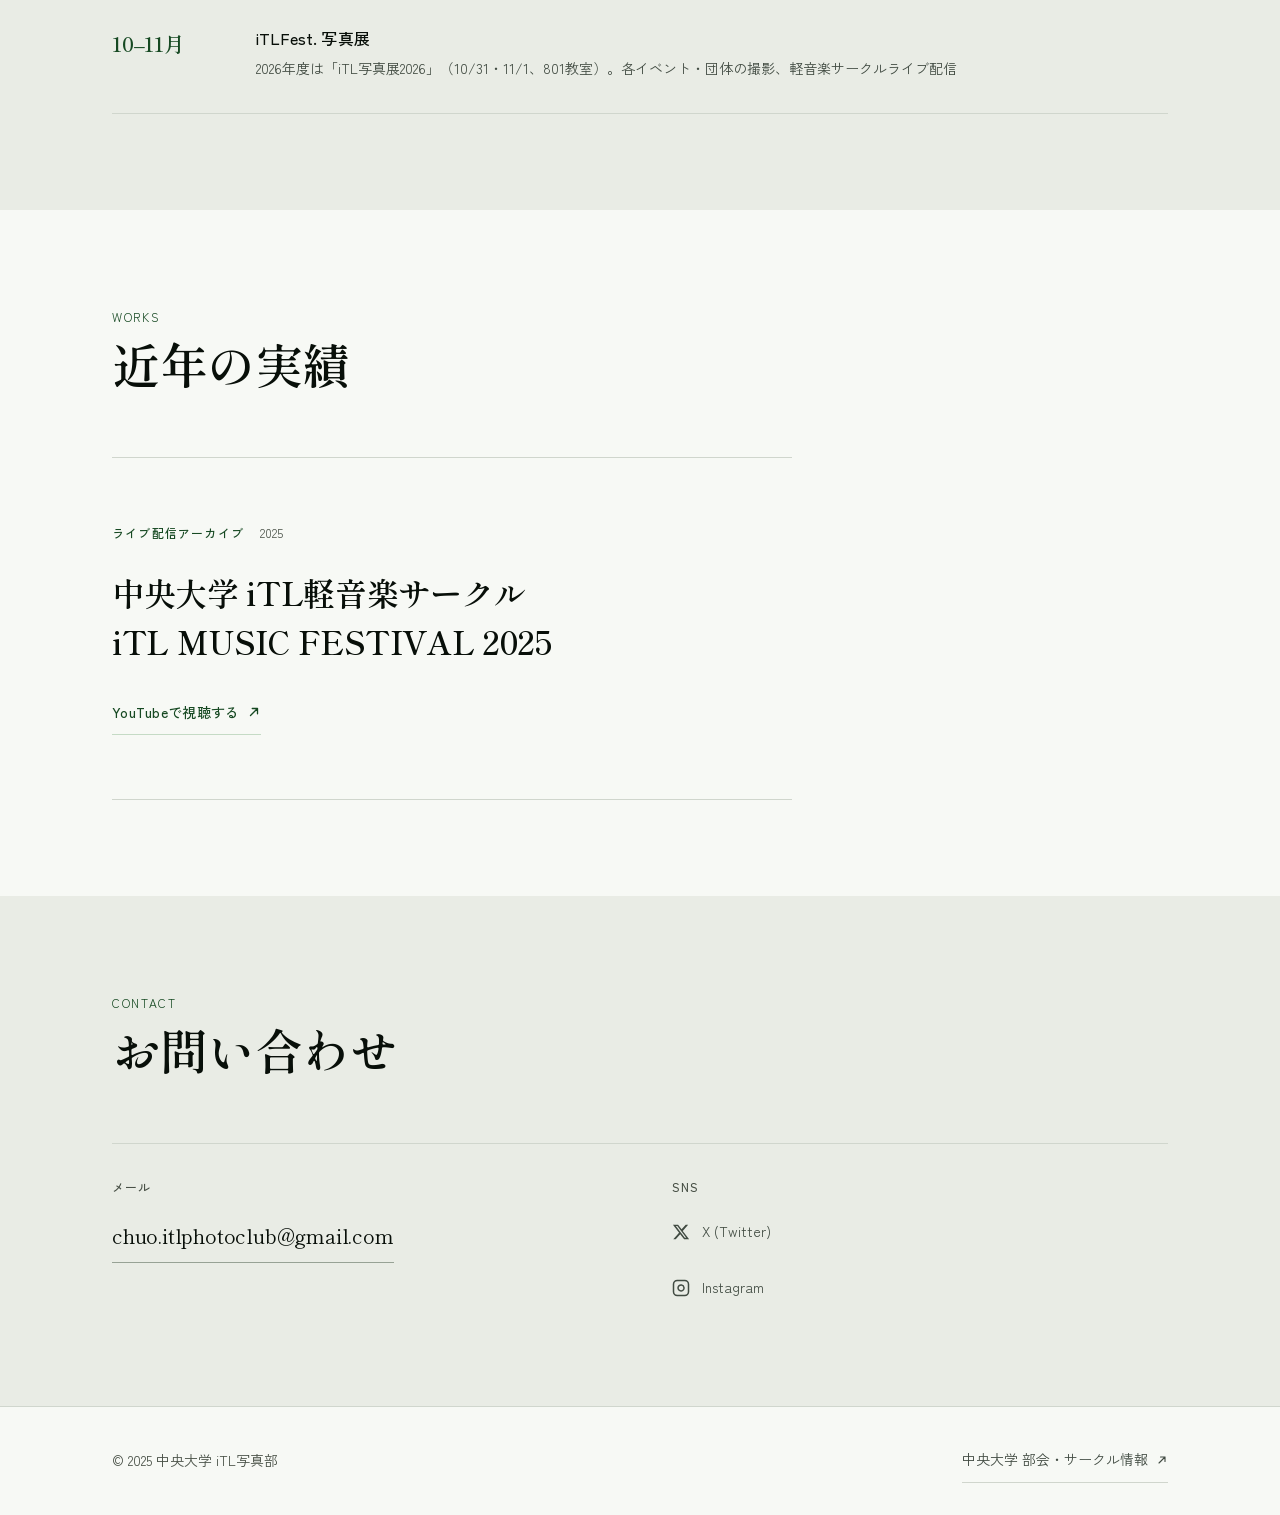
==== commit b1ec9f55: "Use official title iTL写真展2026 and refine exhibition copy - Section heading / JSON-LD / meta: iTL写真展2" ====
--- a/index.html
+++ b/index.html
@@ -4,7 +4,7 @@
     <meta charset="UTF-8">
     <meta name="viewport" content="width=device-width, initial-scale=1.0">
     <title>iTL写真部 | 中央大学</title>
-    <meta name="description" content="中央大学 iTL写真部 — 市ヶ谷田町キャンパスを拠点に、写真を撮る・学ぶ・共有する学生団体です。iTLFest.2026（10/31・11/1）では801教室で部員が撮影した写真100点超を展示します。">
+    <meta name="description" content="中央大学 iTL写真部 — 市ヶ谷田町キャンパスを拠点に、写真を撮る・学ぶ・共有する学生団体です。iTLFest.2026（10/31・11/1）では「iTL写真展2026」を開催し、801教室で部員が撮影した写真100点超を展示します。">
     <link rel="stylesheet" href="styles.css">
     <link rel="preload"
           as="image"
@@ -19,22 +19,22 @@
     <!-- Open Graph / SNS -->
     <meta property="og:type" content="website">
     <meta property="og:title" content="iTL写真部 | 中央大学">
-    <meta property="og:description" content="中央大学 iTL写真部 — iTLFest.2026（10/31・11/1）で写真展を開催。市ヶ谷田町キャンパス801教室に部員の写真100点超を展示します。">
+    <meta property="og:description" content="中央大学 iTL写真部 — iTLFest.2026（10/31・11/1）で「iTL写真展2026」を開催。市ヶ谷田町キャンパス801教室に部員の写真100点超を展示します。">
     <meta property="og:image" content="images/hero-1600.jpg">
     <meta property="og:locale" content="ja_JP">
     <meta name="twitter:card" content="summary_large_image">
     <meta name="twitter:title" content="iTL写真部 | 中央大学">
-    <meta name="twitter:description" content="中央大学 iTL写真部 — iTLFest.2026（10/31・11/1）で写真展を開催。801教室に部員の写真100点超を展示します。">
+    <meta name="twitter:description" content="中央大学 iTL写真部 — iTLFest.2026（10/31・11/1）で「iTL写真展2026」を開催。801教室に部員の写真100点超を展示します。">
     <meta name="twitter:image" content="images/hero-1600.jpg">
 
     <meta name="color-scheme" content="light">
 
-    <!-- Structured data: iTLFest.2026 写真展 -->
+    <!-- Structured data: iTL写真展2026 -->
     <script type="application/ld+json">
     {
         "@context": "https://schema.org",
         "@type": "ExhibitionEvent",
-        "name": "iTL写真部 写真展（iTLFest.2026）",
+        "name": "iTL写真展2026",
         "description": "中央大学の大学祭 iTLFest.2026 にて、iTL写真部の部員が撮影した写真100点以上を展示します。",
         "startDate": "2026-10-31T10:00+09:00",
         "endDate": "2026-11-01T17:00+09:00",
@@ -132,12 +132,12 @@
             </div>
         </section>
 
-        <!-- 写真展（iTLFest.2026） -->
+        <!-- iTL写真展2026（iTLFest.2026） -->
         <section id="exhibition" class="section section--exhibition" aria-labelledby="exhibition-heading">
             <div class="container">
                 <div class="section-header">
                     <span class="section-label" lang="en">Exhibition</span>
-                    <h2 class="section-title" id="exhibition-heading">iTLFest.2026 写真展</h2>
+                    <h2 class="section-title" id="exhibition-heading">iTL写真展2026</h2>
                 </div>
                 <div class="exhibition-grid">
                     <figure class="exhibition-poster reveal-item">
@@ -145,7 +145,7 @@
                            class="exhibition-poster-link"
                            id="poster-open"
                            aria-haspopup="dialog"
-                           aria-label="写真展ポスターを拡大表示する">
+                           aria-label="iTL写真展2026のポスターを拡大表示する">
                             <picture>
                                 <source type="image/webp"
                                         srcset="images/poster-480.webp 480w, images/poster-960.webp 960w, images/poster-1414.webp 1414w"
@@ -153,7 +153,7 @@
                                 <img src="images/poster-960.jpg"
                                      srcset="images/poster-480.jpg 480w, images/poster-960.jpg 960w, images/poster-1414.jpg 1414w"
                                      sizes="(min-width: 768px) 420px, calc(100vw - 3rem)"
-                                     alt="iTL写真部 写真展ポスター。夕暮れの港に停泊する客船と満月の写真を背景に、部員が撮影した街並みや観覧車の写真が並ぶ。写真展 @801教室、10月31日（土）・11月1日（日）。"
+                                     alt="iTL写真展2026 ポスター。夕暮れの港に停泊する客船と満月の写真を背景に、部員が撮影した街並みや観覧車の写真が並ぶ。写真展 @801教室、10月31日（土）・11月1日（日）。"
                                      width="1414"
                                      height="2000"
                                      loading="lazy"
@@ -164,10 +164,10 @@
                     </figure>
                     <div class="exhibition-body reveal-item">
                         <p class="exhibition-lead">
-                            iTLFest.2026で、部員が撮影した<strong>100点を超える写真</strong>を展示します。
+                            iTLFest.2026で、<br>部員が撮影した<strong>100点を超える写真</strong>を展示します。
                         </p>
                         <p class="exhibition-text">
-                            街角のスナップ、夜景、港の夕暮れ、旅先の風景まで。フォトウォークや撮影会、それぞれの日常の中で切り取った一枚一枚を、市ヶ谷田町キャンパス801教室に集めました。入場無料・予約不要です。写真に詳しくない方も、ふらっとお立ち寄りください。
+                            街角のスナップ、夜景、港の夕暮れ、旅先の風景まで。フォトウォークや撮影会、それぞれの日常の中で切り取った一枚一枚を、iTL801教室に集めました。入場無料・予約不要です。写真に詳しくない方も、ふらっとお立ち寄りください。
                         </p>
                         <dl class="exhibition-facts">
                             <div class="fact-item">
@@ -180,7 +180,6 @@
                                 <dt>時間</dt>
                                 <dd>
                                     <time datetime="10:00">10:00</time>–<time datetime="17:00">17:00</time>
-                                    <span class="fact-note">iTLFest.の一般公開時間</span>
                                 </dd>
                             </div>
                             <div class="fact-item">
@@ -209,7 +208,7 @@
                     </div>
                 </div>
 
-                <dialog class="poster-dialog" id="poster-dialog" aria-label="写真展ポスター（拡大表示）">
+                <dialog class="poster-dialog" id="poster-dialog" aria-label="iTL写真展2026 ポスター（拡大表示）">
                     <button type="button" class="poster-dialog-close" id="poster-close" aria-label="閉じる">
                         <svg width="20" height="20" viewBox="0 0 24 24" fill="none" aria-hidden="true">
                             <path d="M6 6l12 12M18 6L6 18" stroke="currentColor" stroke-width="1.75" stroke-linecap="round"/>
@@ -223,7 +222,7 @@
                              src="images/poster-1414.jpg"
                              srcset="images/poster-960.jpg 960w, images/poster-1414.jpg 1414w"
                              sizes="(min-aspect-ratio: 1414/2000) calc(92vh * 0.707), 92vw"
-                             alt="iTL写真部 写真展ポスター。写真展 @801教室、10月31日（土）・11月1日（日）。"
+                             alt="iTL写真展2026 ポスター。写真展 @801教室、10月31日（土）・11月1日（日）。"
                              width="1414"
                              height="2000"
                              loading="lazy"
@@ -364,7 +363,7 @@
                         <div class="schedule-month">10–11月</div>
                         <div class="schedule-body">
                             <h3 class="schedule-title">iTLFest. 写真展</h3>
-                            <p class="schedule-desc">写真展（2026年度は10/31・11/1、801教室）。各イベント・団体の撮影、軽音楽サークルライブ配信</p>
+                            <p class="schedule-desc">2026年度は「iTL写真展2026」（10/31・11/1、801教室）。各イベント・団体の撮影、軽音楽サークルライブ配信</p>
                         </div>
                     </li>
                 </ol>
